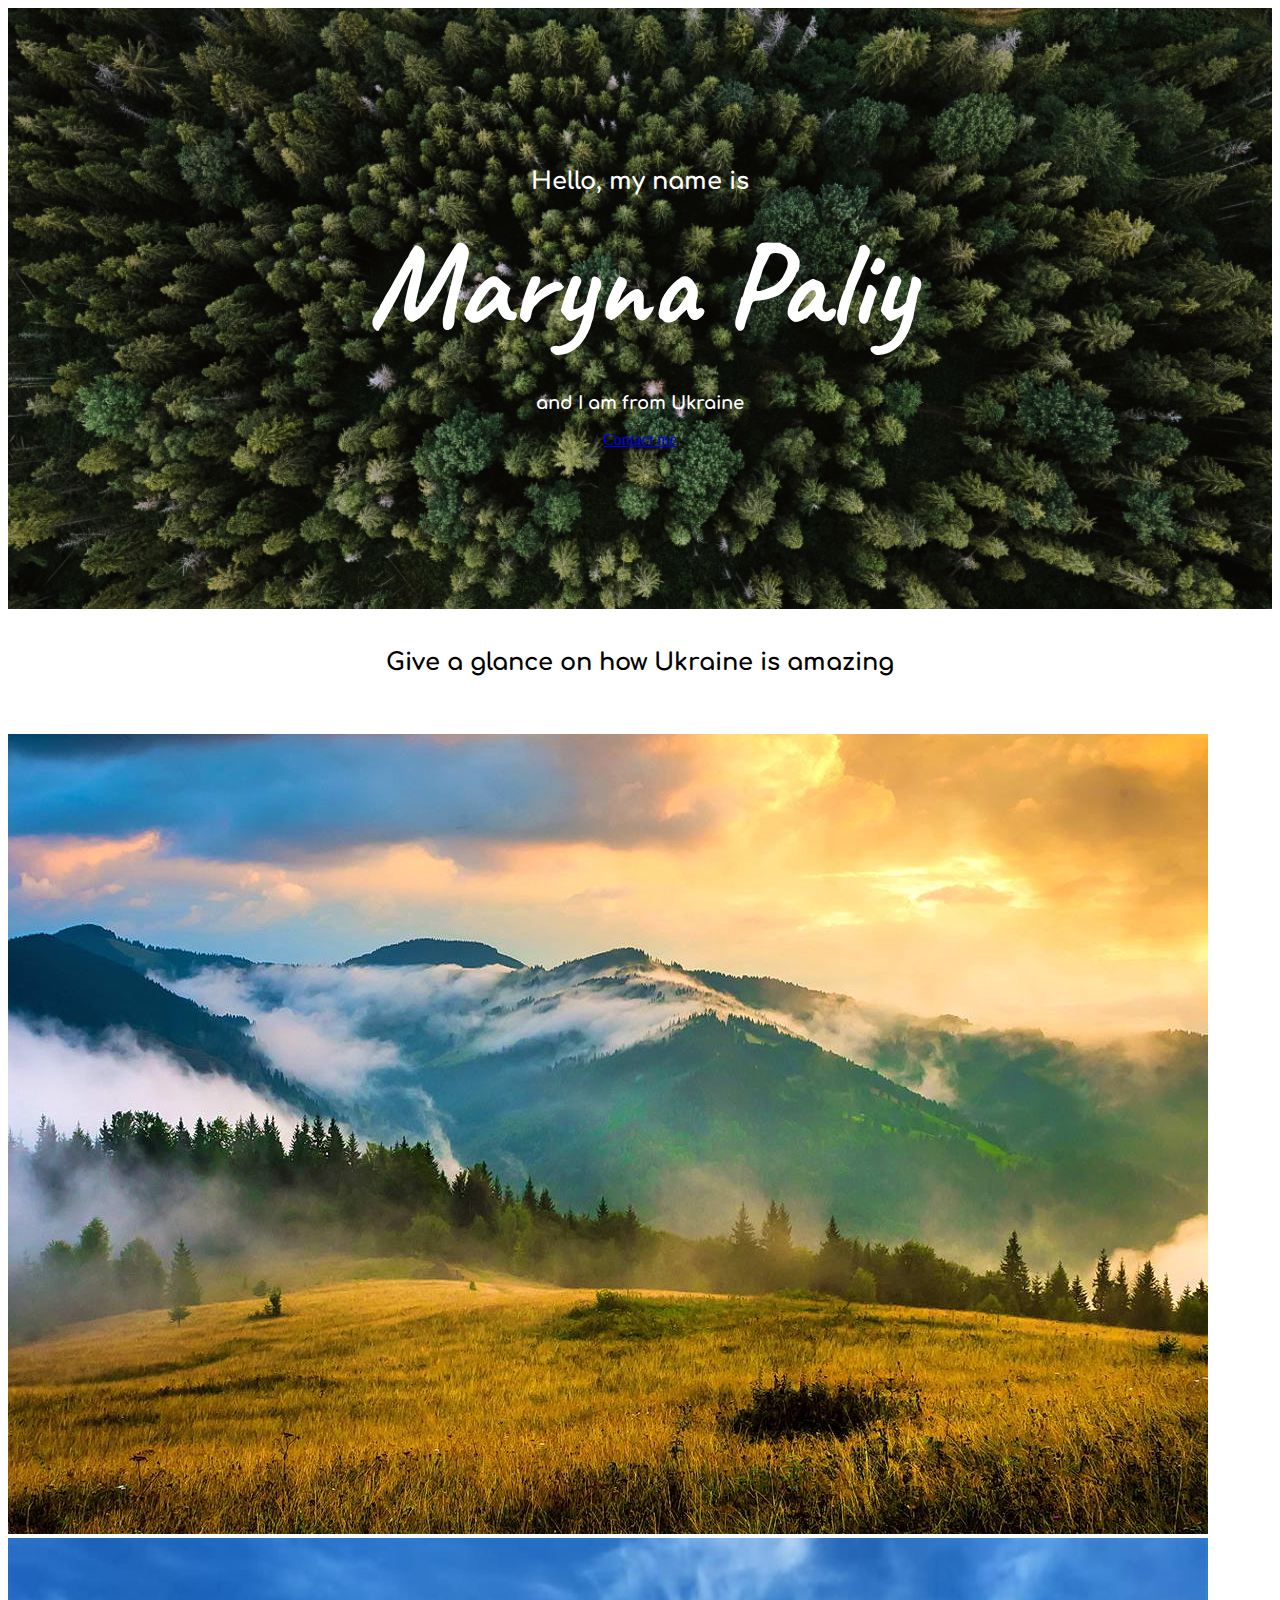
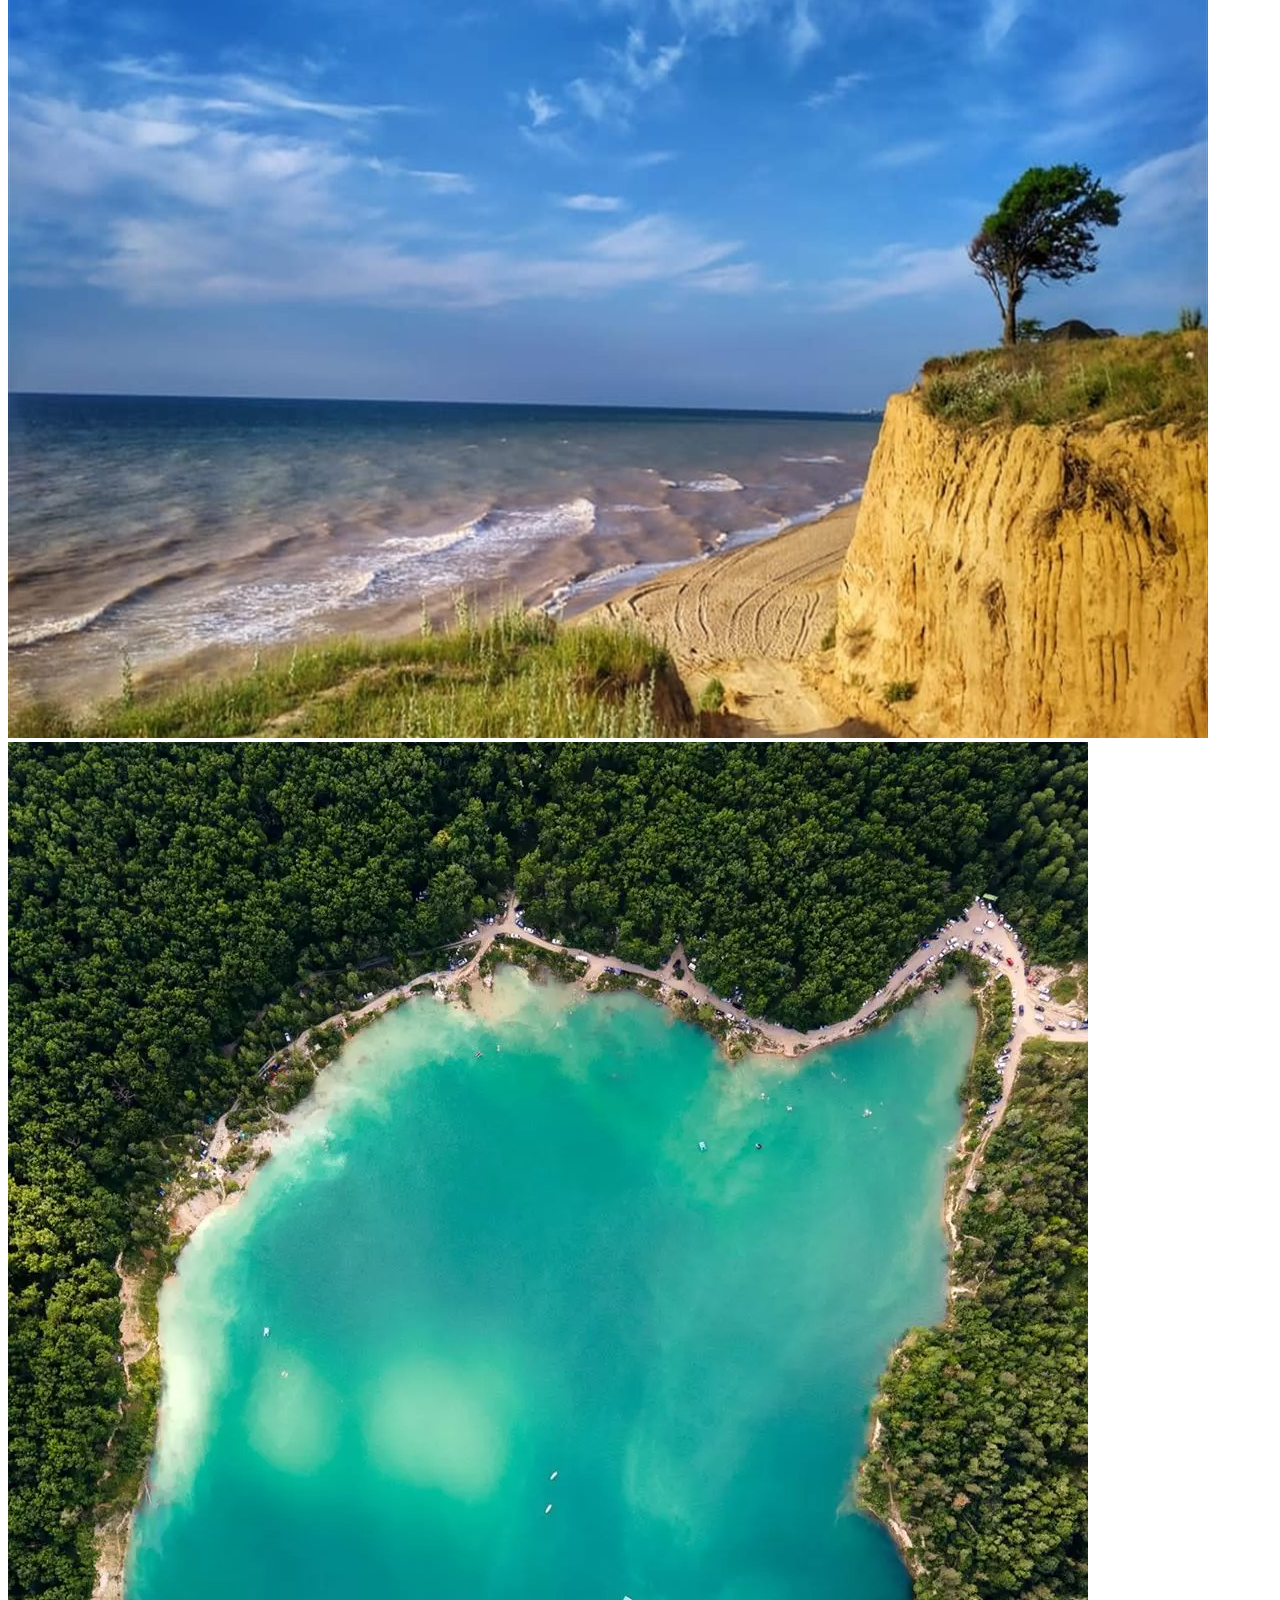
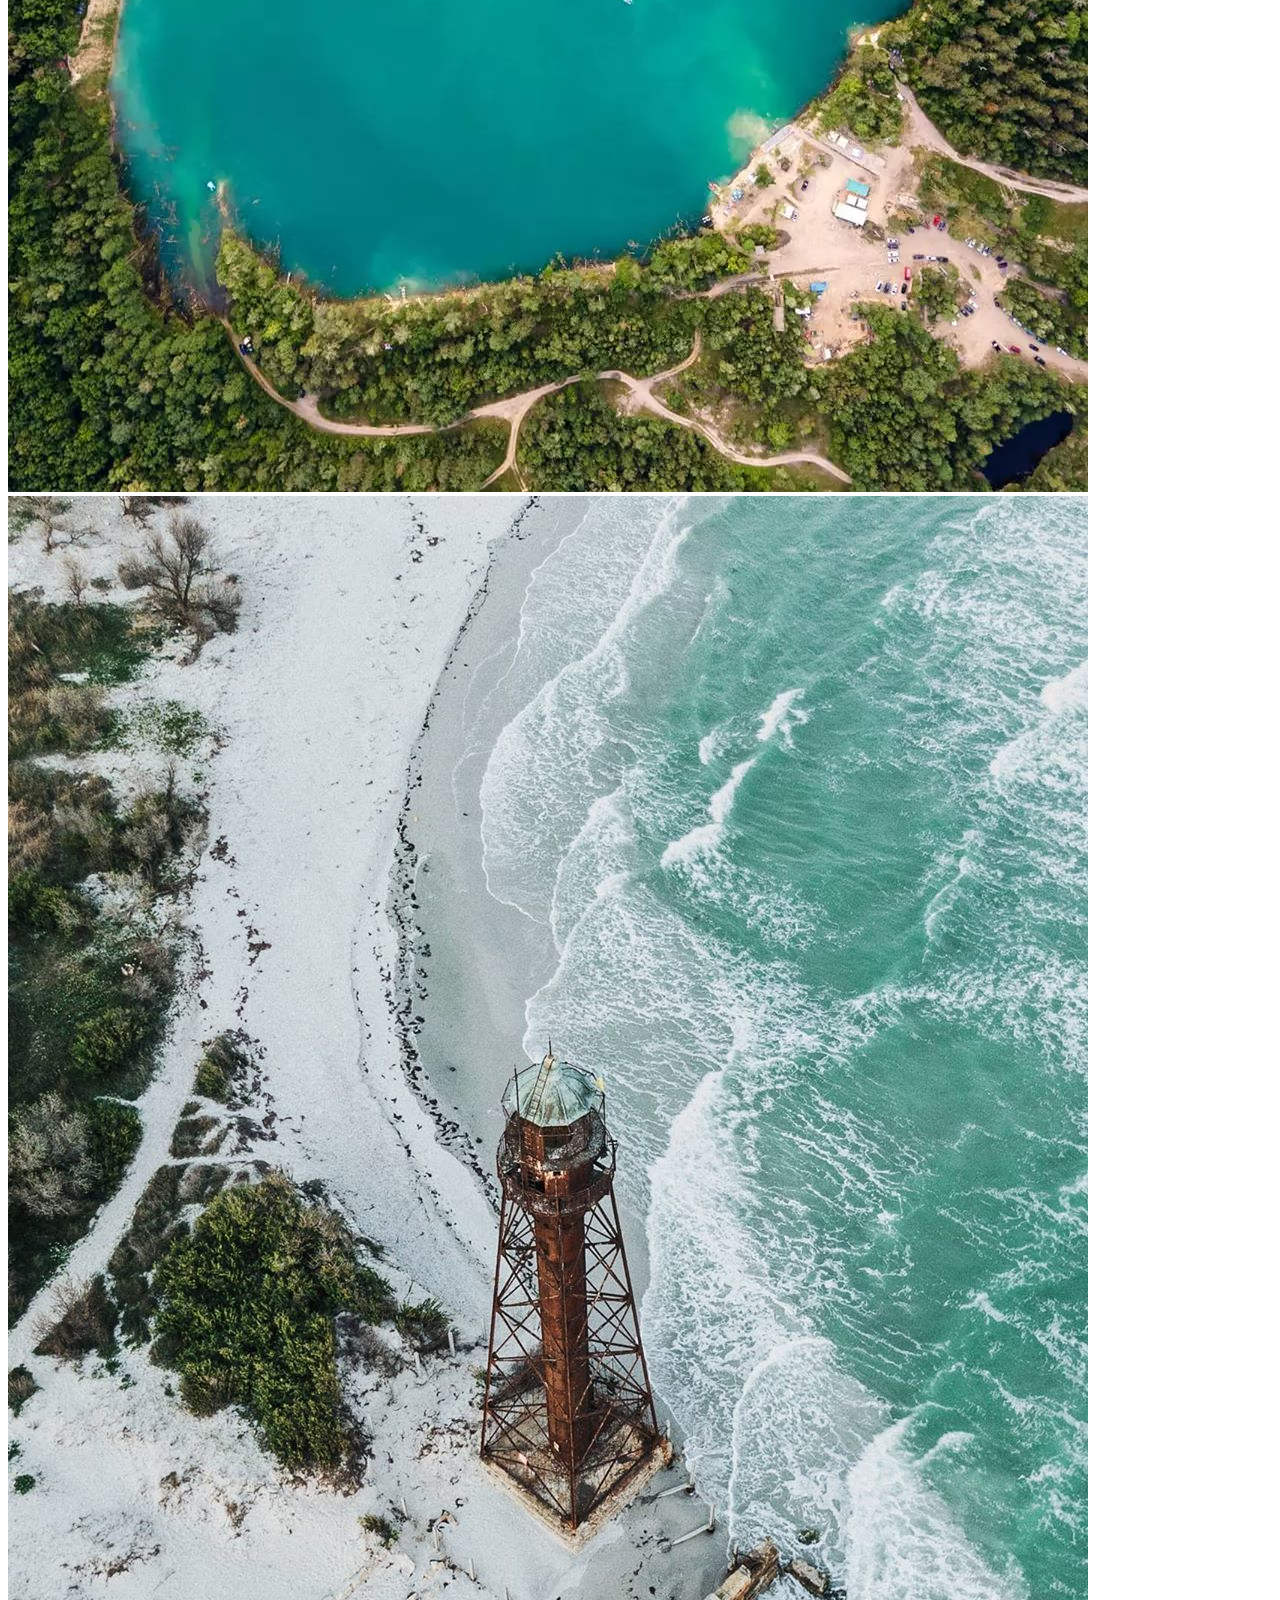
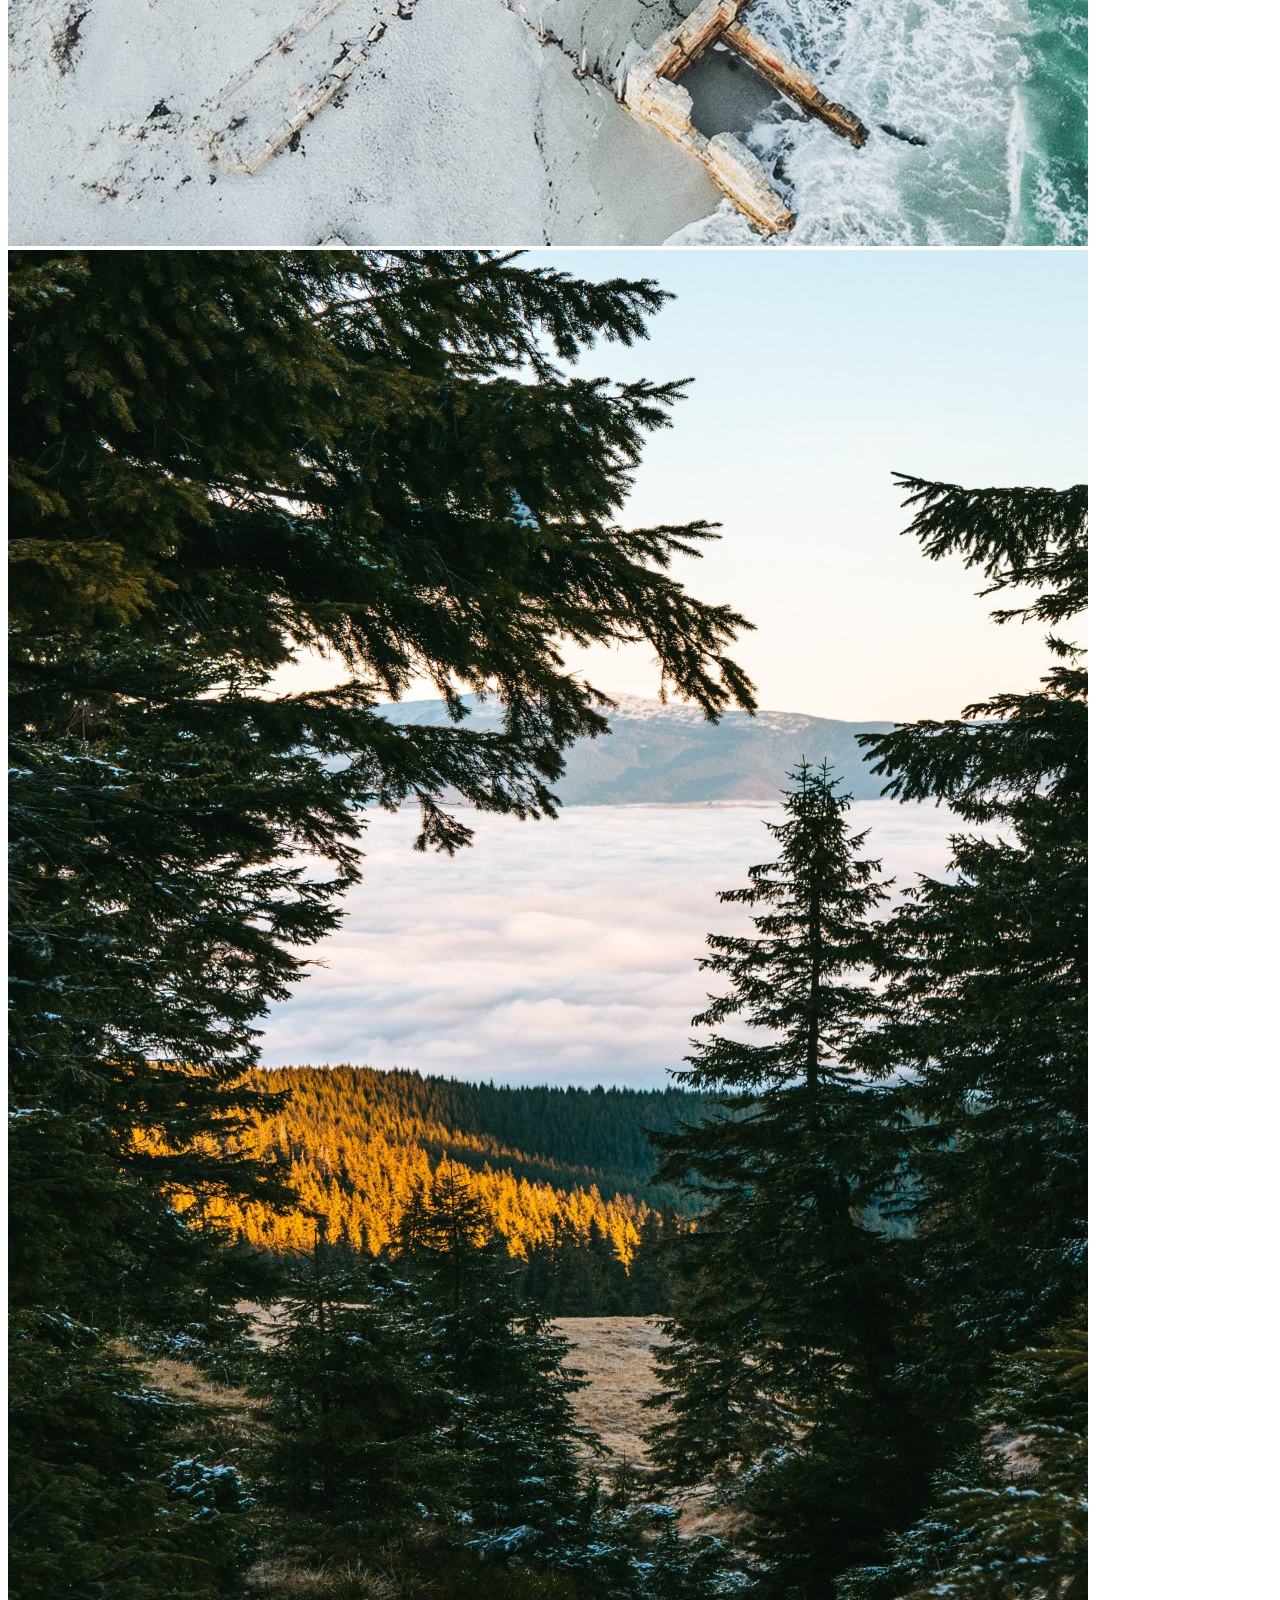
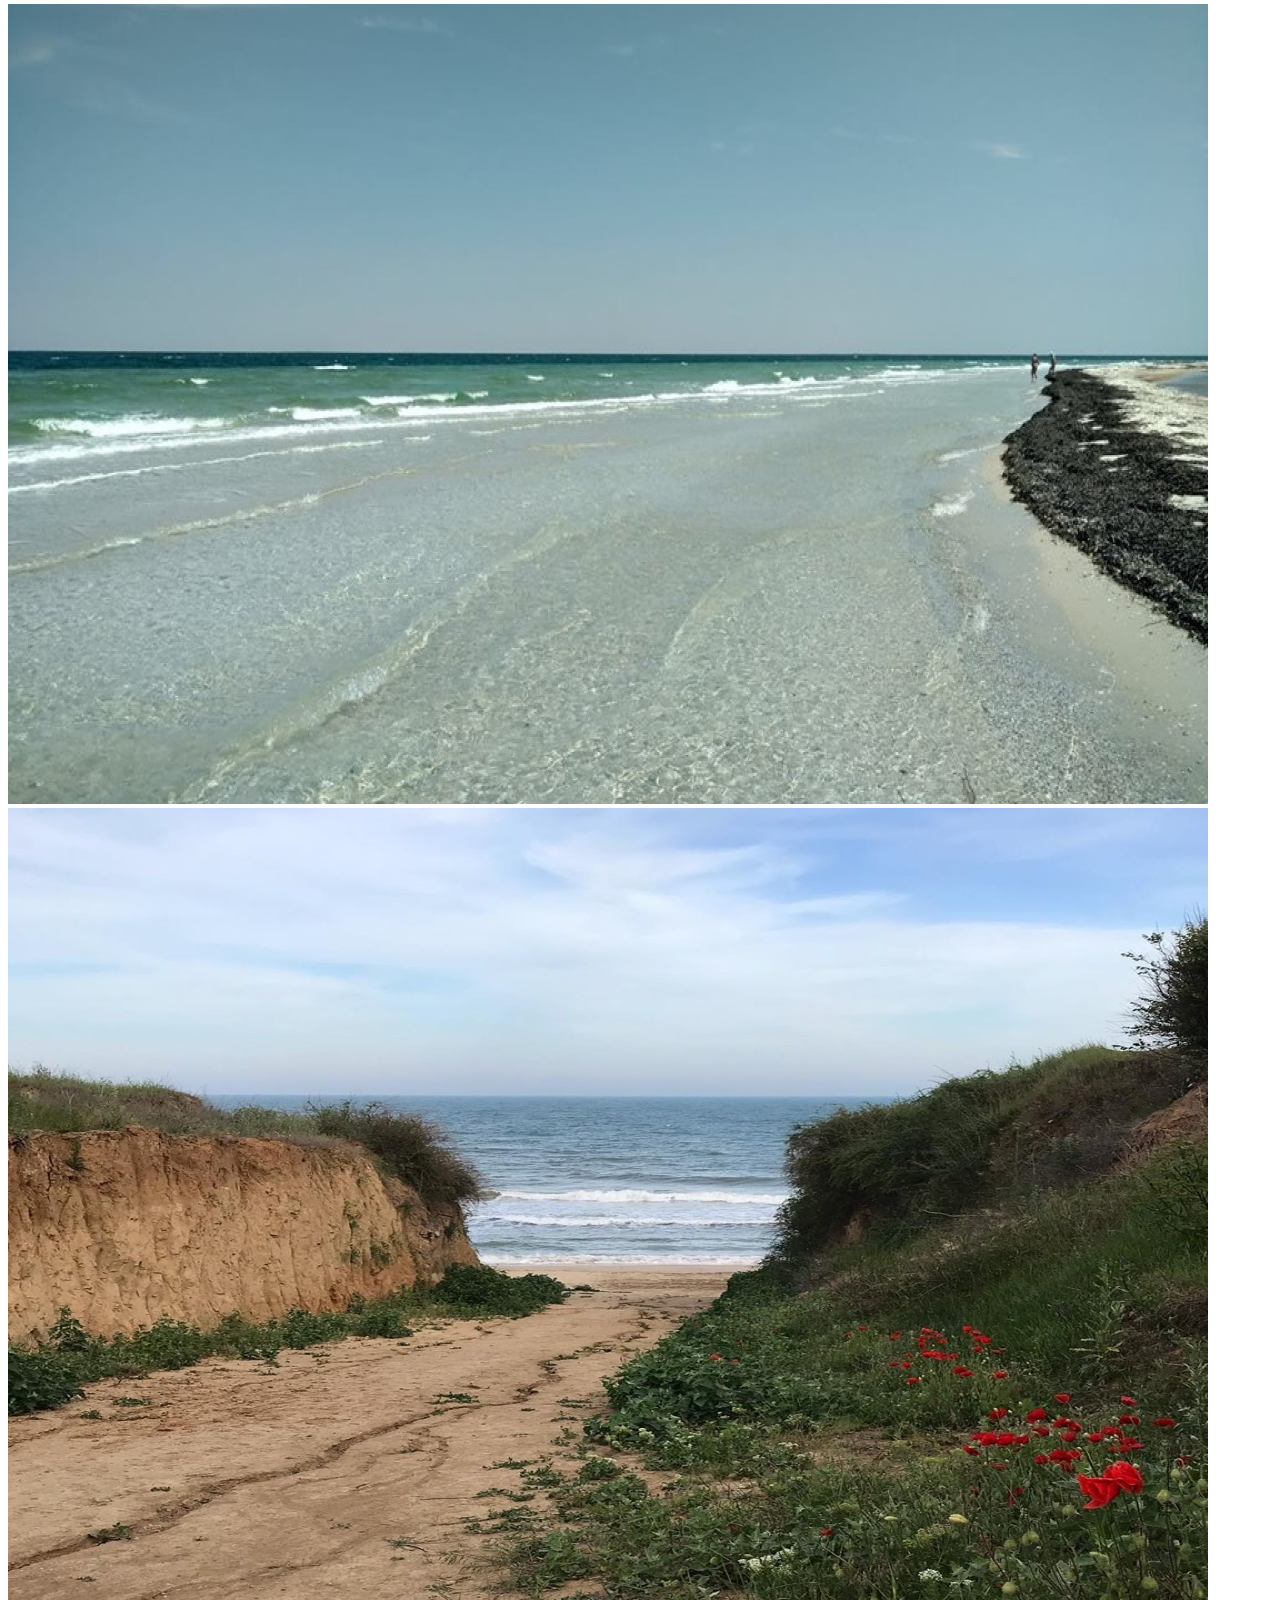
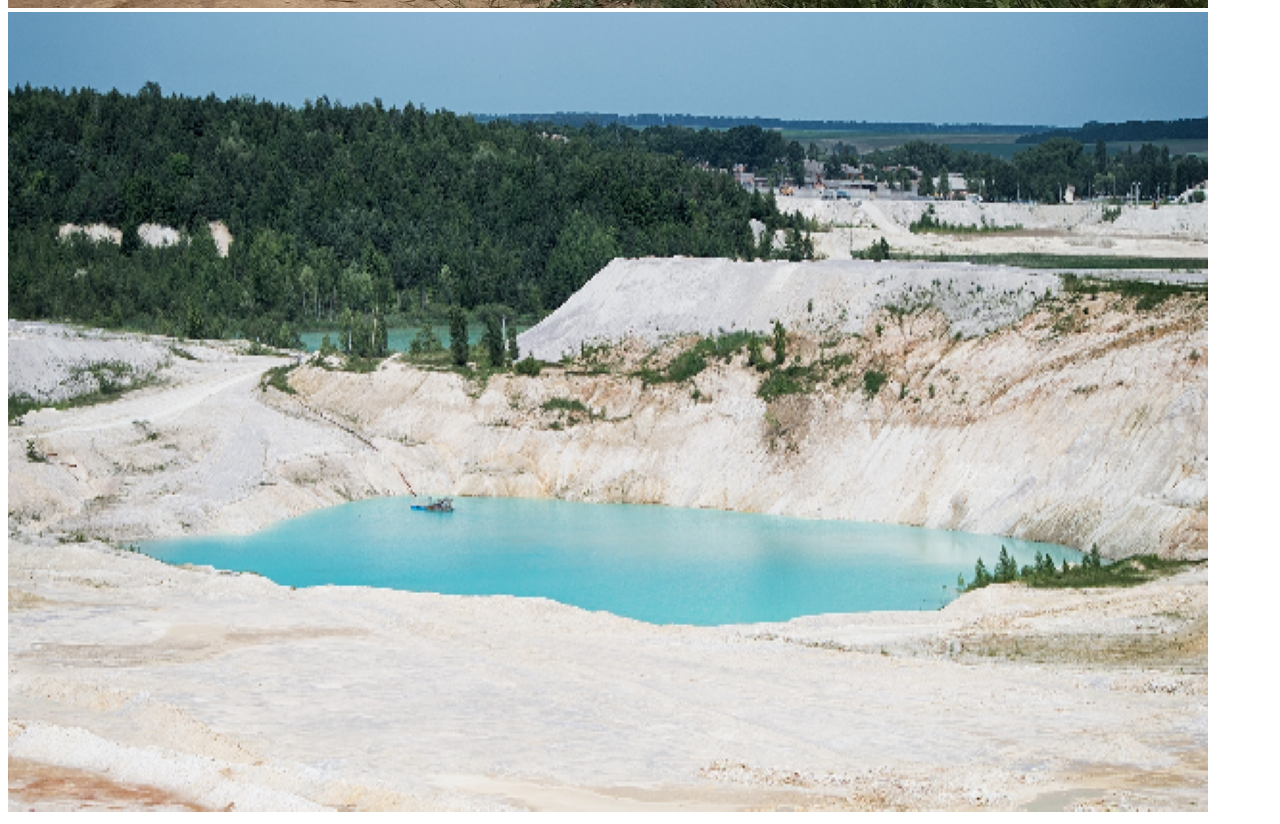
==== index.html @ ae2696ef "integrated homepage design" ====
<!DOCTYPE html>
<html lang="en">
  <head>
    <meta charset="UTF-8" />
    <meta http-equiv="X-UA-Compatible" content="IE=edge" />
    <meta name="viewport" content="width=device-width, initial-scale=1.0" />
    <link rel="preconnect" href="https://fonts.googleapis.com" />
    <link rel="preconnect" href="https://fonts.gstatic.com" crossorigin />
    <link rel="preconnect" href="https://fonts.googleapis.com" />
    <link rel="preconnect" href="https://fonts.gstatic.com" crossorigin />
    <link
      href="https://fonts.googleapis.com/css2?family=Caveat:wght@500&family=Comfortaa:wght@300;400&display=swap"
      rel="stylesheet"
    />
    <link
      href="https://cdn.jsdelivr.net/npm/bootstrap@5.2.2/dist/css/bootstrap.min.css"
      rel="stylesheet"
      integrity="sha384-Zenh87qX5JnK2Jl0vWa8Ck2rdkQ2Bzep5IDxbcnCeuOxjzrPF/et3URy9Bv1WTRi"
      crossorigin="anonymous"
    />
    <script
      src="https://kit.fontawesome.com/83e8aa8279.js"
      crossorigin="anonymous"
    ></script>
    <script
      src="https://cdn.jsdelivr.net/npm/bootstrap@5.2.2/dist/js/bootstrap.bundle.min.js"
      integrity="sha384-OERcA2EqjJCMA+/3y+gxIOqMEjwtxJY7qPCqsdltbNJuaOe923+mo//f6V8Qbsw3"
      crossorigin="anonymous"
    ></script>
    <link rel="stylesheet" href="styles/styles.css" />
    <title>Document</title>
  </head>
  <body>
    <div class="greeting-card">
      <h2>Hello, my name is</h2>
      <h1>Maryna Paliy</h1>
      <p>and I am from Ukraine</p>
      <a href="#" class="btn btn-dark">Contact me</a>
    </div>
    <p class="amazing">Give a glance on how Ukraine is amazing</p>
    <div class="container">
      <div class="row">
        <div class="col-sm mb-3">
          <img src="images/cherepashyn-2.jpg" alt="" class="img-fluid" />
        </div>
        <div class="col-sm mb-3">
          <img src="images/karpaty.jpg" alt="" class="img-fluid" />
        </div>
        <div class="col-sm mb-3">
          <img src="images/sangeyka-2.jpg" alt="" class="img-fluid" />
        </div>
      </div>
    </div>
  </body>
  <div class="container">
    <div class="row">
      <div class="col-sm mb-3">
        <img src="images/cherepashyn.jpg" alt="" class="img-fluid" />
      </div>
      <div class="col-sm mb-3">
        <img src="images/djarylgach.jpg" alt="" class="img-fluid" />
      </div>
      <div class="col-sm mb-3">
        <img src="images/karpaty-2.jpg" alt="" class="img-fluid" />
      </div>
    </div>
  </div>
  <div class="container">
    <div class="row">
      <div class="col-sm mb-3">
        <img src="images/djarylgach-3.jpg" alt="" class="img-fluid" />
      </div>
      <div class="col-sm mb-3">
        <img src="images/sangeyka-3.jpg" alt="" class="img-fluid" />
      </div>
      <div class="col-sm mb-3">
        <img src="images/cherepashyn-3.jpg" alt="" class="img-fluid" />
      </div>
    </div>
  </div>
</html>
---- styles/styles.css ----
:root {
  --branding-color: rgb(35, 81, 58);
  --heading-font: "Caveat", cursive;
  --paragraph-font: "Comfortaa", cursive;
}

h1 {
  font-family: var(--heading-font);
}
h2,
p {
  font-family: var(--paragraph-font);
}
.greeting-card {
  background: var(--branding-color);
  text-align: center;
  padding: 160px 20px;
  background-image: url("../images/forest.jpg");
  background-size: cover;
}
.greeting-card h2 {
  margin: 0;
  font-size: 24px;
  color: white;
  font-weight: bold;
}
.greeting-card h1 {
  font-size: 120px;
  line-height: 1.5;
  margin: 0;
  color: white;
}
.greeting-card p {
  font-size: 18px;
  color: white;
  font-weight: bold;
}
.amazing {
  text-align: center;
  margin: 40px;
  font-size: 24px;
  font-weight: bold;
}
@media (max-width: 576px) {
  .greeting-card h1 {
    font-size: 70px;
  }
}
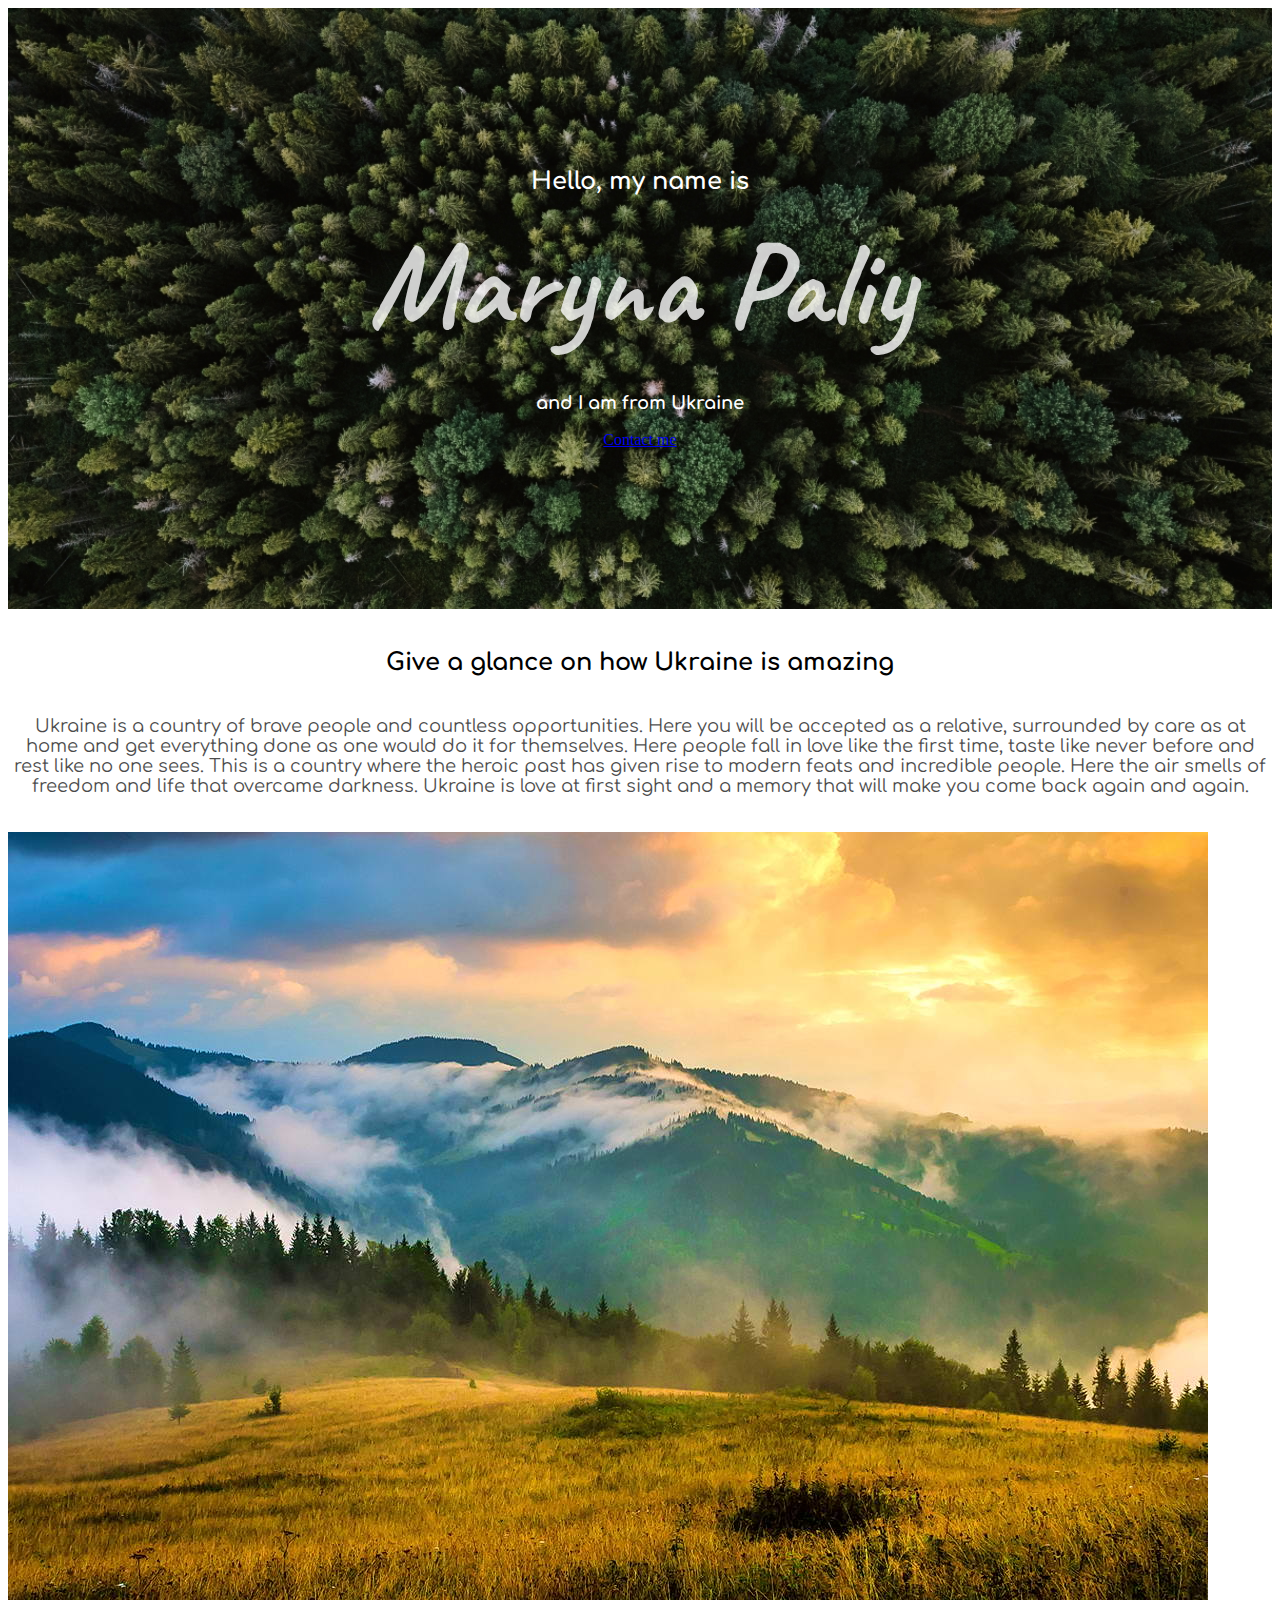
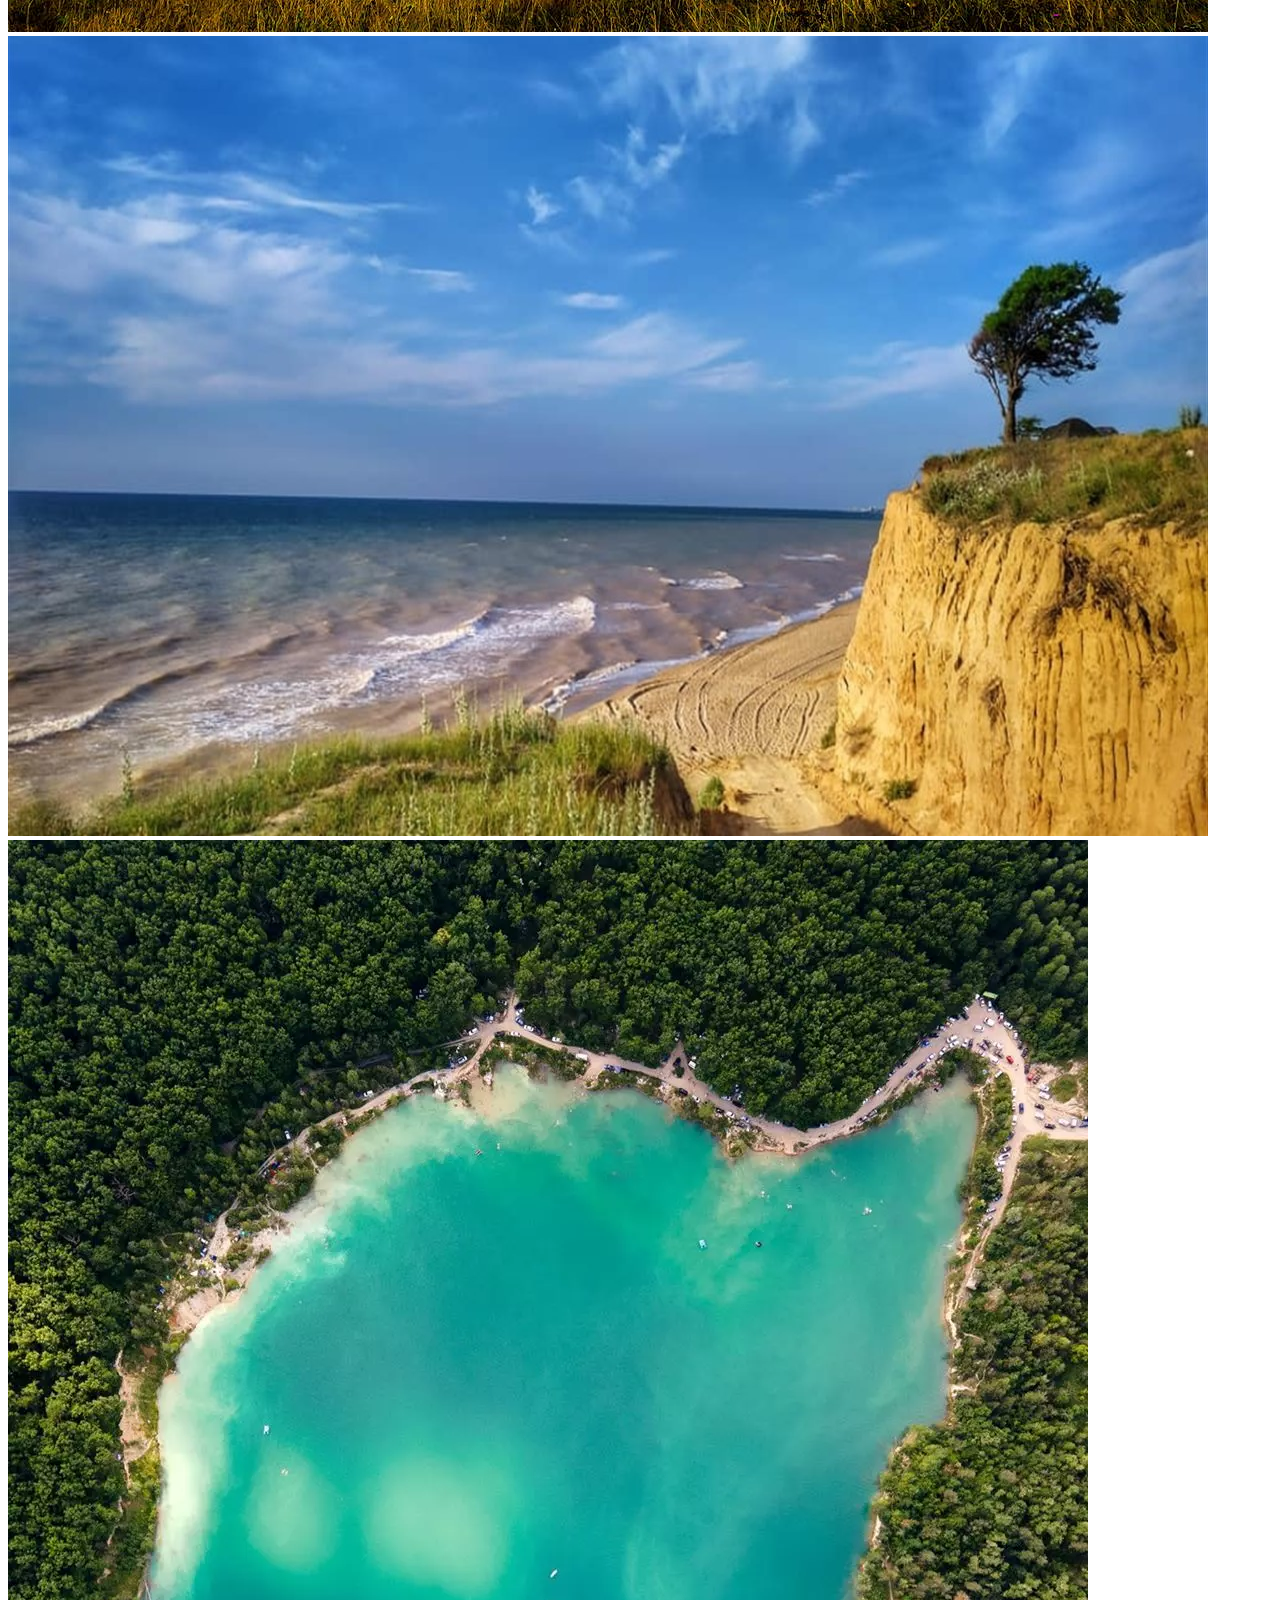
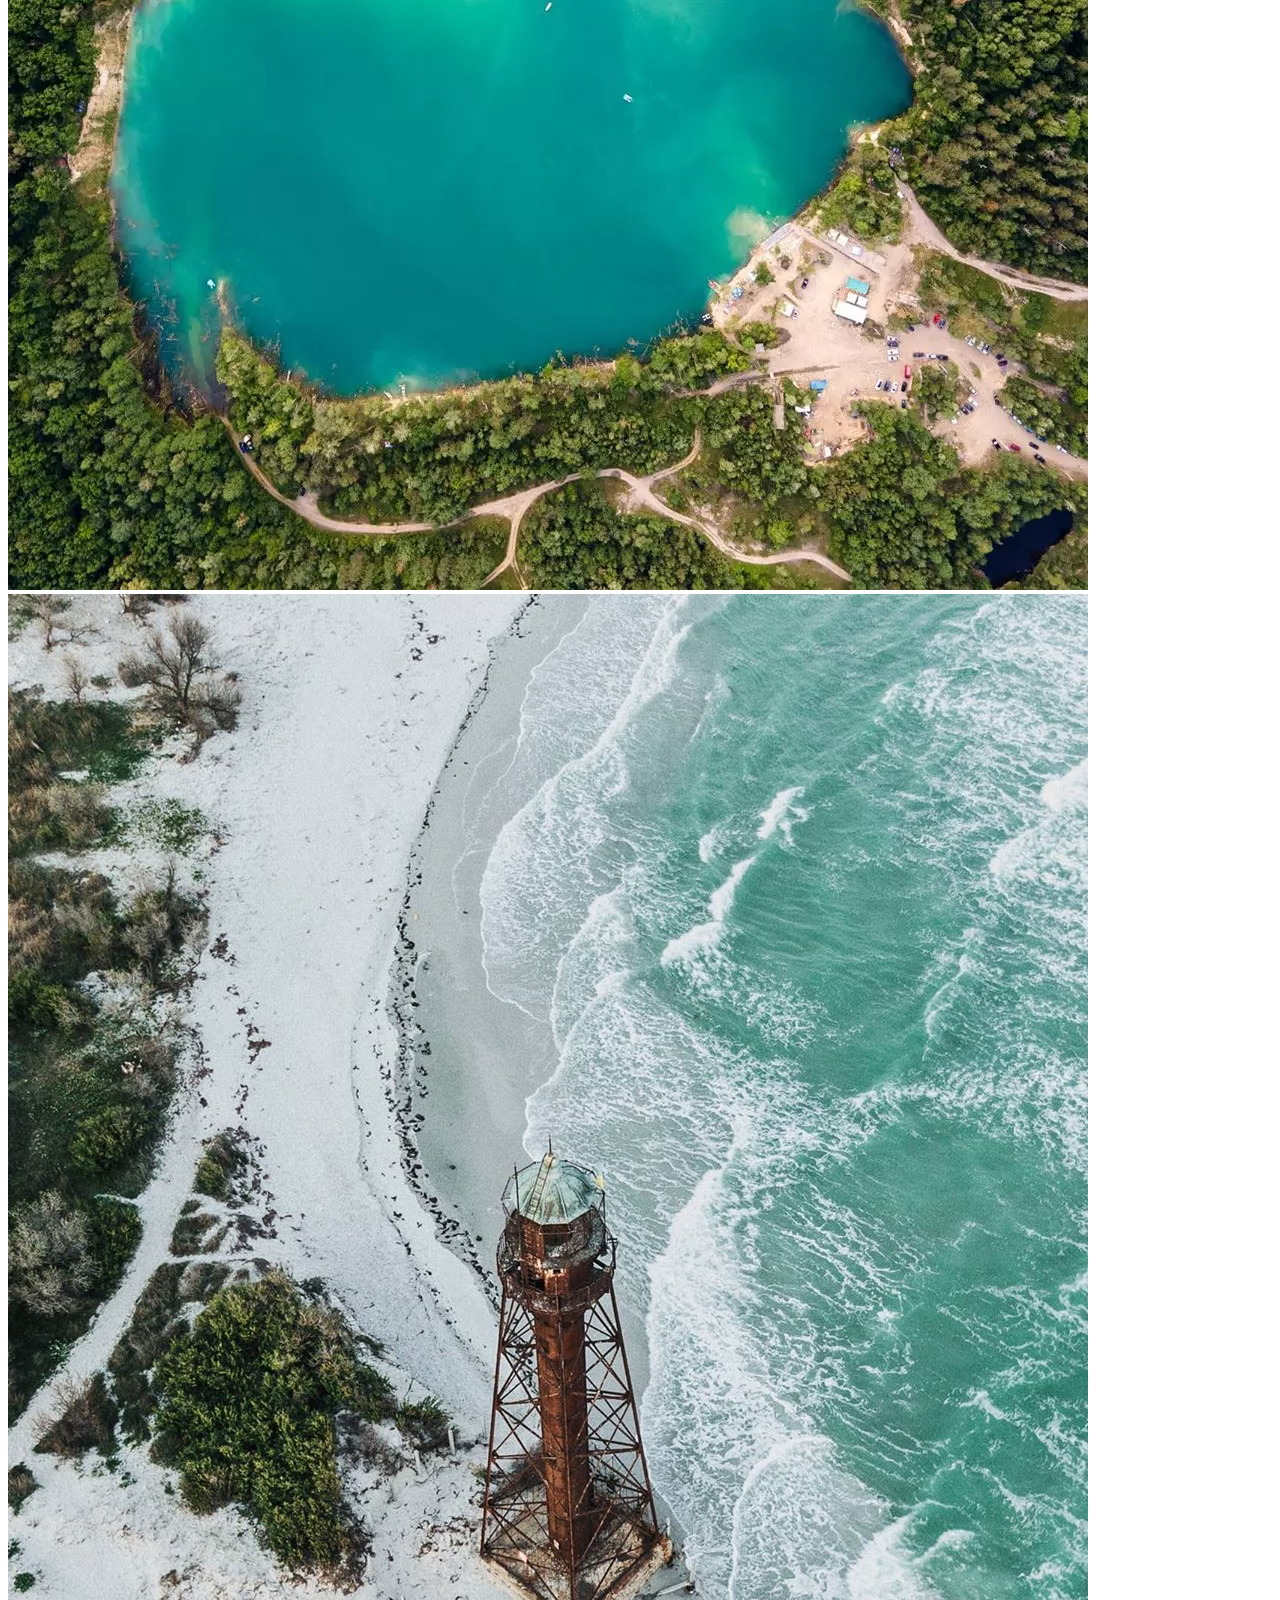
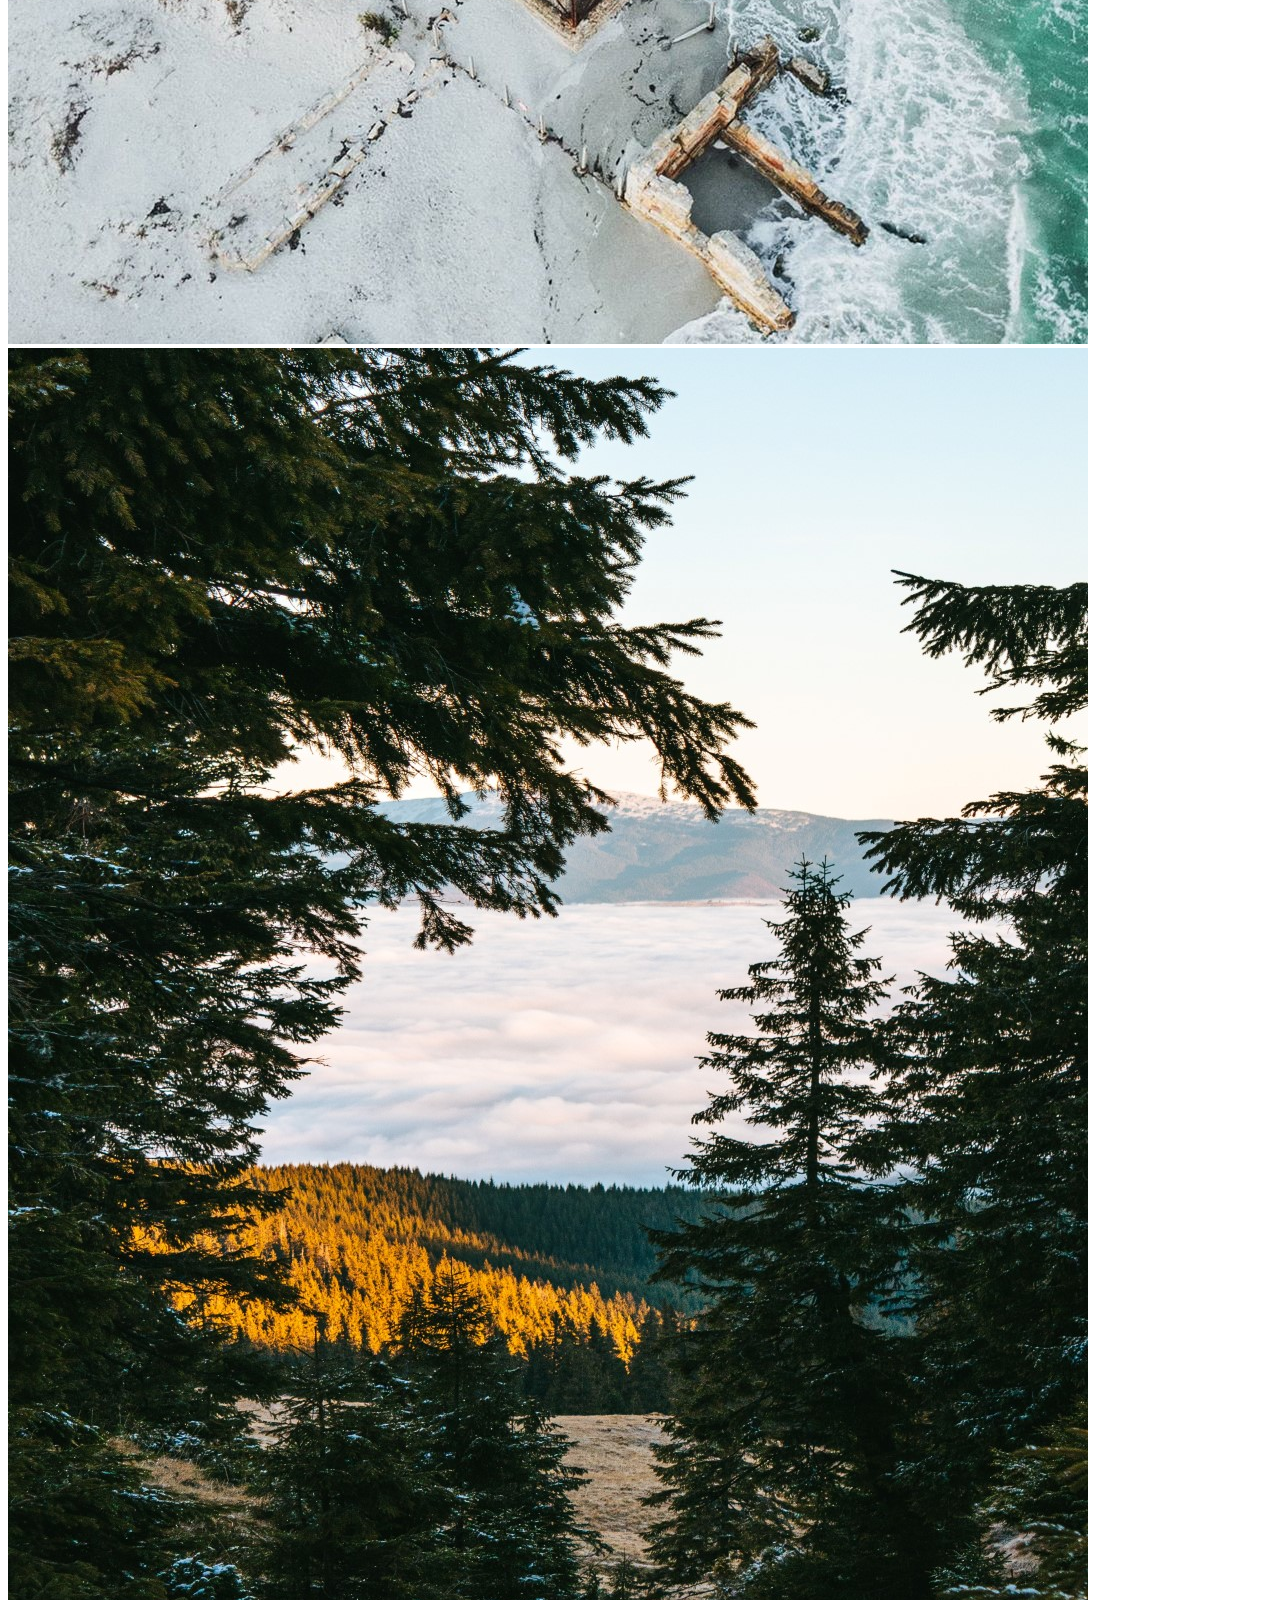
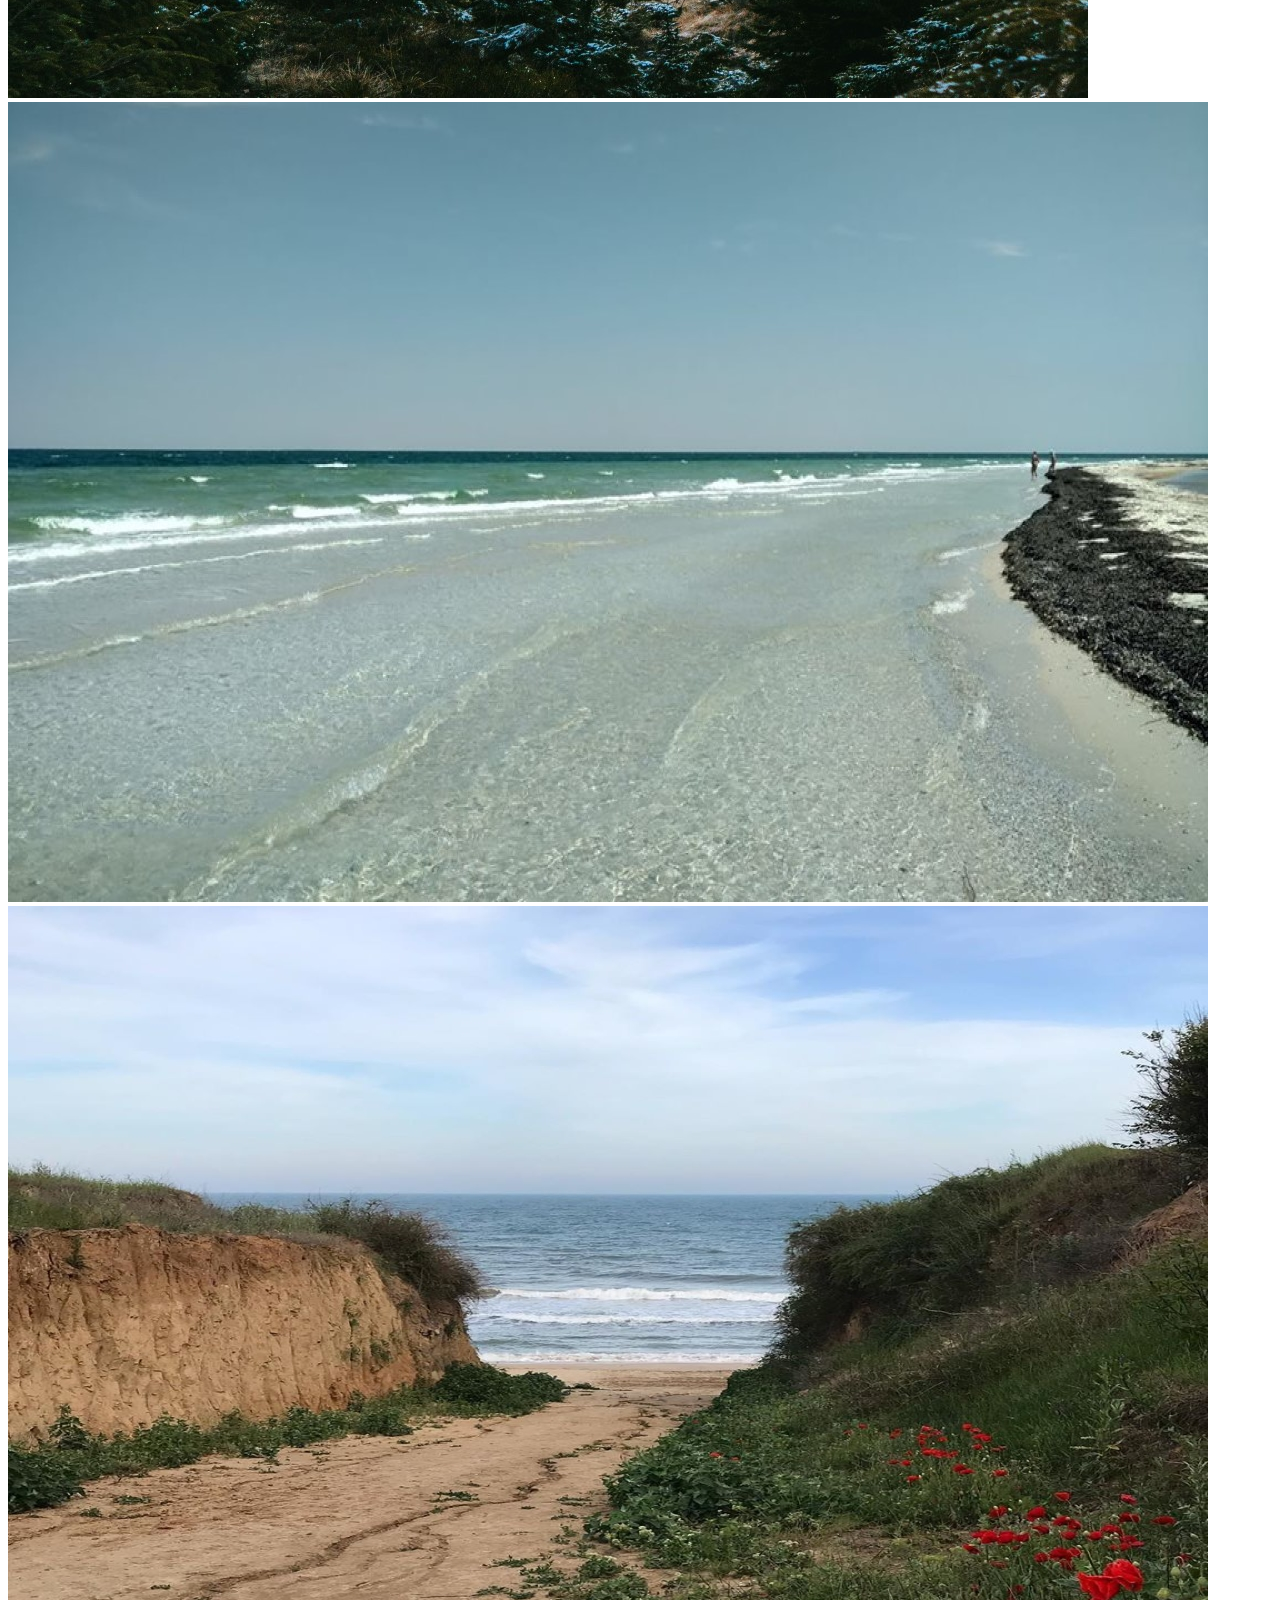
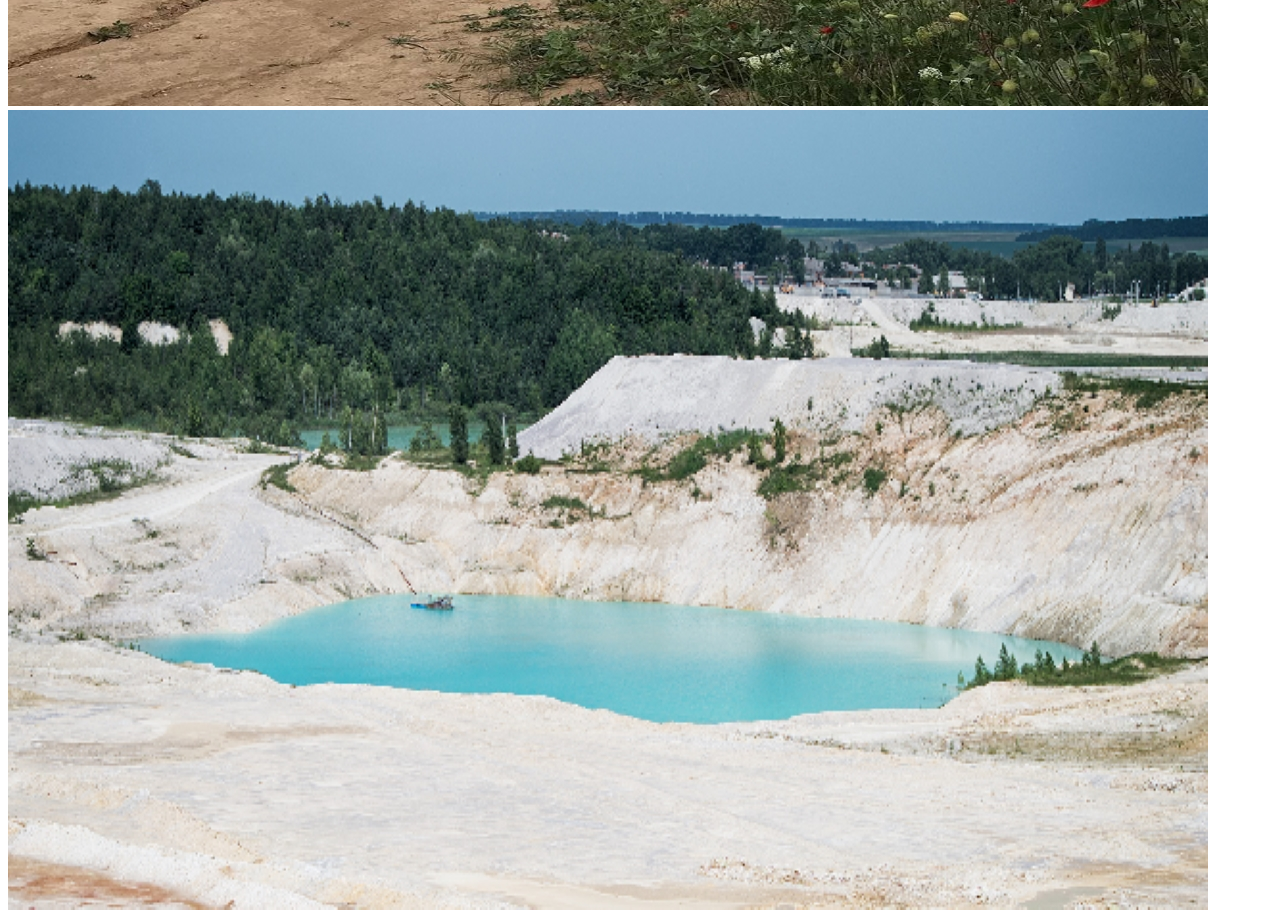
==== commit b9899949: "paragraph added" ====
--- a/index.html
+++ b/index.html
@@ -37,7 +37,19 @@
       <p>and I am from Ukraine</p>
       <a href="#" class="btn btn-dark">Contact me</a>
     </div>
-    <p class="amazing">Give a glance on how Ukraine is amazing</p>
+    <div class="container">
+      <p class="amazing">Give a glance on how Ukraine is amazing</p>
+      <p class="about-ukraine mb-5">
+        Ukraine is a country of brave people and countless opportunities. Here
+        you will be accepted as a relative, surrounded by care as at home and
+        get everything done as one would do it for themselves. Here people fall
+        in love like the first time, taste like never before and rest like no
+        one sees. This is a country where the heroic past has given rise to
+        modern feats and incredible people. Here the air smells of freedom and
+        life that overcame darkness. Ukraine is love at first sight and a memory
+        that will make you come back again and again.
+      </p>
+    </div>
     <div class="container">
       <div class="row">
         <div class="col-sm mb-3">
--- a/styles/styles.css
+++ b/styles/styles.css
@@ -29,6 +29,7 @@
   line-height: 1.5;
   margin: 0;
   color: white;
+  opacity: 0.8;
 }
 .greeting-card p {
   font-size: 18px;
@@ -41,6 +42,11 @@
   font-size: 24px;
   font-weight: bold;
 }
+.about-ukraine {
+  text-align: center;
+  opacity: 0.7;
+  font-size: 18px;
+}
 @media (max-width: 576px) {
   .greeting-card h1 {
     font-size: 70px;
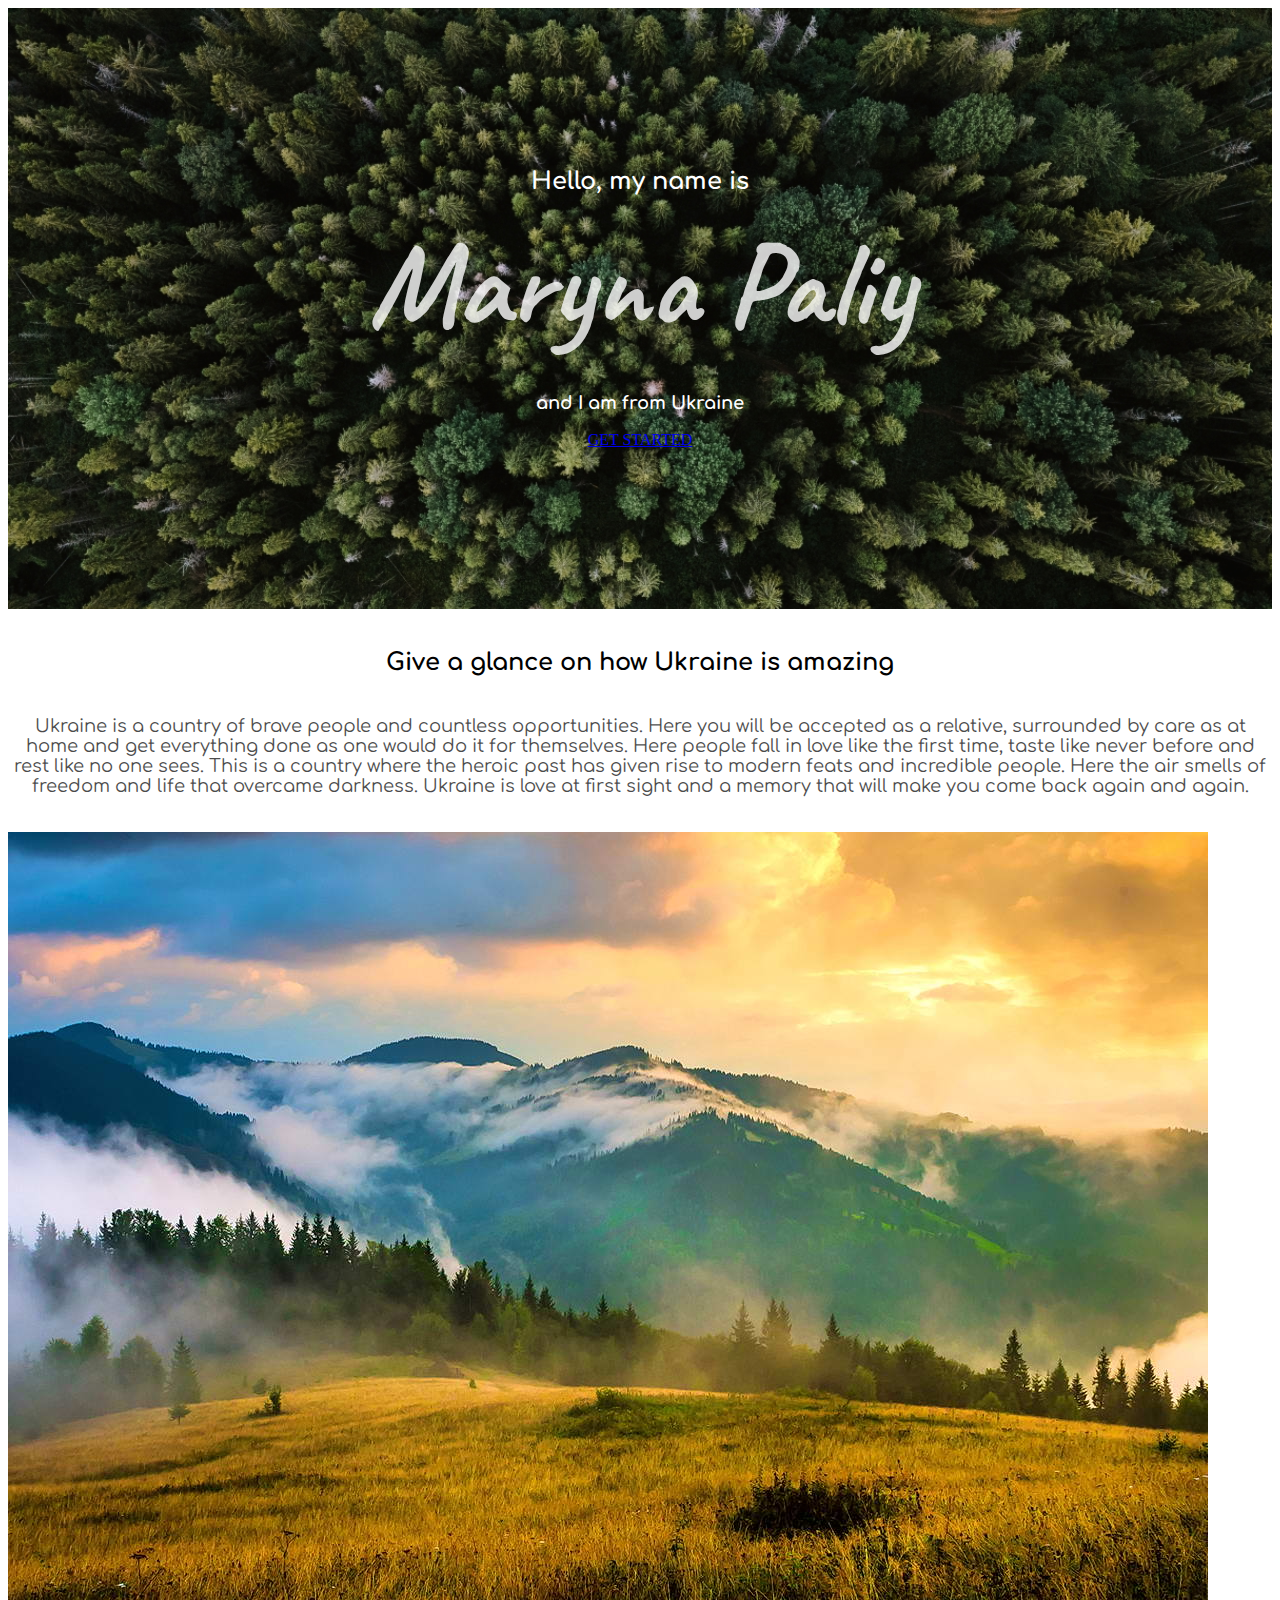
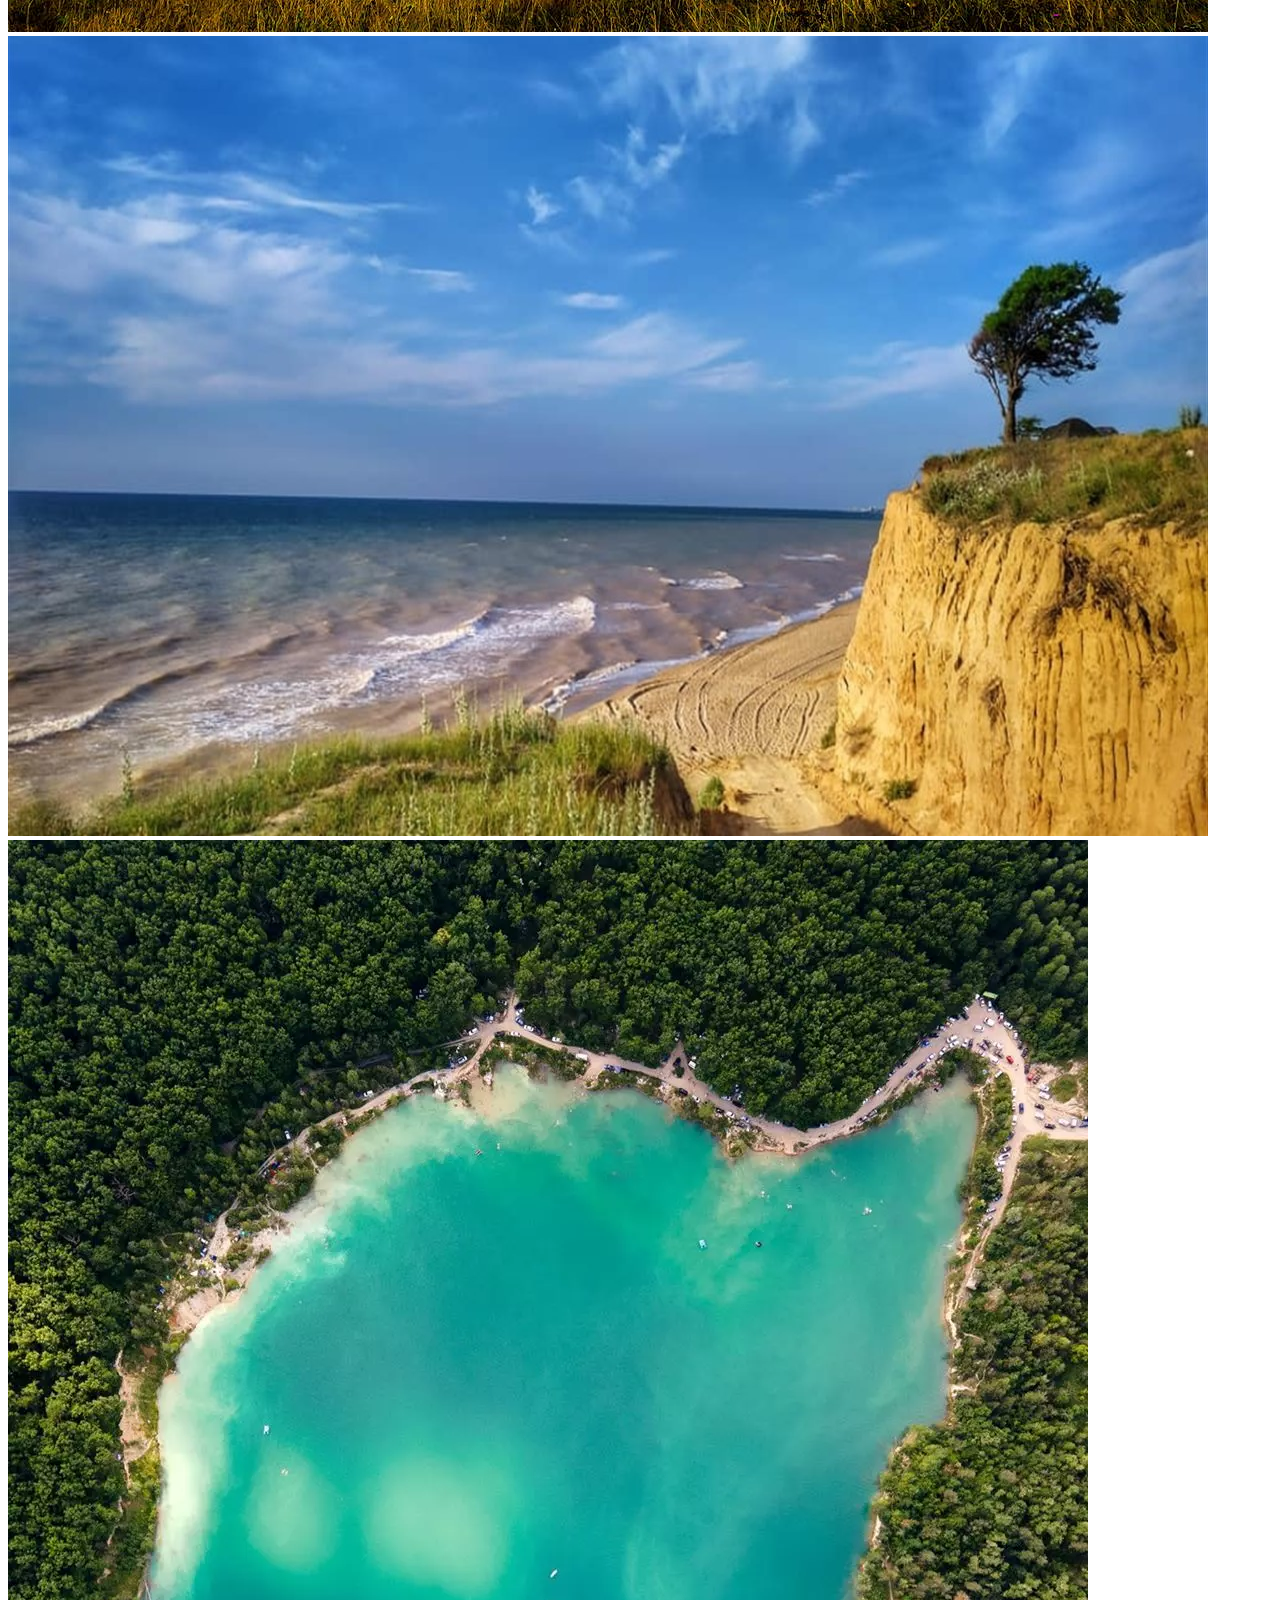
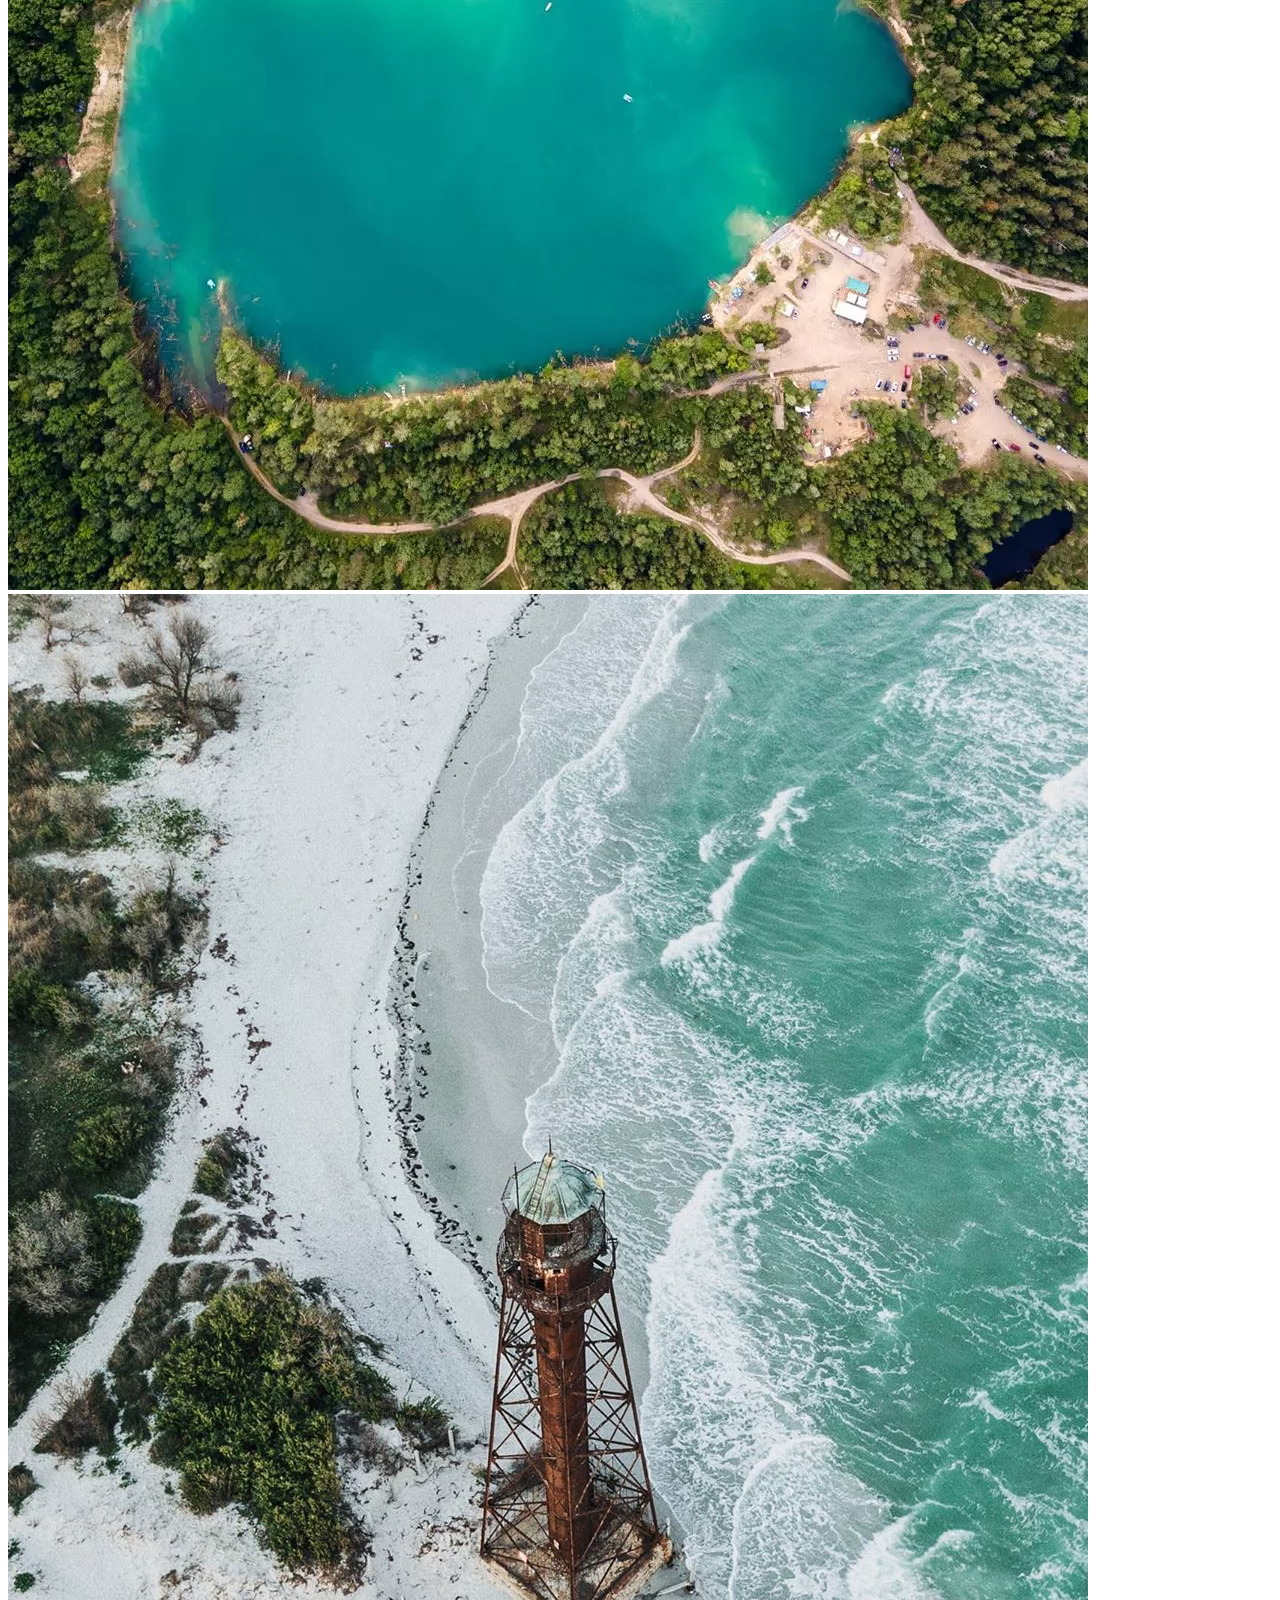
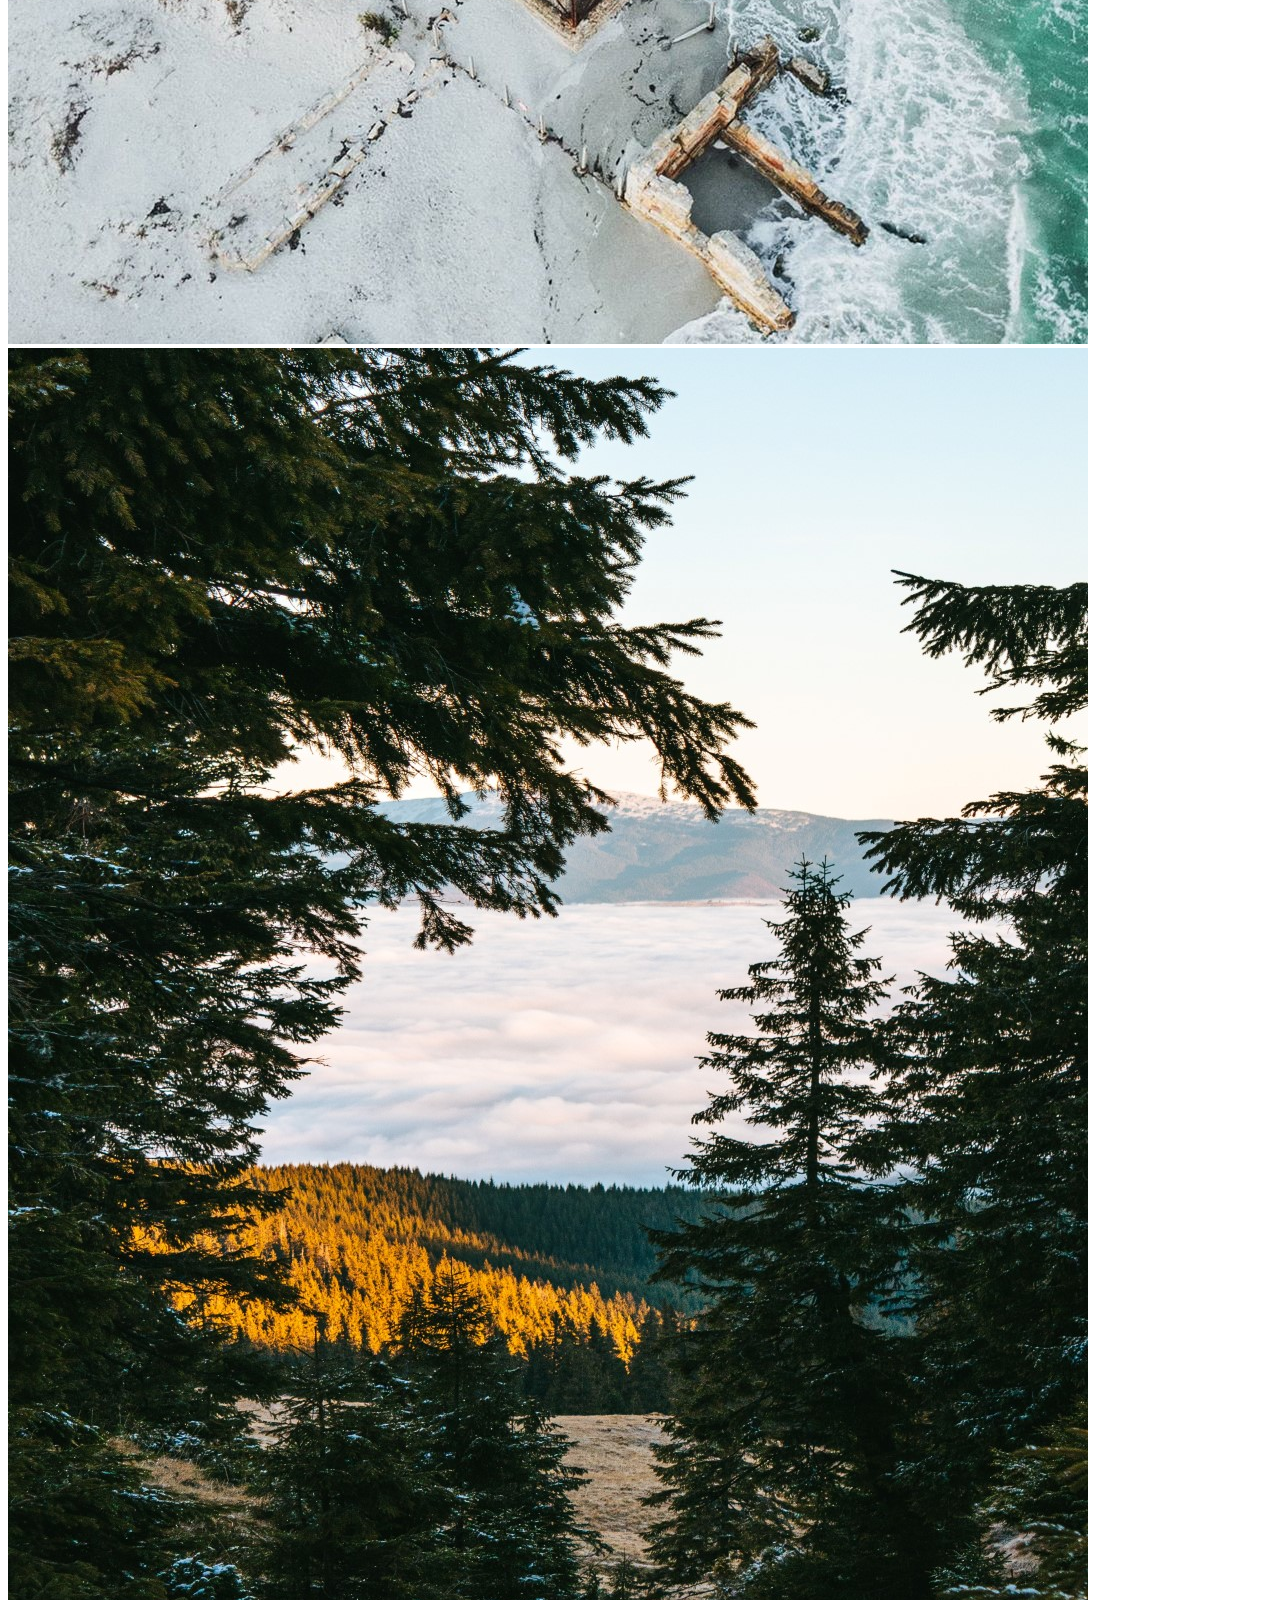
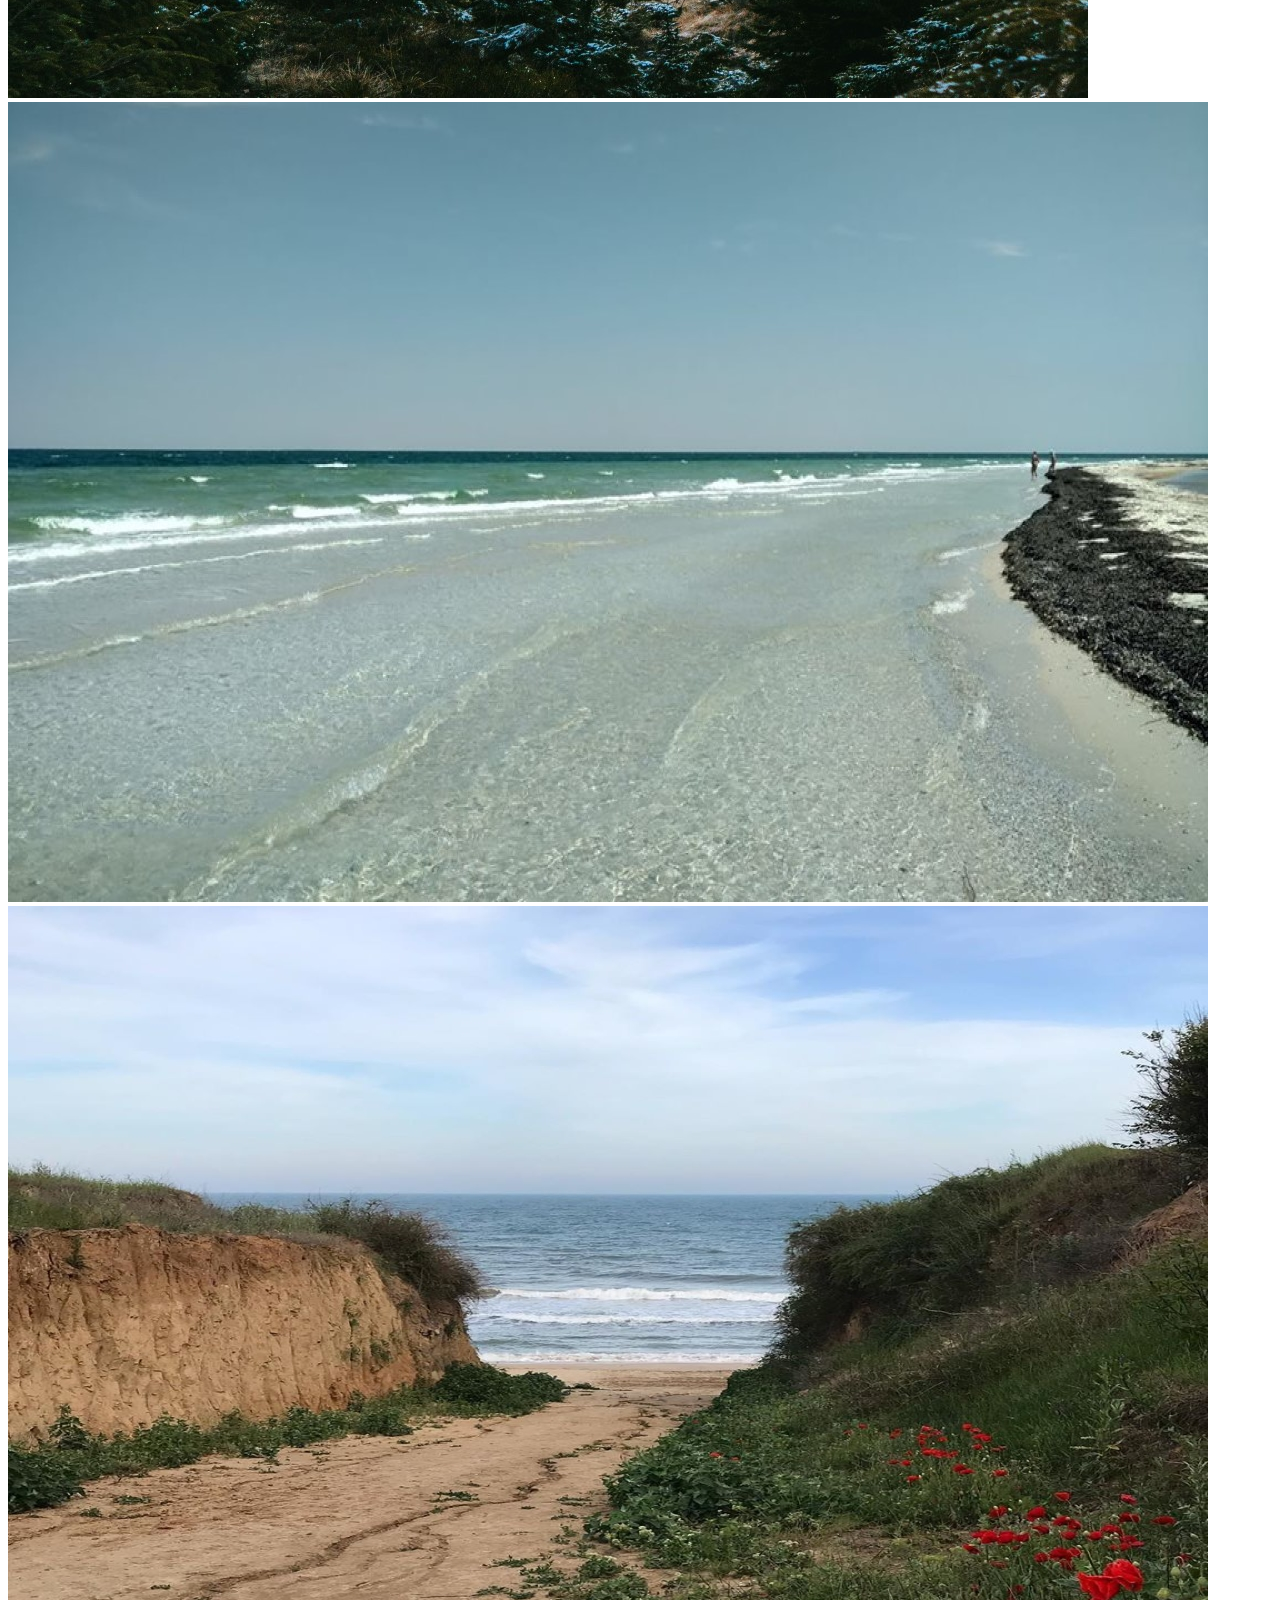
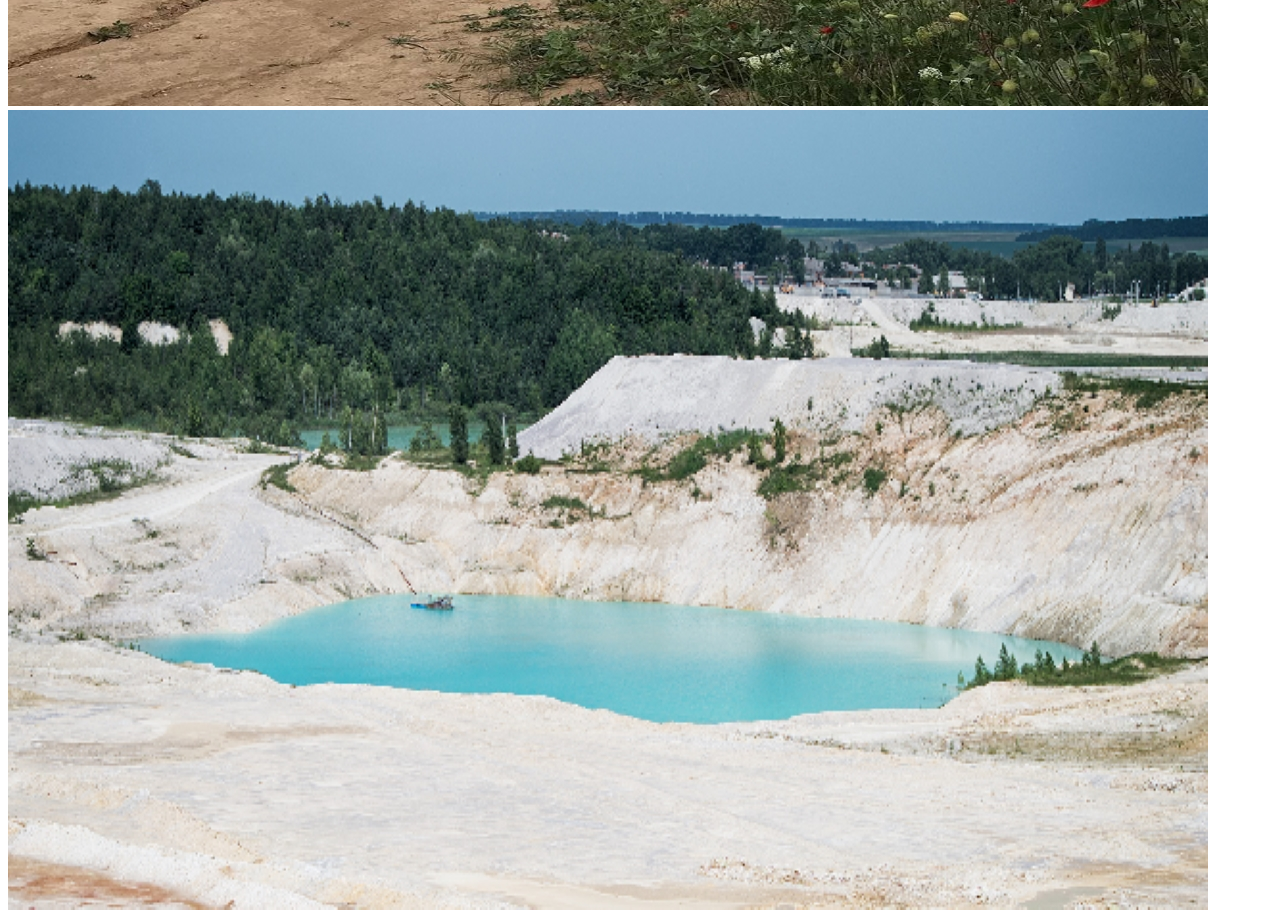
==== commit c38ce42c: "about page creation" ====
--- a/index.html
+++ b/index.html
@@ -28,14 +28,14 @@
       crossorigin="anonymous"
     ></script>
     <link rel="stylesheet" href="styles/styles.css" />
-    <title>Document</title>
+    <title>Maryna Paliy</title>
   </head>
   <body>
     <div class="greeting-card">
       <h2>Hello, my name is</h2>
       <h1>Maryna Paliy</h1>
       <p>and I am from Ukraine</p>
-      <a href="#" class="btn btn-dark">Contact me</a>
+      <a href="#" class="btn btn-dark">GET STARTED</a>
     </div>
     <div class="container">
       <p class="amazing">Give a glance on how Ukraine is amazing</p>
--- a/styles/styles.css
+++ b/styles/styles.css
@@ -3,7 +3,6 @@
   --heading-font: "Caveat", cursive;
   --paragraph-font: "Comfortaa", cursive;
 }
-
 h1 {
   font-family: var(--heading-font);
 }
@@ -18,18 +17,18 @@
   background-image: url("../images/forest.jpg");
   background-size: cover;
 }
-.greeting-card h2 {
-  margin: 0;
-  font-size: 24px;
-  color: white;
-  font-weight: bold;
-}
 .greeting-card h1 {
   font-size: 120px;
   line-height: 1.5;
   margin: 0;
   color: white;
   opacity: 0.8;
+}
+.greeting-card h2 {
+  margin: 0;
+  font-size: 24px;
+  color: white;
+  font-weight: bold;
 }
 .greeting-card p {
   font-size: 18px;
@@ -47,8 +46,29 @@
   opacity: 0.7;
   font-size: 18px;
 }
+.about-me h1 {
+  font-size: 70px;
+  line-height: 1.5;
+}
+.about-me h2 {
+  font-size: 18px;
+  line-height: 1.5;
+  font-weight: bold;
+}
+.about-me p {
+  font-size: 16px;
+  line-height: 1.5;
+  opacity: 0.7;
+  text-align: justify;
+}
 @media (max-width: 576px) {
   .greeting-card h1 {
     font-size: 70px;
   }
+  .about-me h1 {
+    text-align: center;
+  }
+  .about-me h2 {
+    text-align: center;
+  }
 }
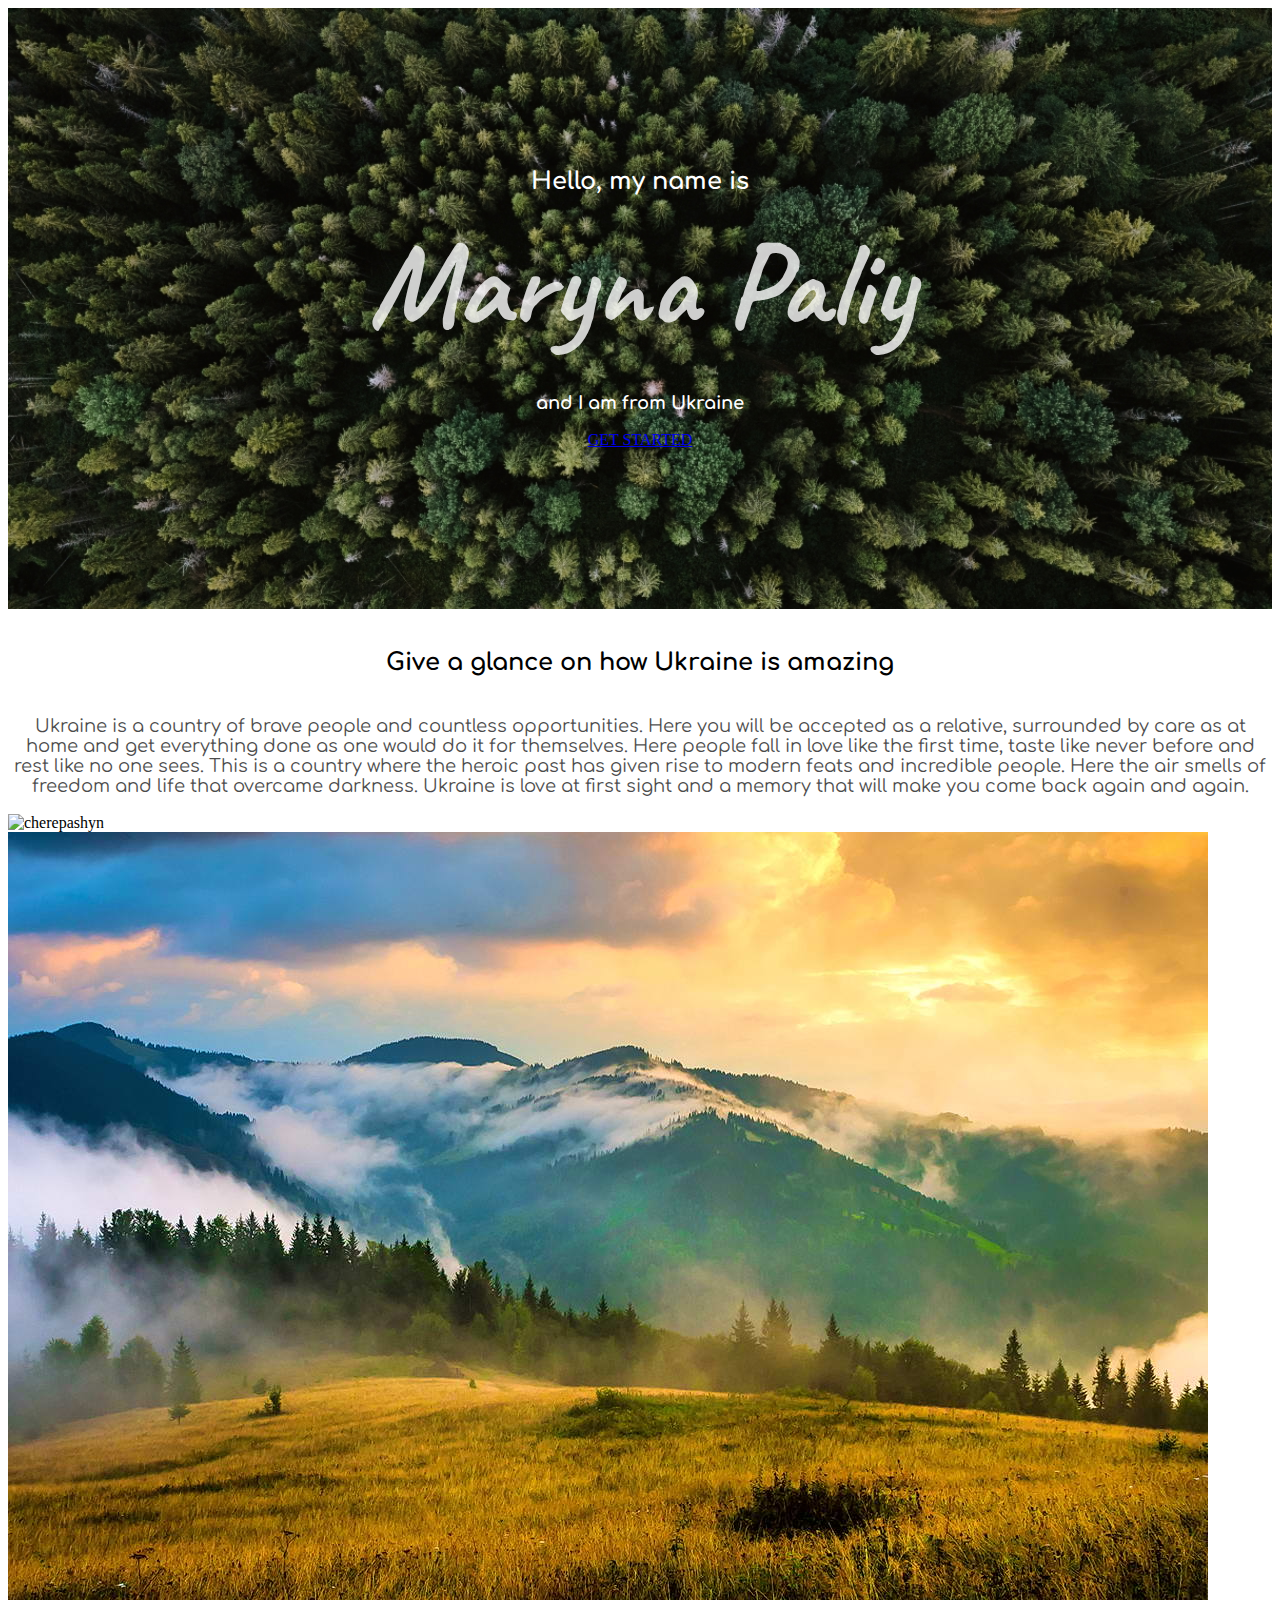
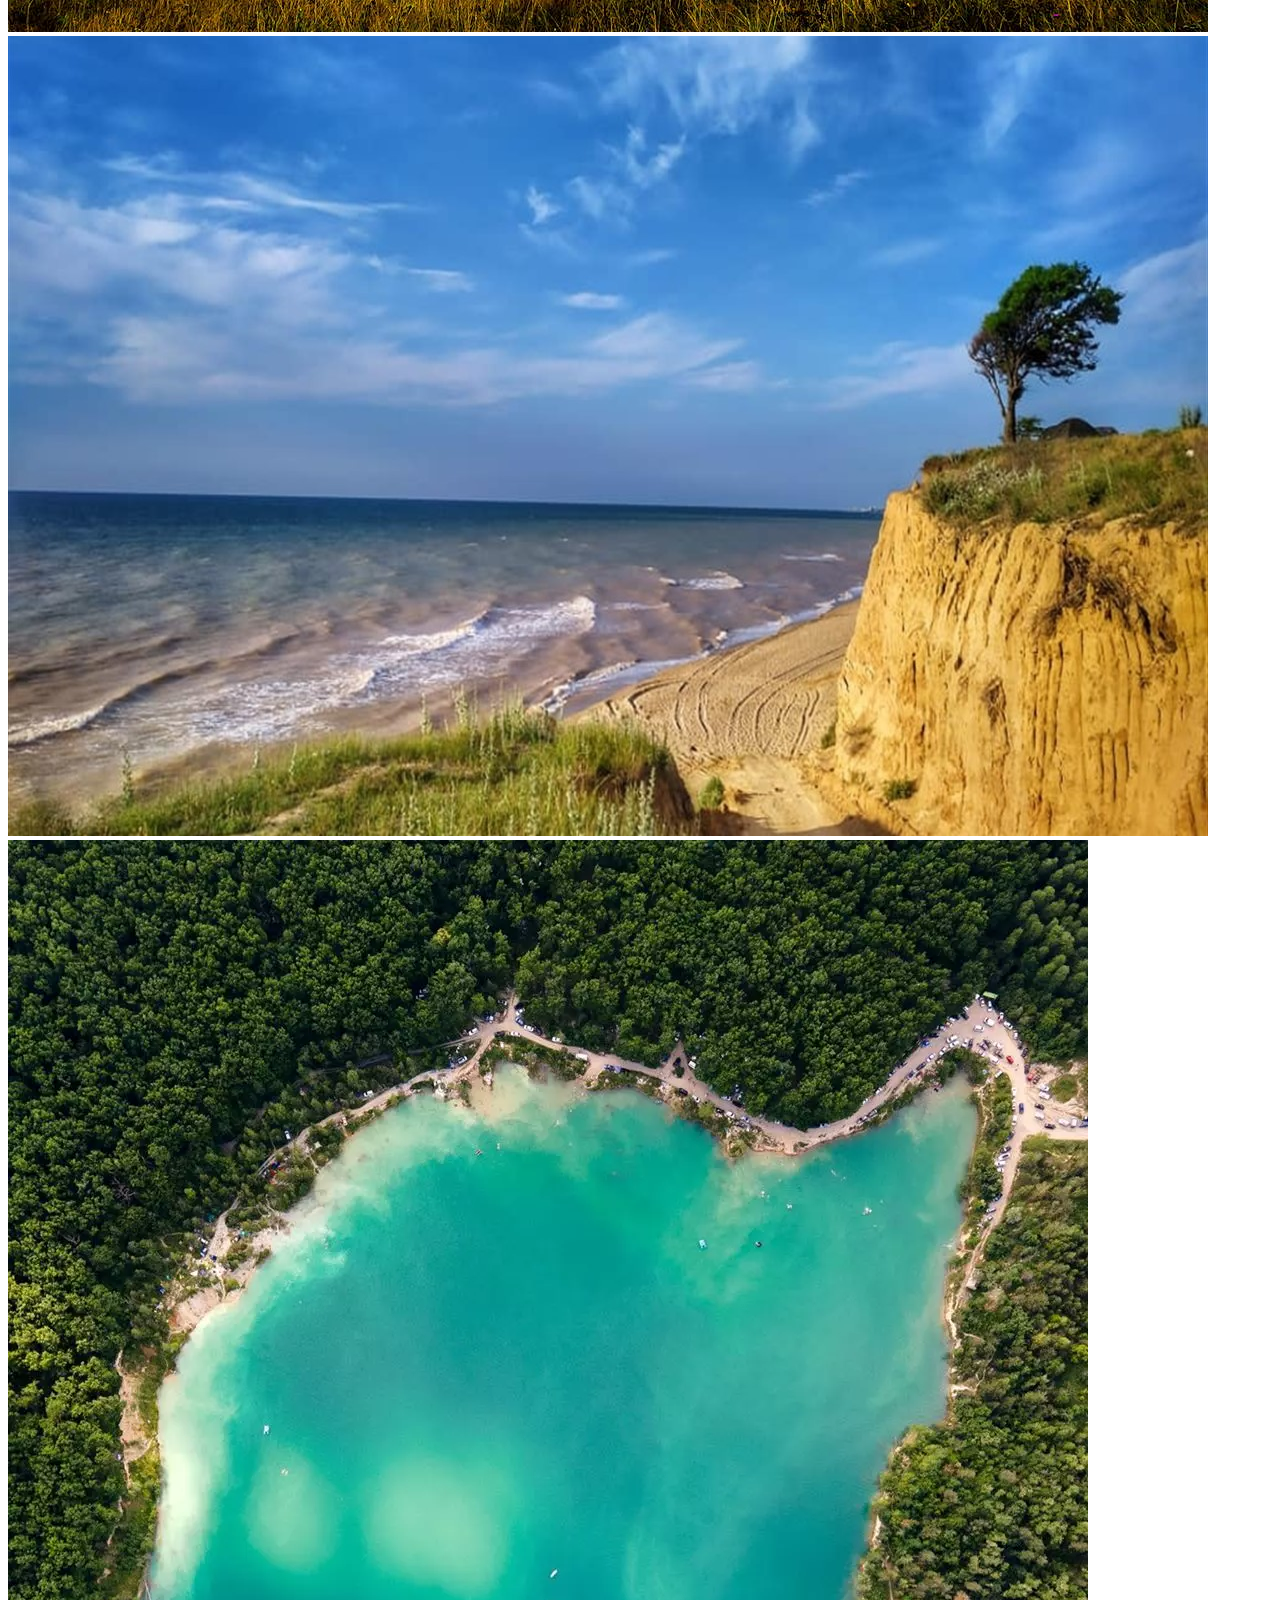
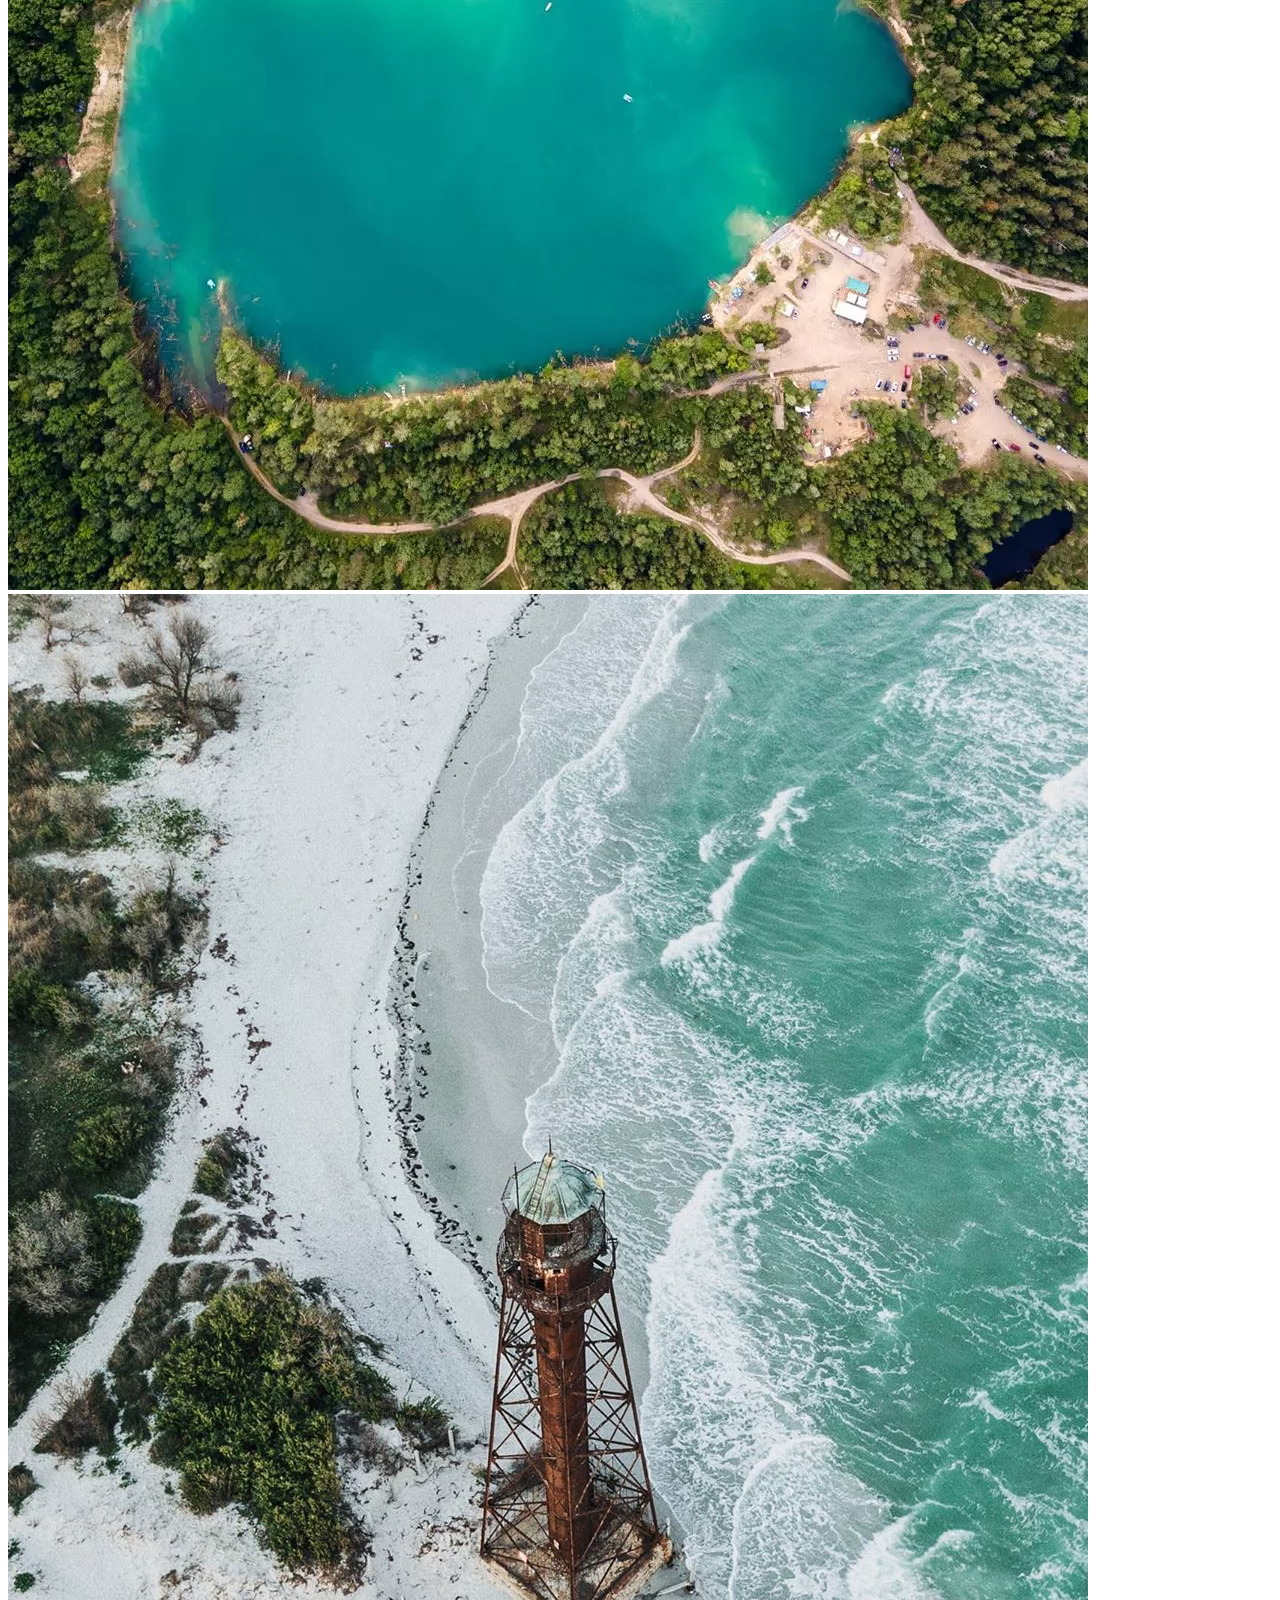
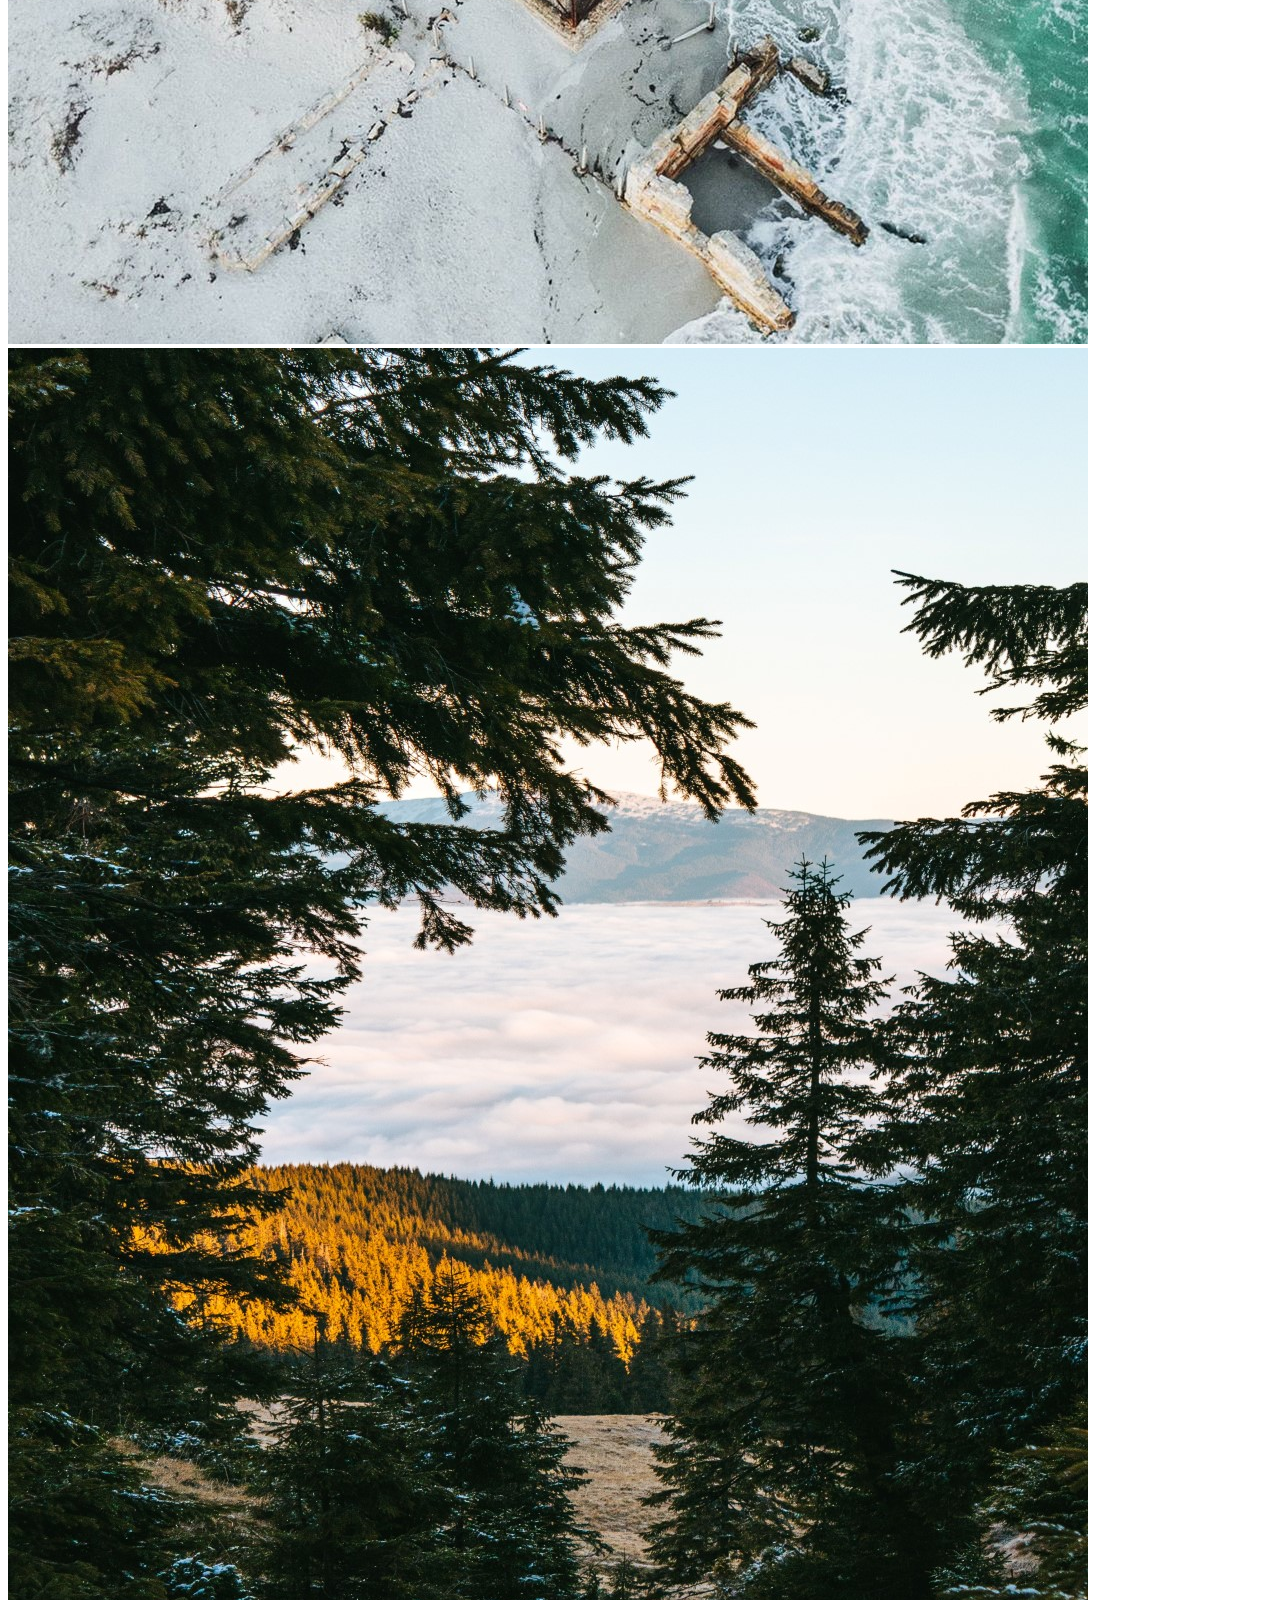
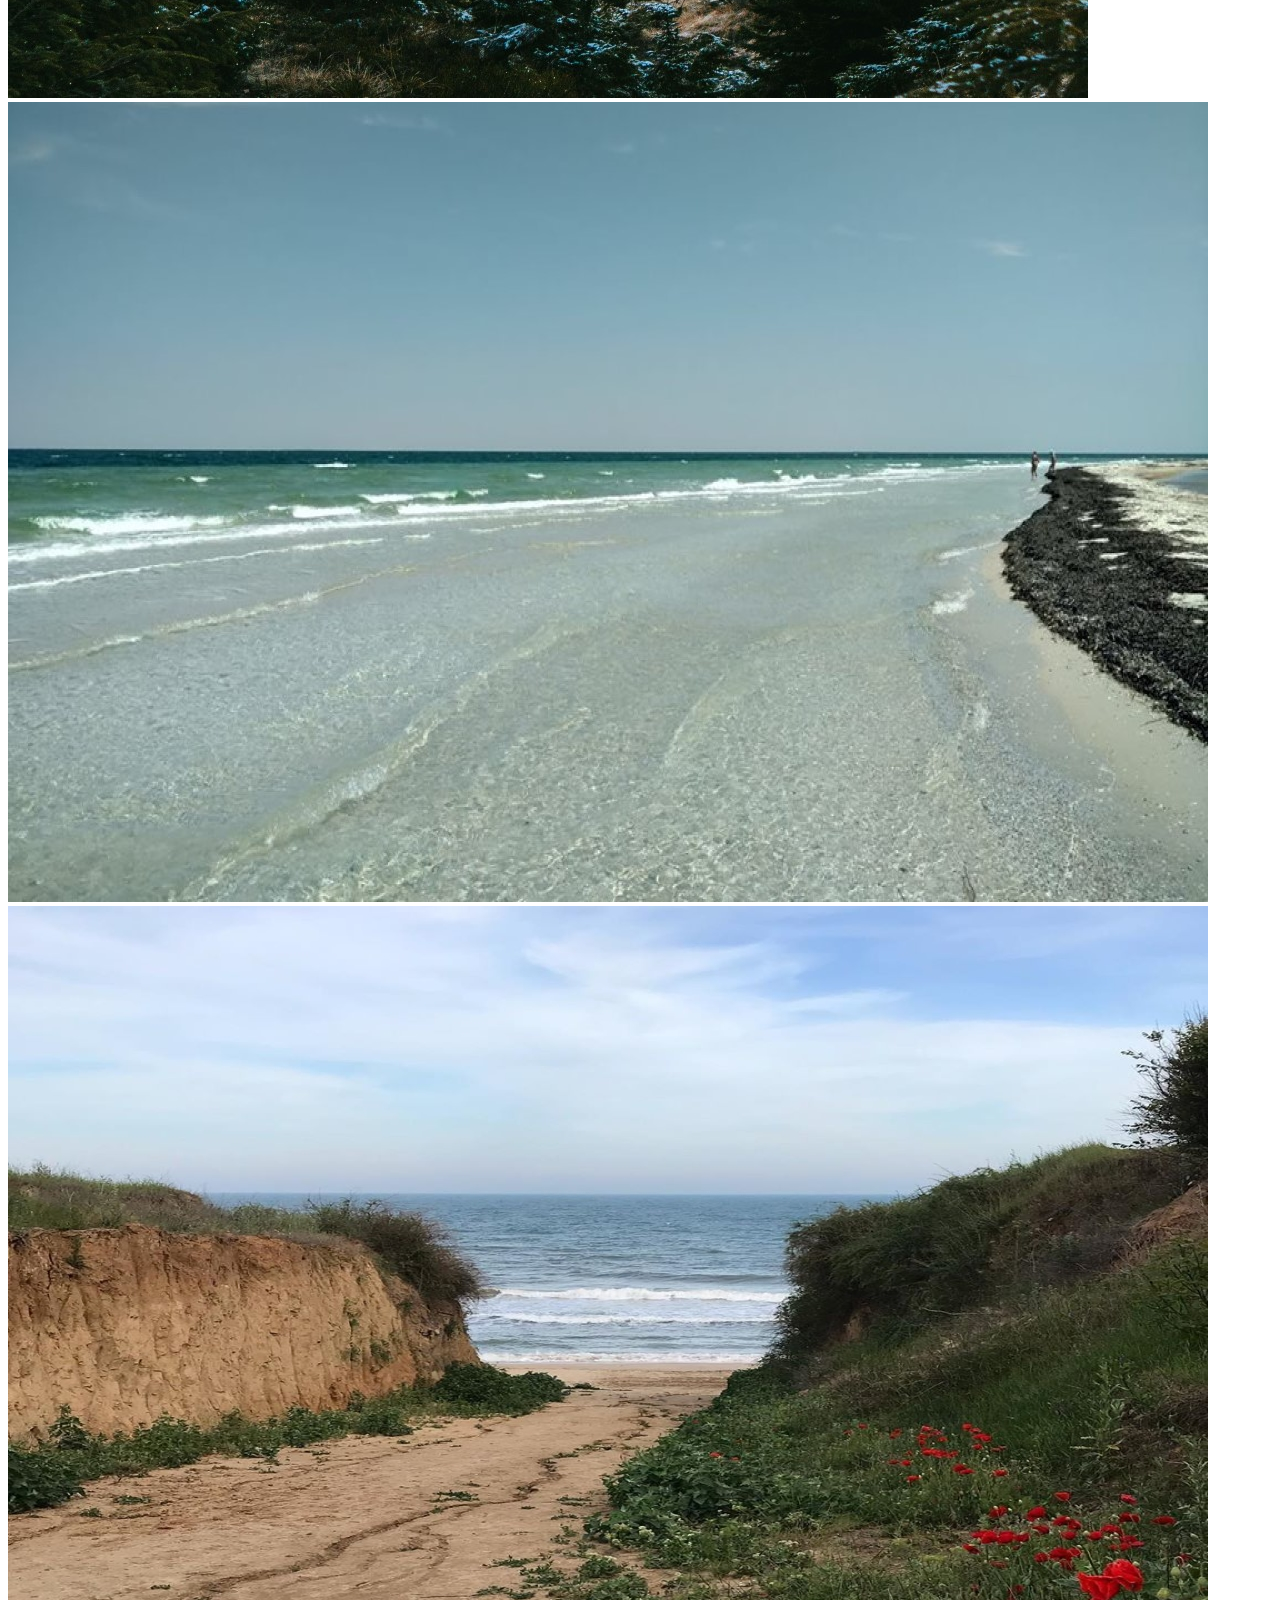
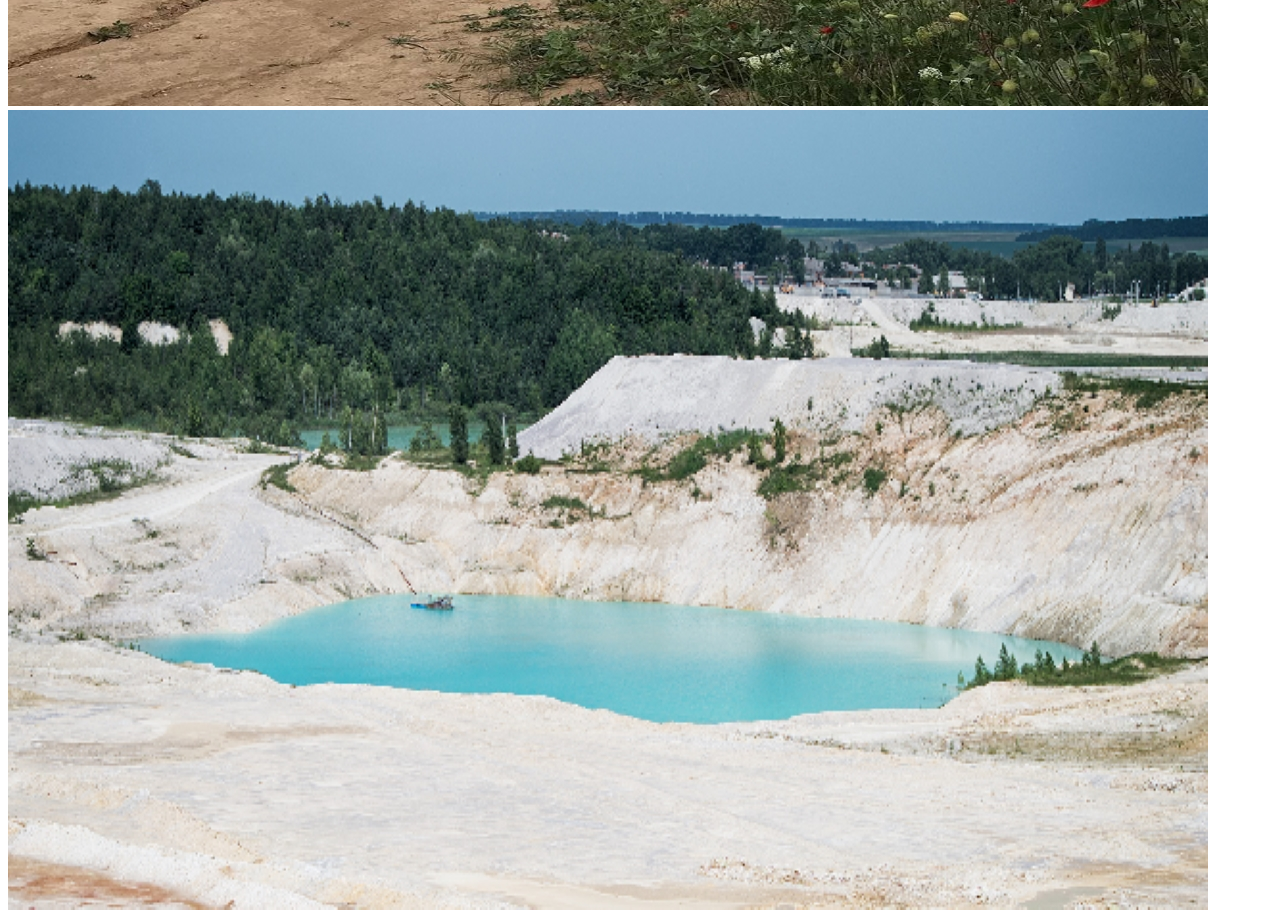
==== commit abf26c65: "rename image" ====
--- a/index.html
+++ b/index.html
@@ -53,13 +53,17 @@
     <div class="container">
       <div class="row">
         <div class="col-sm mb-3">
-          <img src="images/cherepashyn-2.jpg" alt="" class="img-fluid" />
+          <img
+            src="images/cherepashyn-2.jpg"
+            alt="cherepashyn"
+            class="img-fluid"
+          />
         </div>
         <div class="col-sm mb-3">
-          <img src="images/karpaty.jpg" alt="" class="img-fluid" />
+          <img src="images/karpaty.jpg" alt="karpaty" class="img-fluid" />
         </div>
         <div class="col-sm mb-3">
-          <img src="images/sangeyka-2.jpg" alt="" class="img-fluid" />
+          <img src="images/sanzhiyka-2.jpg" alt="sanzhiyka" class="img-fluid" />
         </div>
       </div>
     </div>
@@ -67,26 +71,34 @@
   <div class="container">
     <div class="row">
       <div class="col-sm mb-3">
-        <img src="images/cherepashyn.jpg" alt="" class="img-fluid" />
+        <img src="images/cherepashyn.jpg" alt="cherepashyn" class="img-fluid" />
       </div>
       <div class="col-sm mb-3">
-        <img src="images/djarylgach.jpg" alt="" class="img-fluid" />
+        <img src="images/dzharylhach.jpg" alt="dzharylhach" class="img-fluid" />
       </div>
       <div class="col-sm mb-3">
-        <img src="images/karpaty-2.jpg" alt="" class="img-fluid" />
+        <img src="images/karpaty-2.jpg" alt="karpaty" class="img-fluid" />
       </div>
     </div>
   </div>
   <div class="container">
     <div class="row">
       <div class="col-sm mb-3">
-        <img src="images/djarylgach-3.jpg" alt="" class="img-fluid" />
+        <img
+          src="images/dzharylhach-3.jpg"
+          alt="dzharylhach"
+          class="img-fluid"
+        />
       </div>
       <div class="col-sm mb-3">
-        <img src="images/sangeyka-3.jpg" alt="" class="img-fluid" />
+        <img src="images/sanzhiyka-3.jpg" alt="sanzhiyka" class="img-fluid" />
       </div>
       <div class="col-sm mb-3">
-        <img src="images/cherepashyn-3.jpg" alt="" class="img-fluid" />
+        <img
+          src="images/cherepashyn-3.jpg"
+          alt="cherepashyn"
+          class="img-fluid"
+        />
       </div>
     </div>
   </div>
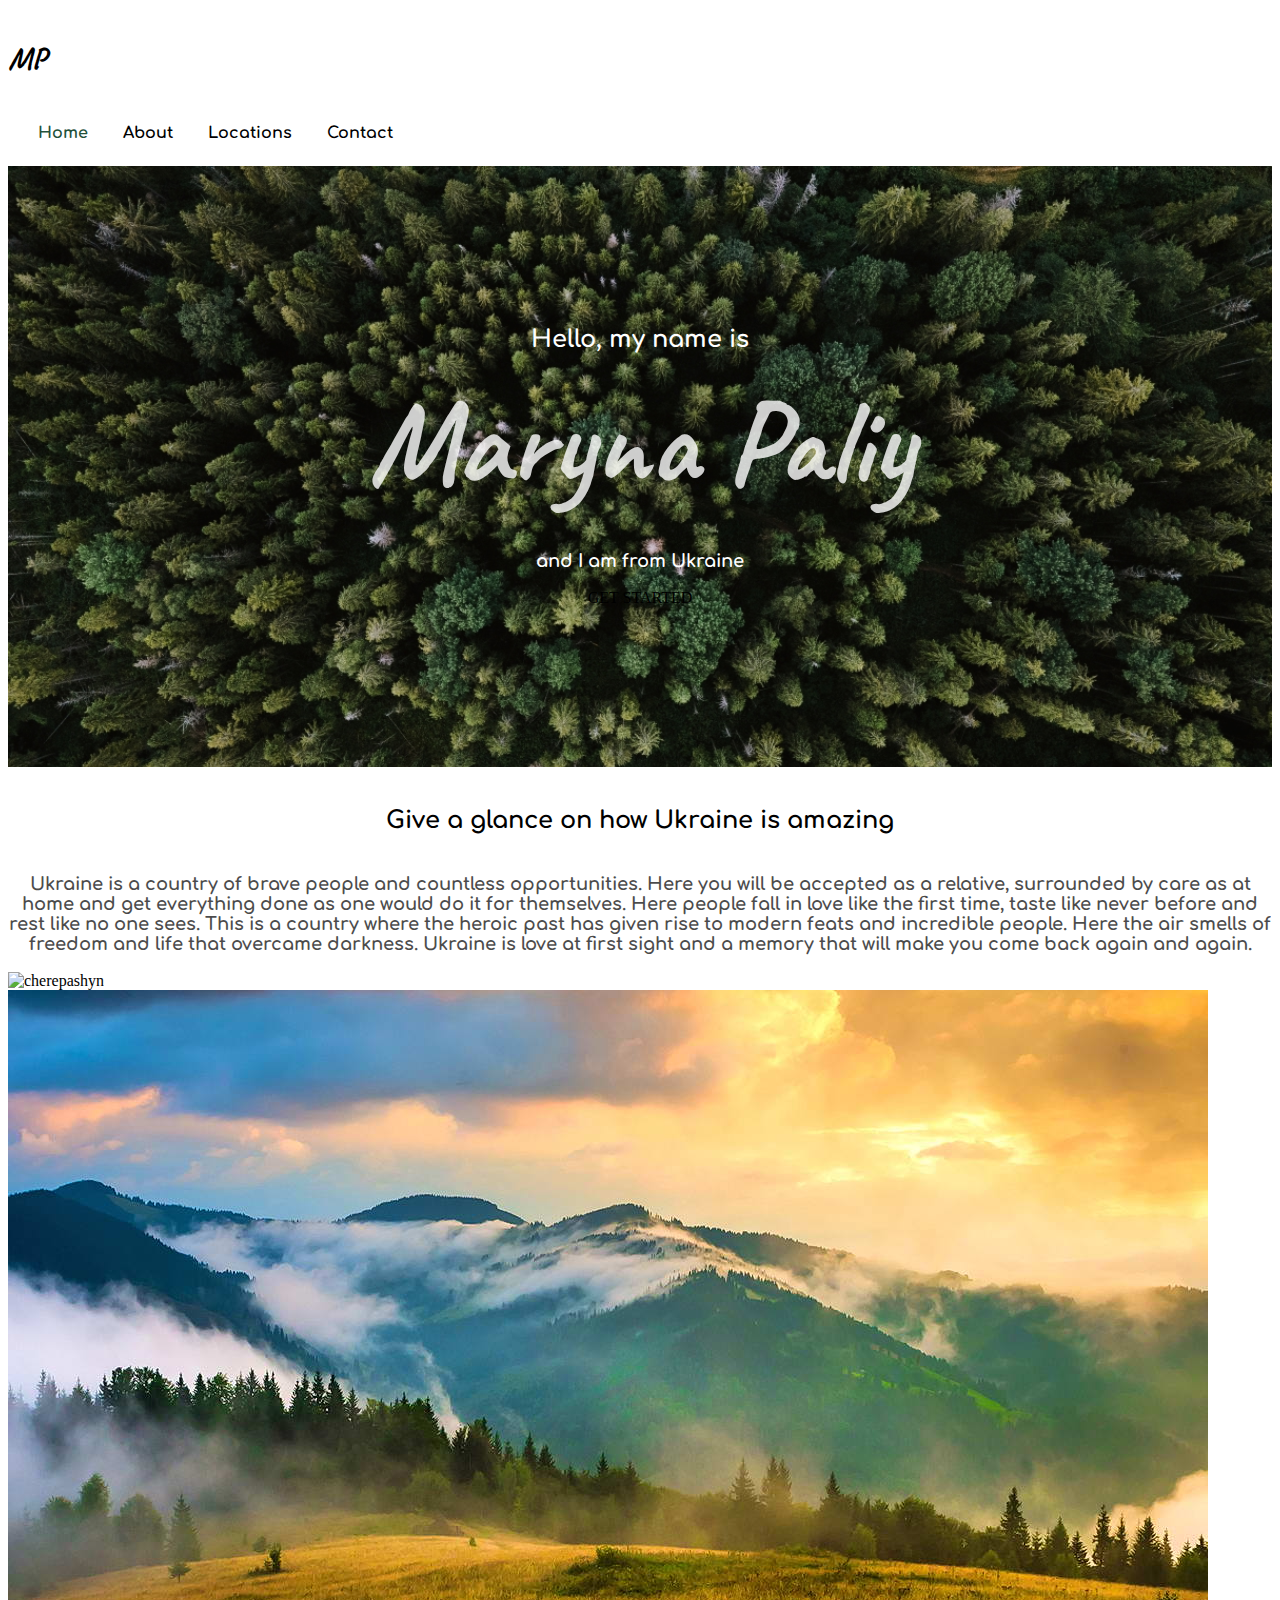
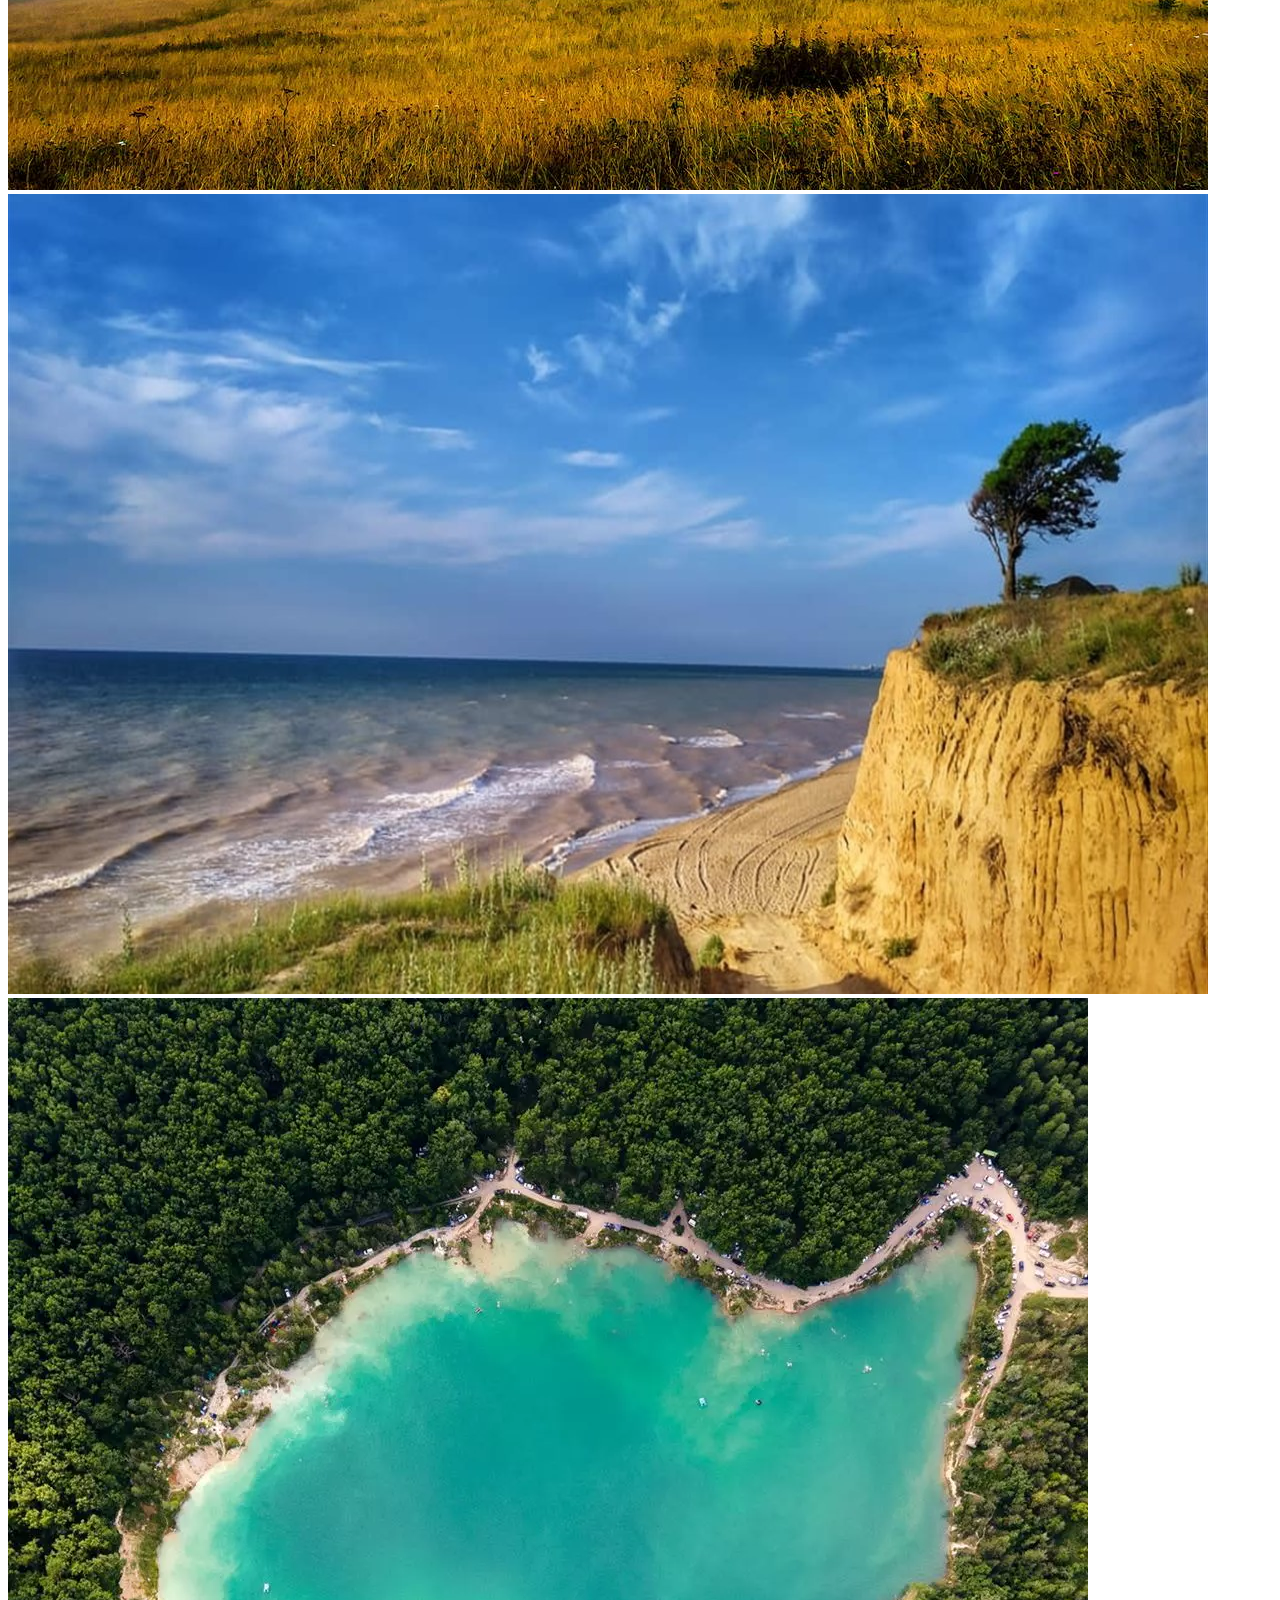
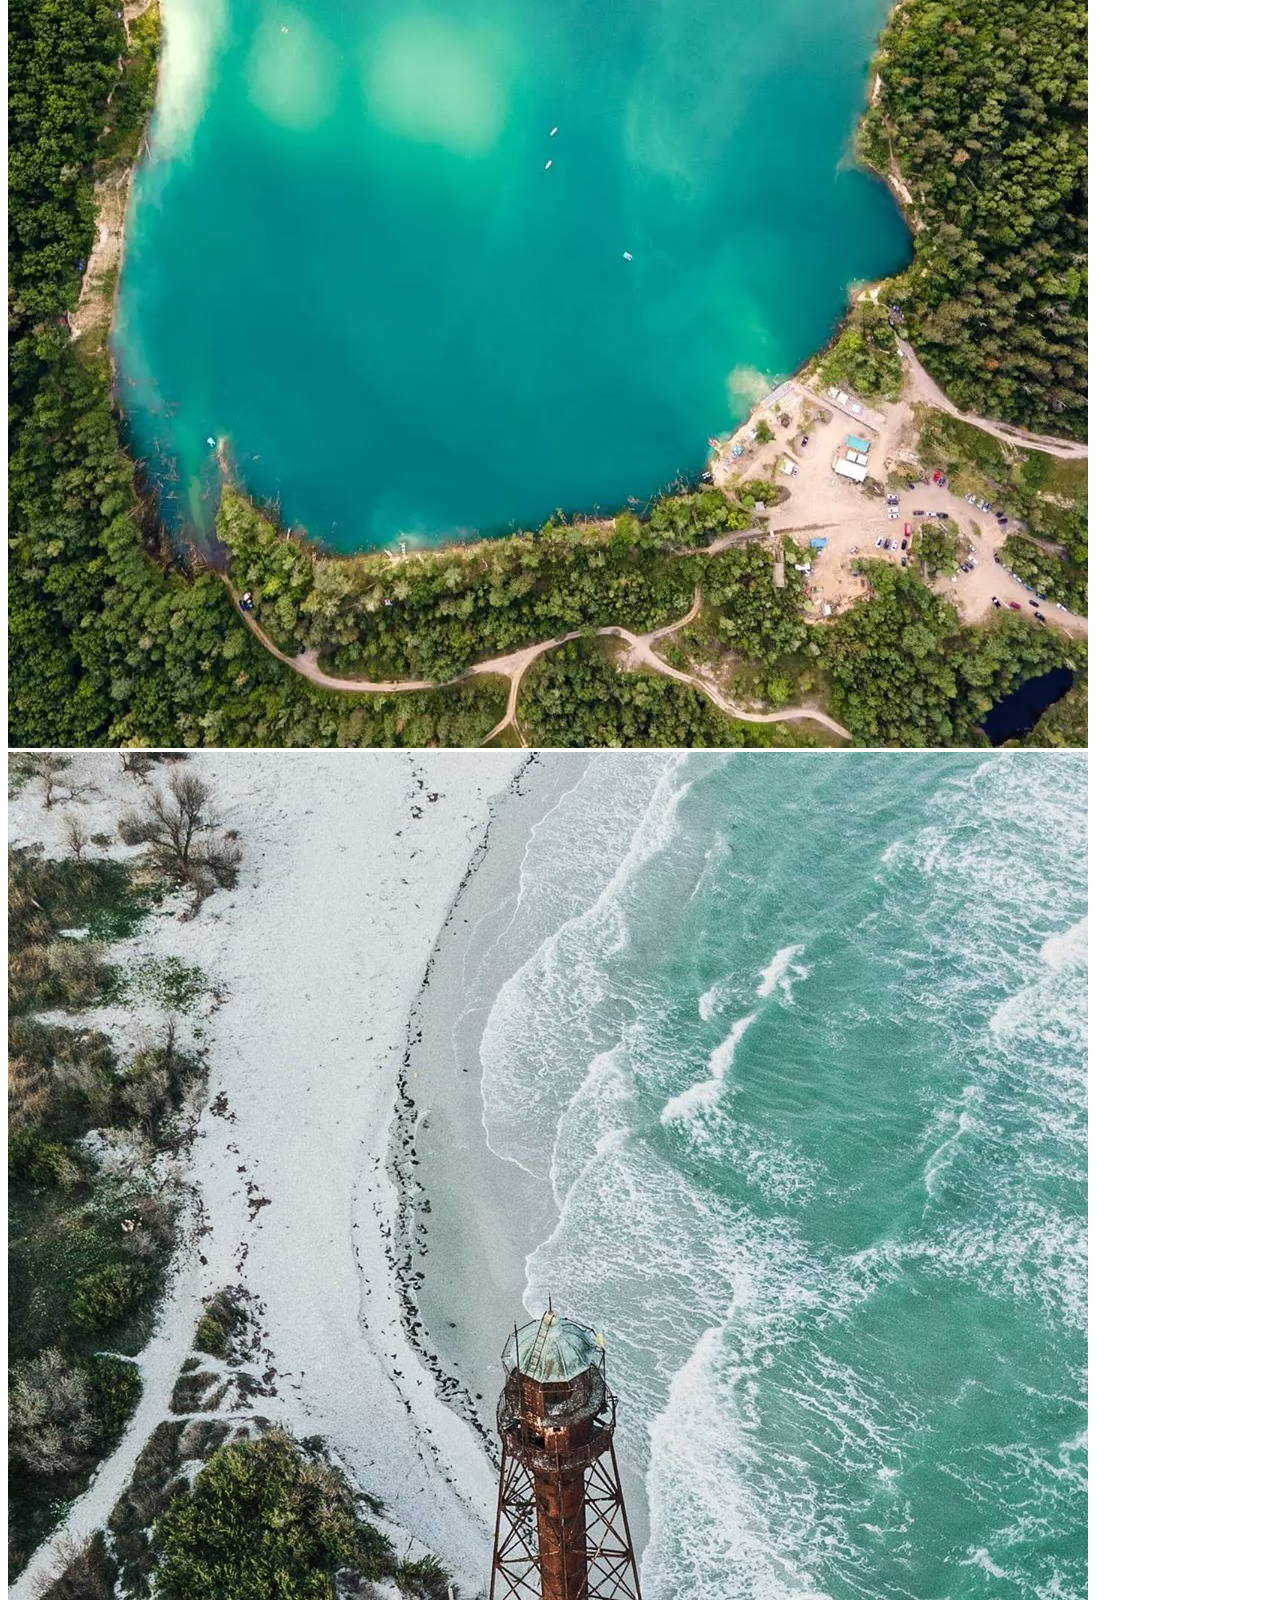
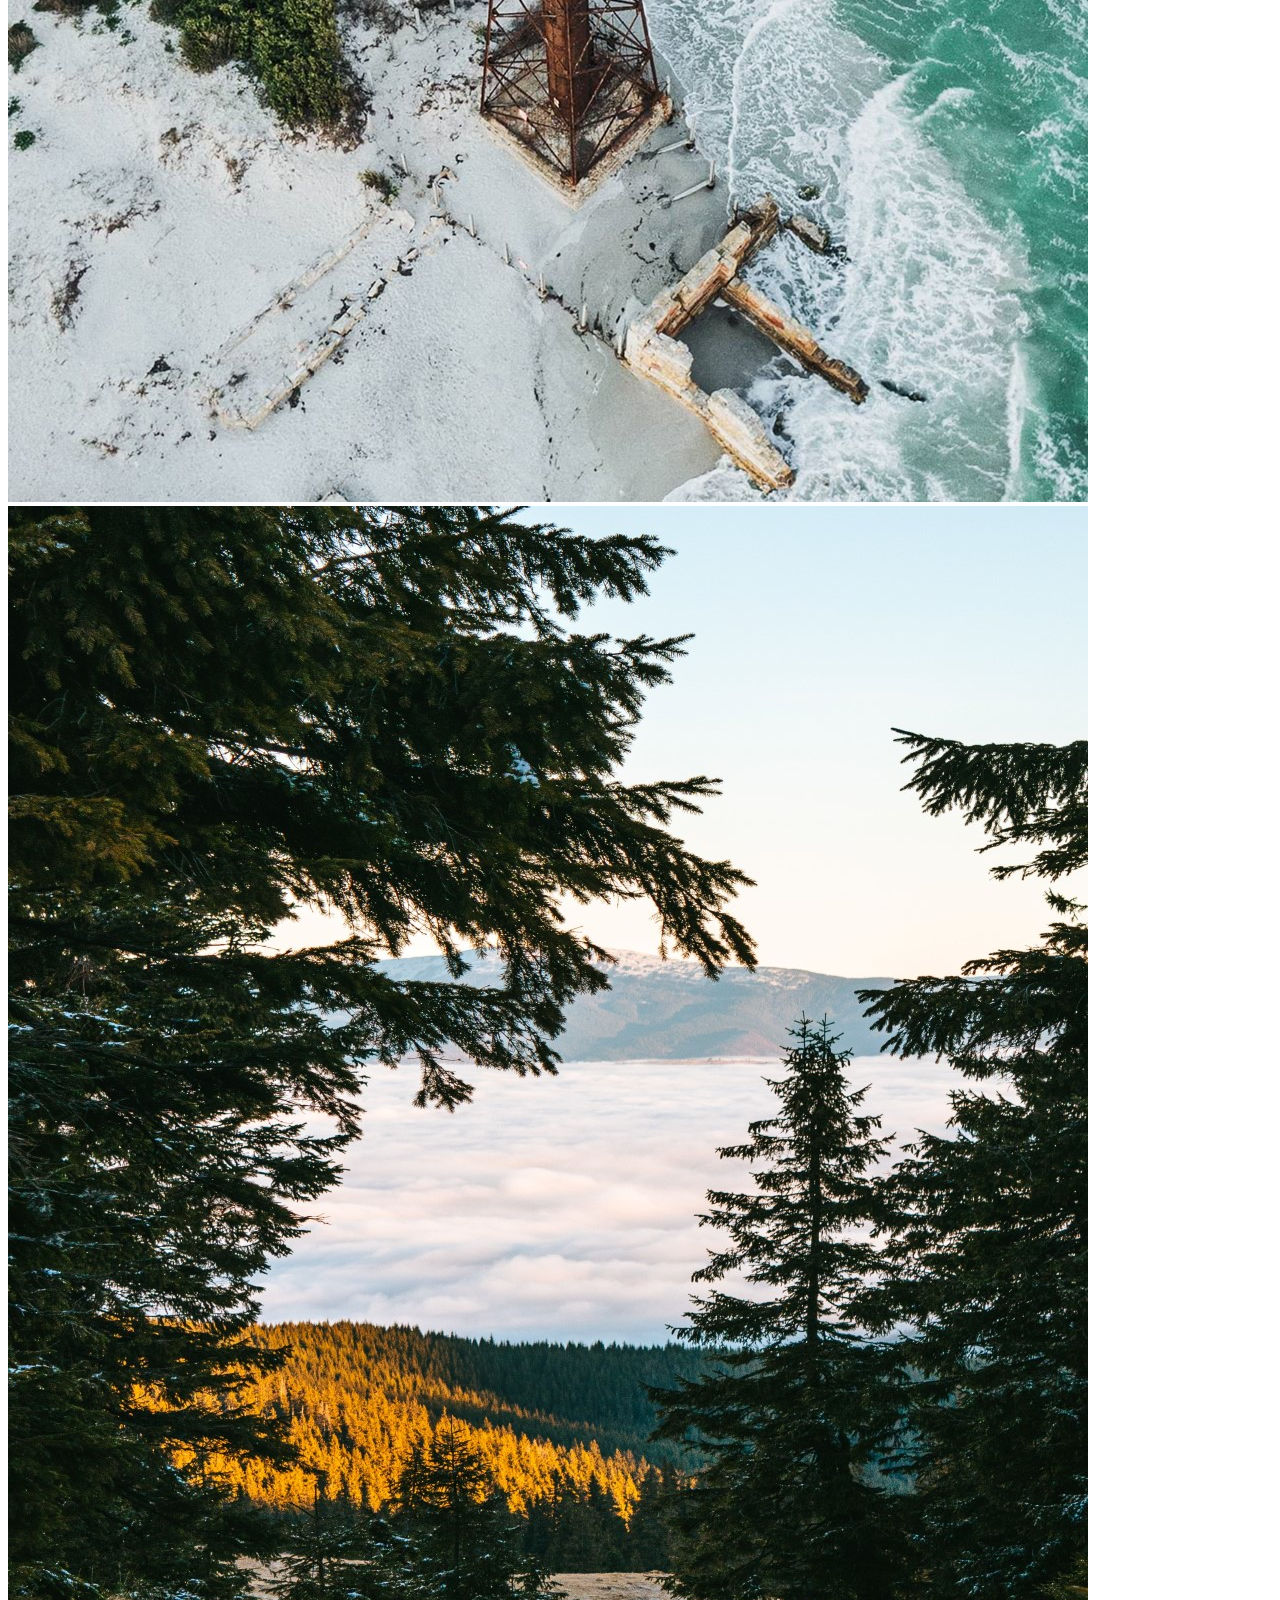
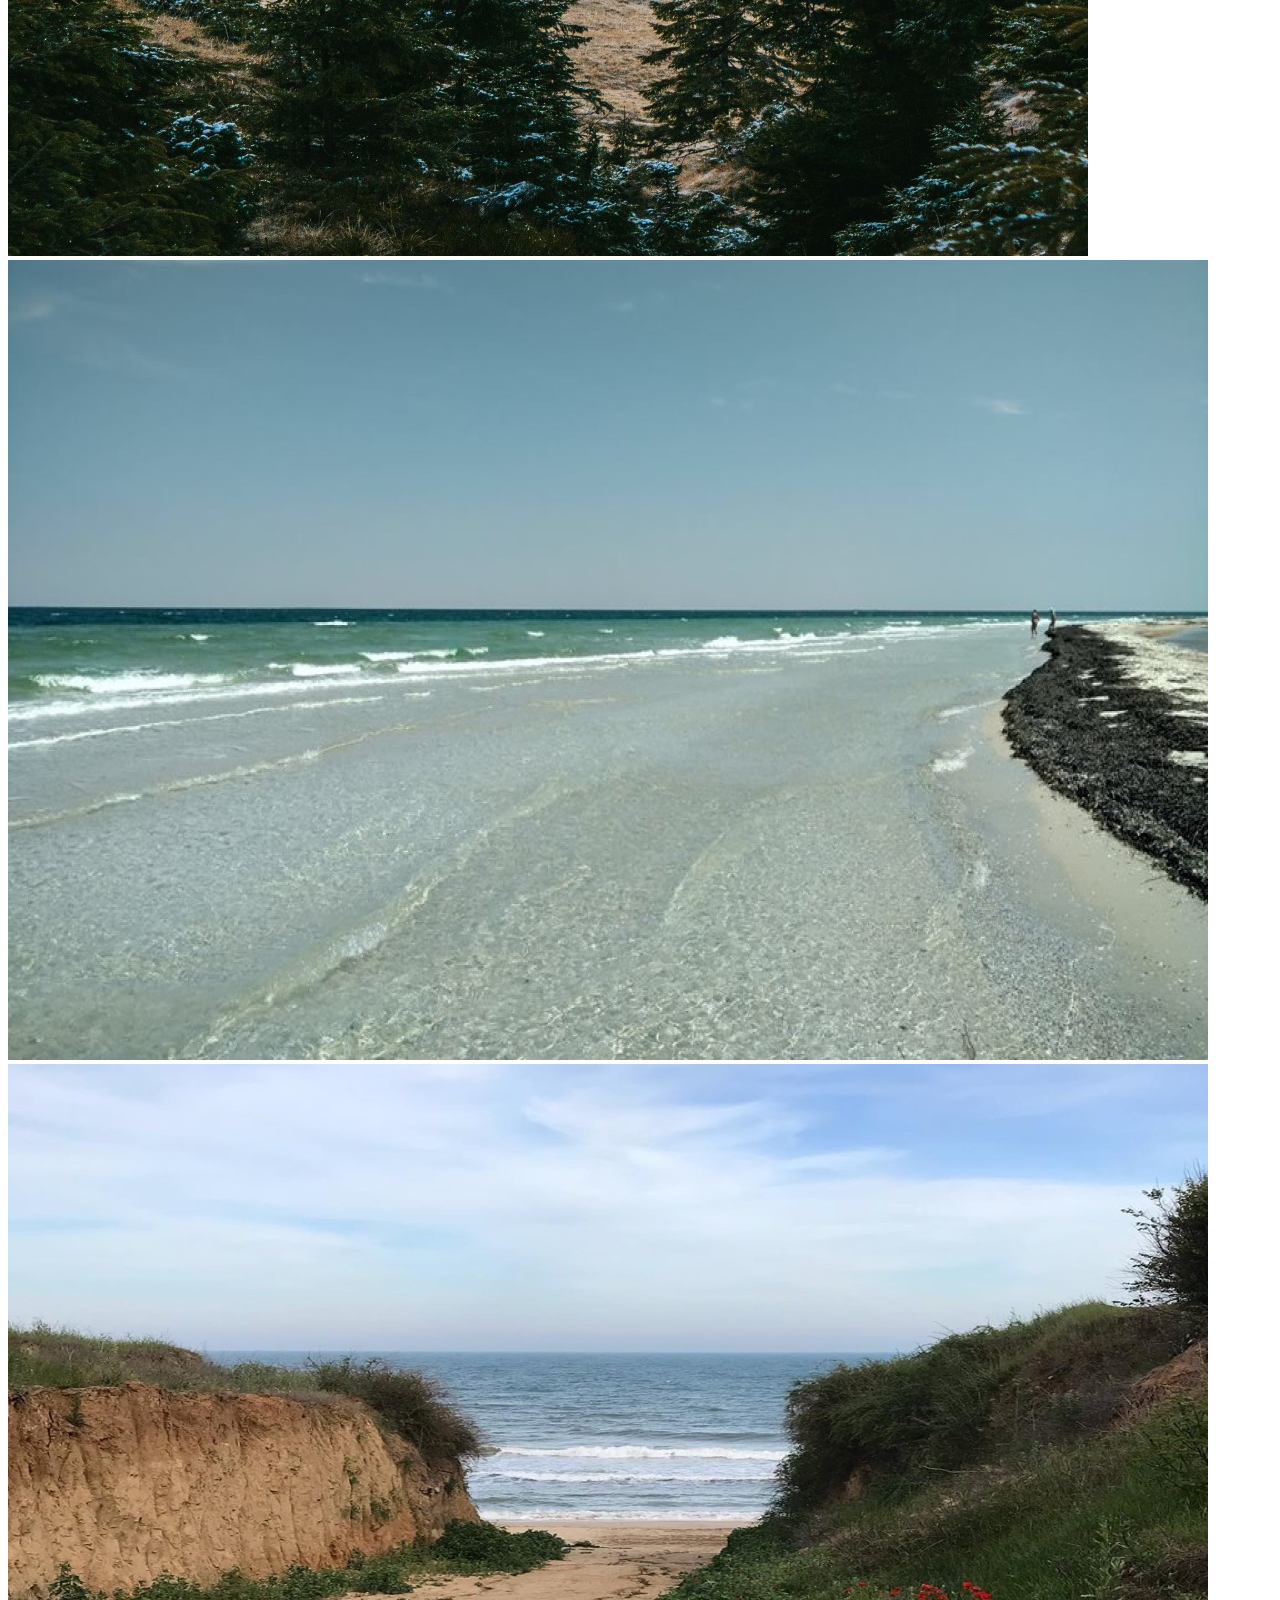
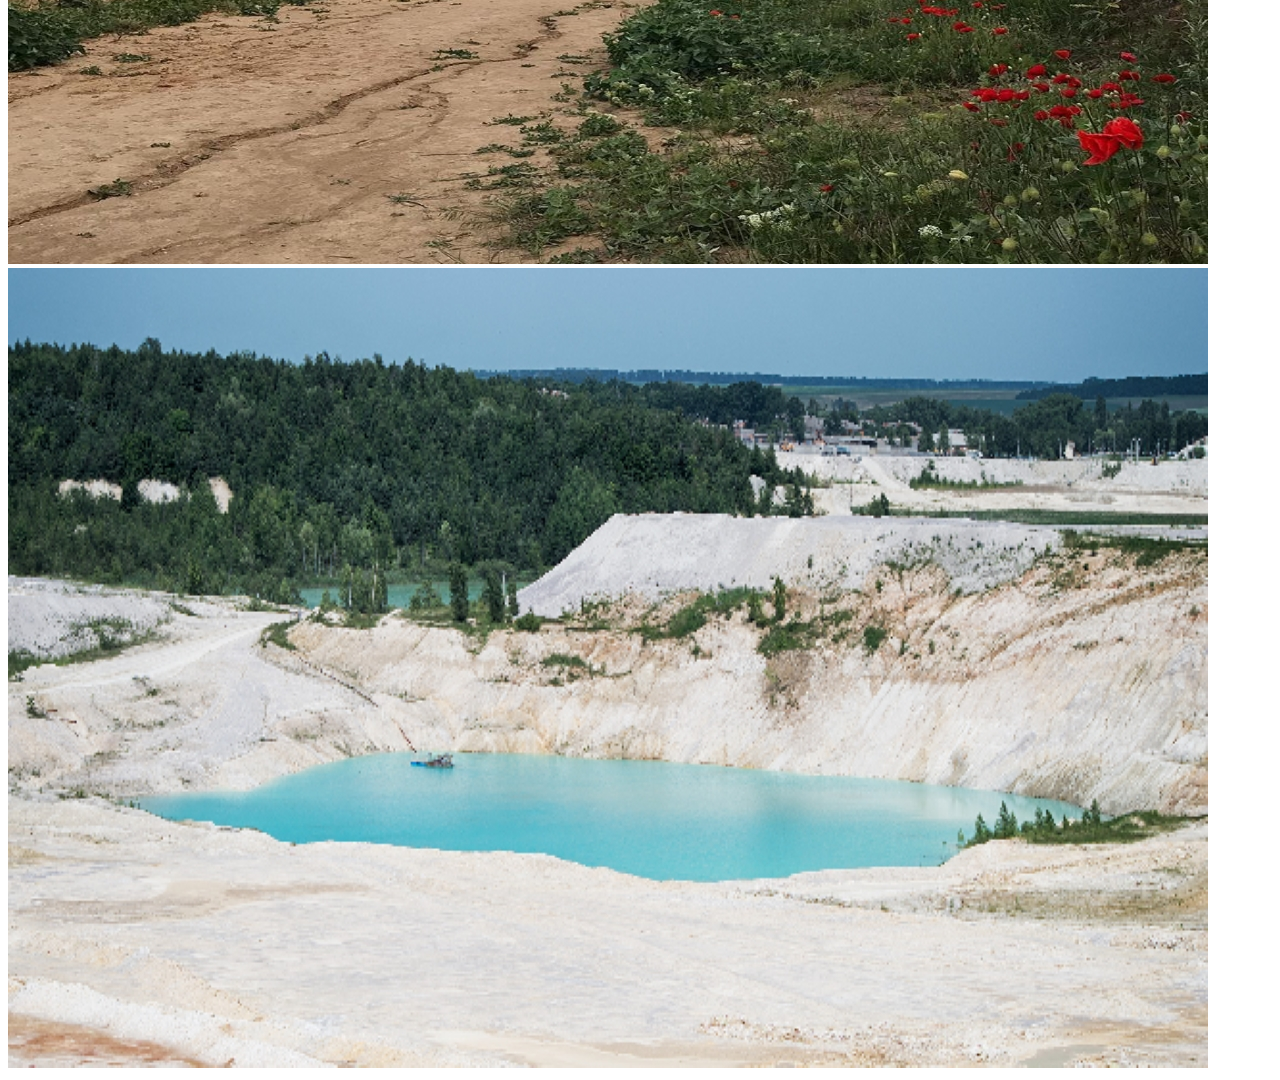
==== commit ec139f87: "nav bar" ====
--- a/index.html
+++ b/index.html
@@ -31,6 +31,17 @@
     <title>Maryna Paliy</title>
   </head>
   <body>
+    <div class="container">
+      <nav class="d-flex justify-content-between">
+        <h1><a href="/">MP</a></h1>
+        <ul>
+          <li class="active"><a href="/">Home</a></li>
+          <li><a href="/about.html">About</a></li>
+          <li><a href="/locations.html">Locations</a></li>
+          <li><a href="/contact.html">Contact</a></li>
+        </ul>
+      </nav>
+    </div>
     <div class="greeting-card">
       <h2>Hello, my name is</h2>
       <h1>Maryna Paliy</h1>
--- a/styles/styles.css
+++ b/styles/styles.css
@@ -7,8 +7,34 @@
   font-family: var(--heading-font);
 }
 h2,
-p {
+p,
+ul {
   font-family: var(--paragraph-font);
+  font-weight: 800;
+}
+nav {
+  padding: 5px 0;
+  margin: 0;
+}
+nav h1 {
+  line-height: 50px;
+}
+nav ul {
+  padding: 0;
+  margin: 0;
+}
+nav li {
+  display: inline;
+  list-style: none;
+  margin-left: 30px;
+  line-height: 55px;
+}
+nav a:hover,
+nav li.active a {
+  color: var(--branding-color);
+}
+hr {
+  margin: 0;
 }
 .greeting-card {
   background: var(--branding-color);
@@ -61,7 +87,30 @@
   opacity: 0.7;
   text-align: justify;
 }
+.contact-page {
+  background-image: url("../images/forest.jpg");
+  background-size: cover;
+  padding: 70px 20px;
+}
+.contact-card {
+  background-color: white;
+  opacity: 0.7;
+  max-width: 60%;
+}
+.contact-card h1 {
+  font-size: 96px;
+}
+.contact-card h2 {
+  font-size: 24px;
+}
+a {
+  text-decoration: none;
+  color: black;
+}
 @media (max-width: 576px) {
+  nav li {
+    margin-left: 10px;
+  }
   .greeting-card h1 {
     font-size: 70px;
   }
@@ -71,4 +120,16 @@
   .about-me h2 {
     text-align: center;
   }
+
+  .contact-card h1 {
+    font-size: 60px;
+  }
+  .contact-card h2 {
+    font-size: 20px;
+  }
 }
+@media (max-width: 800px) {
+  .contact-card {
+    max-width: 100%;
+  }
+}
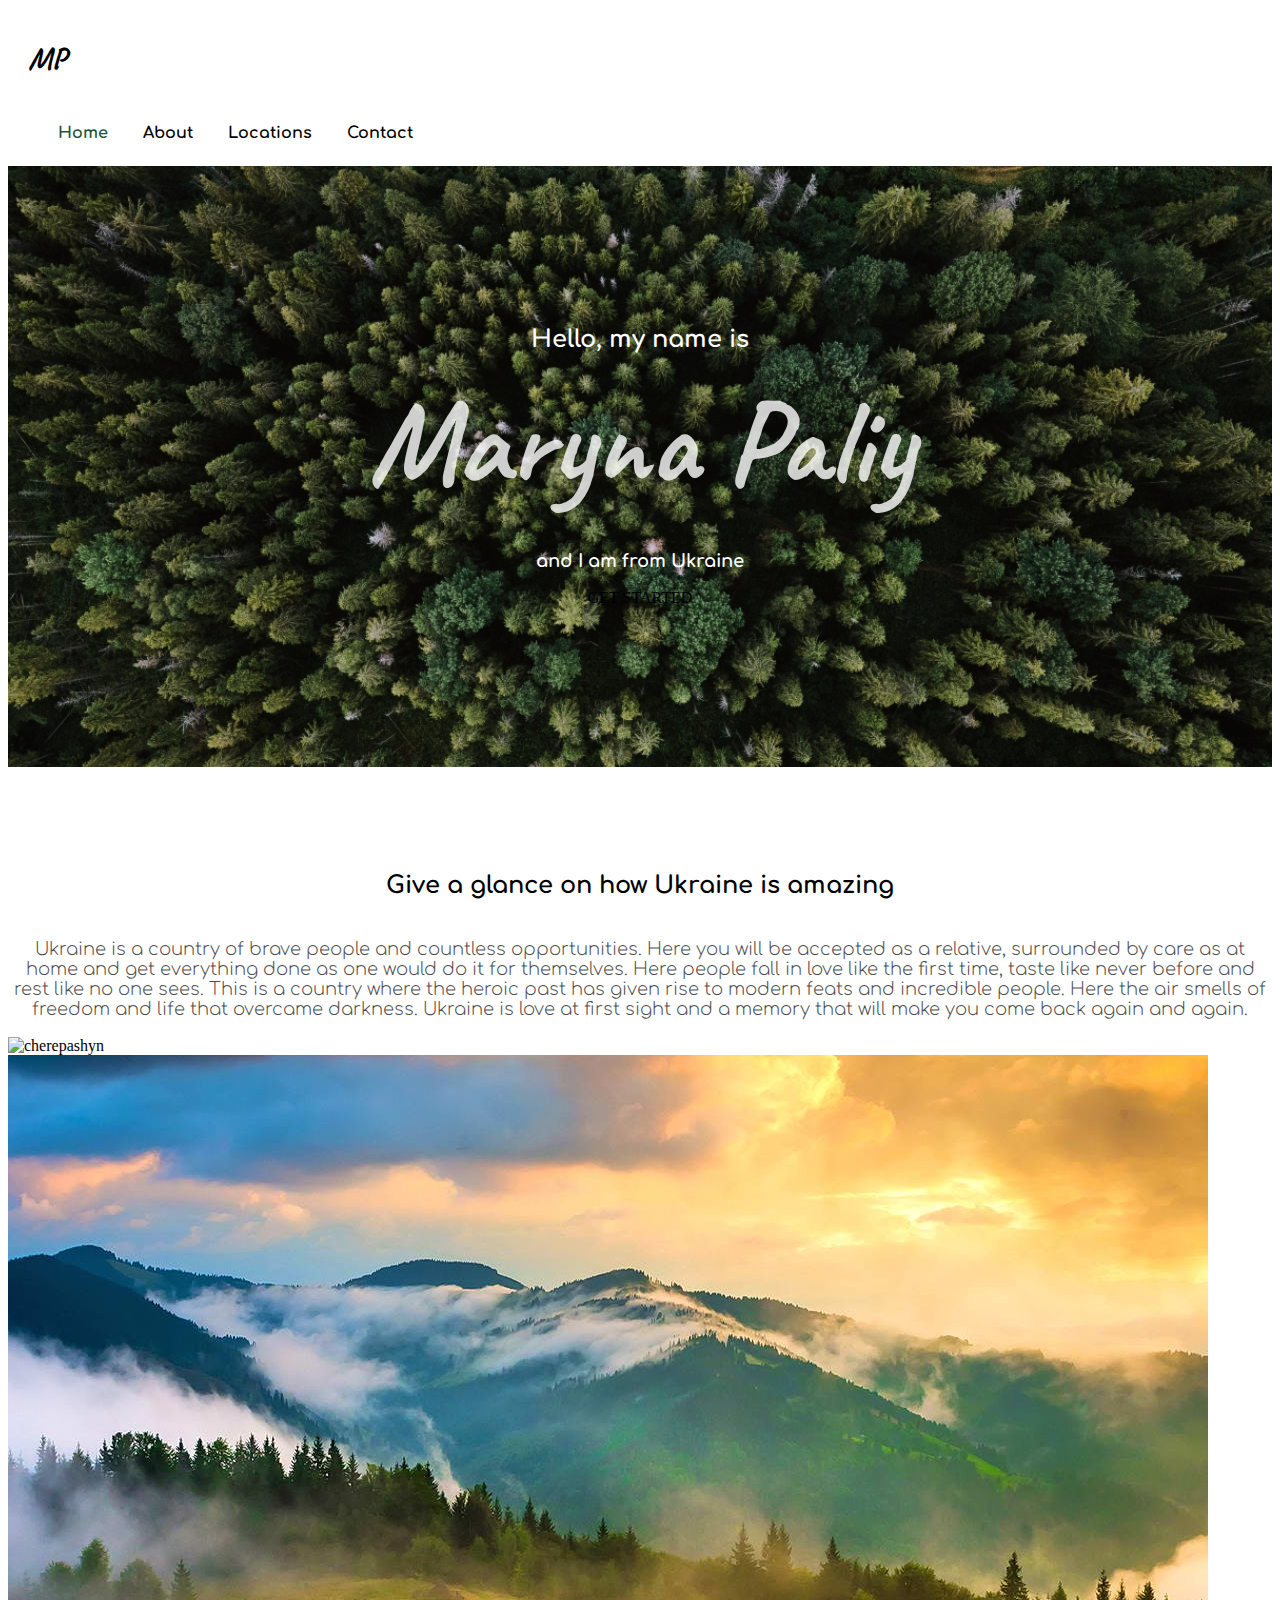
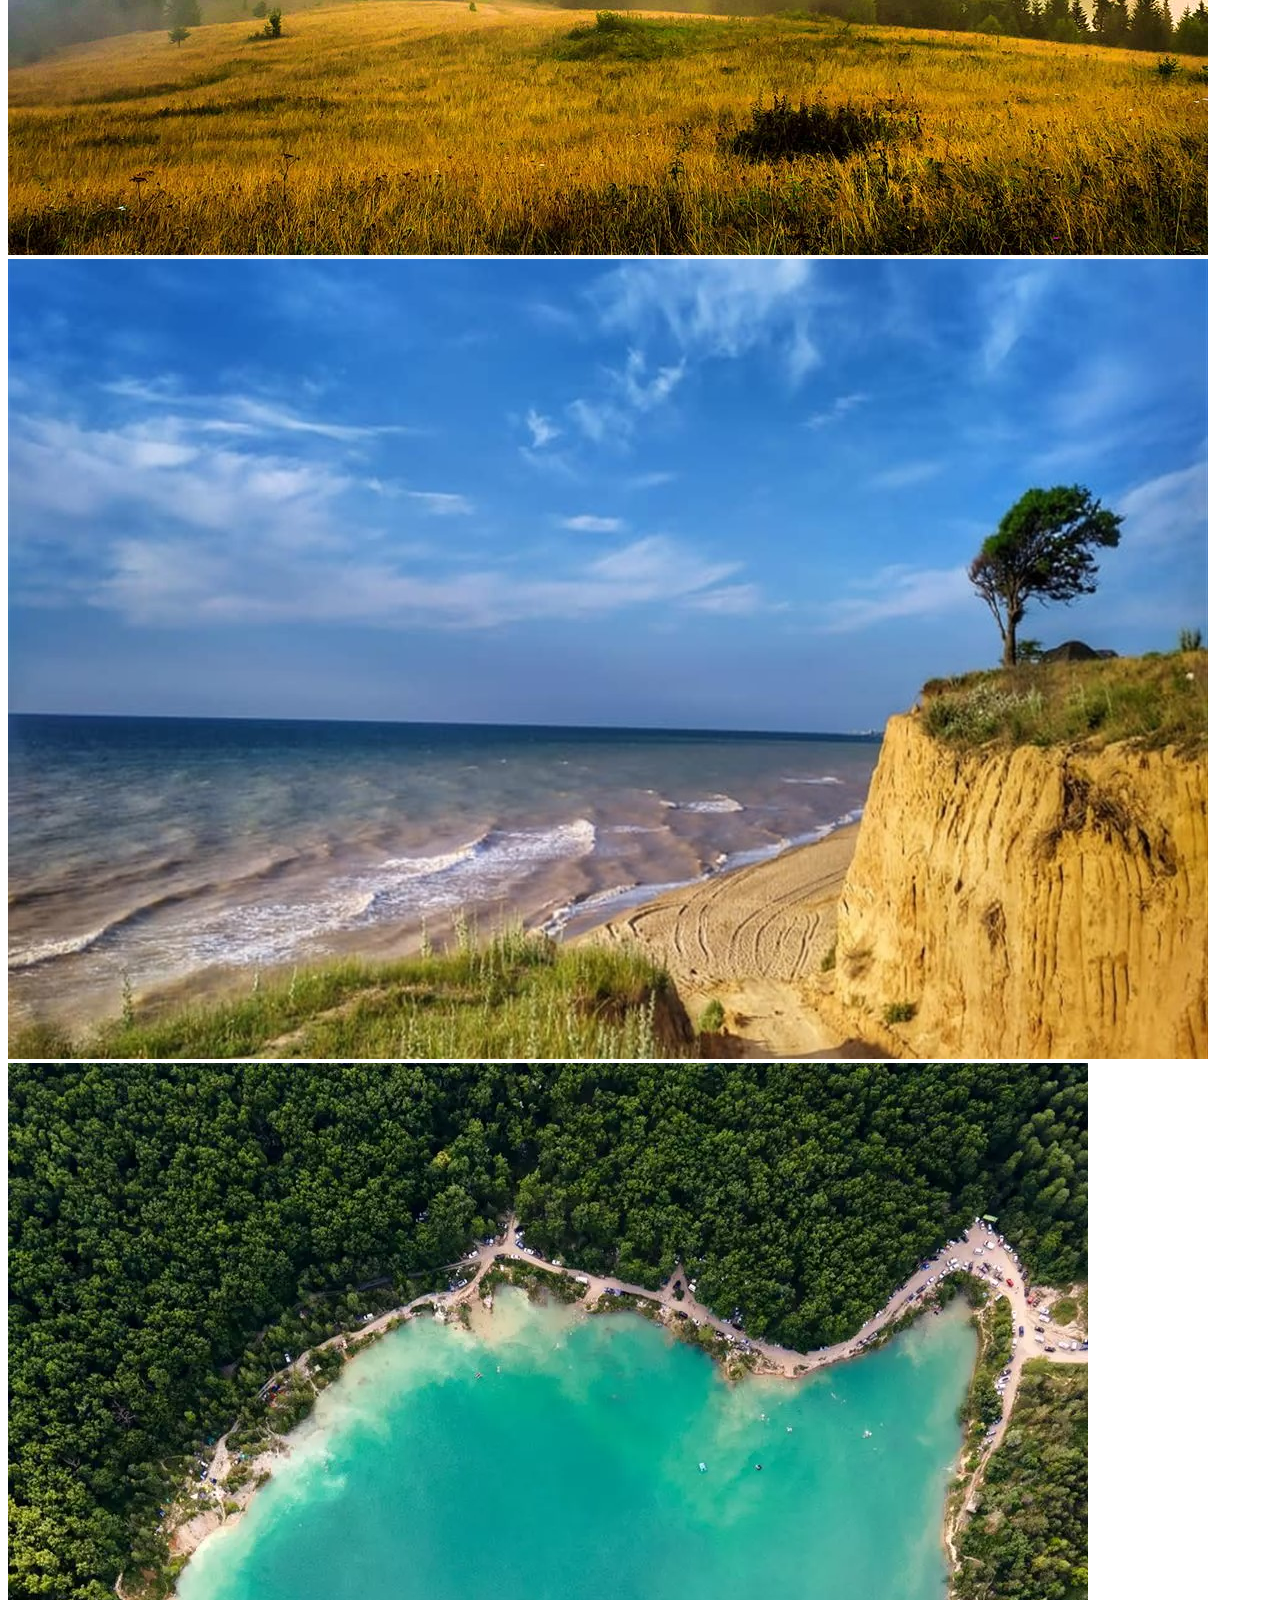
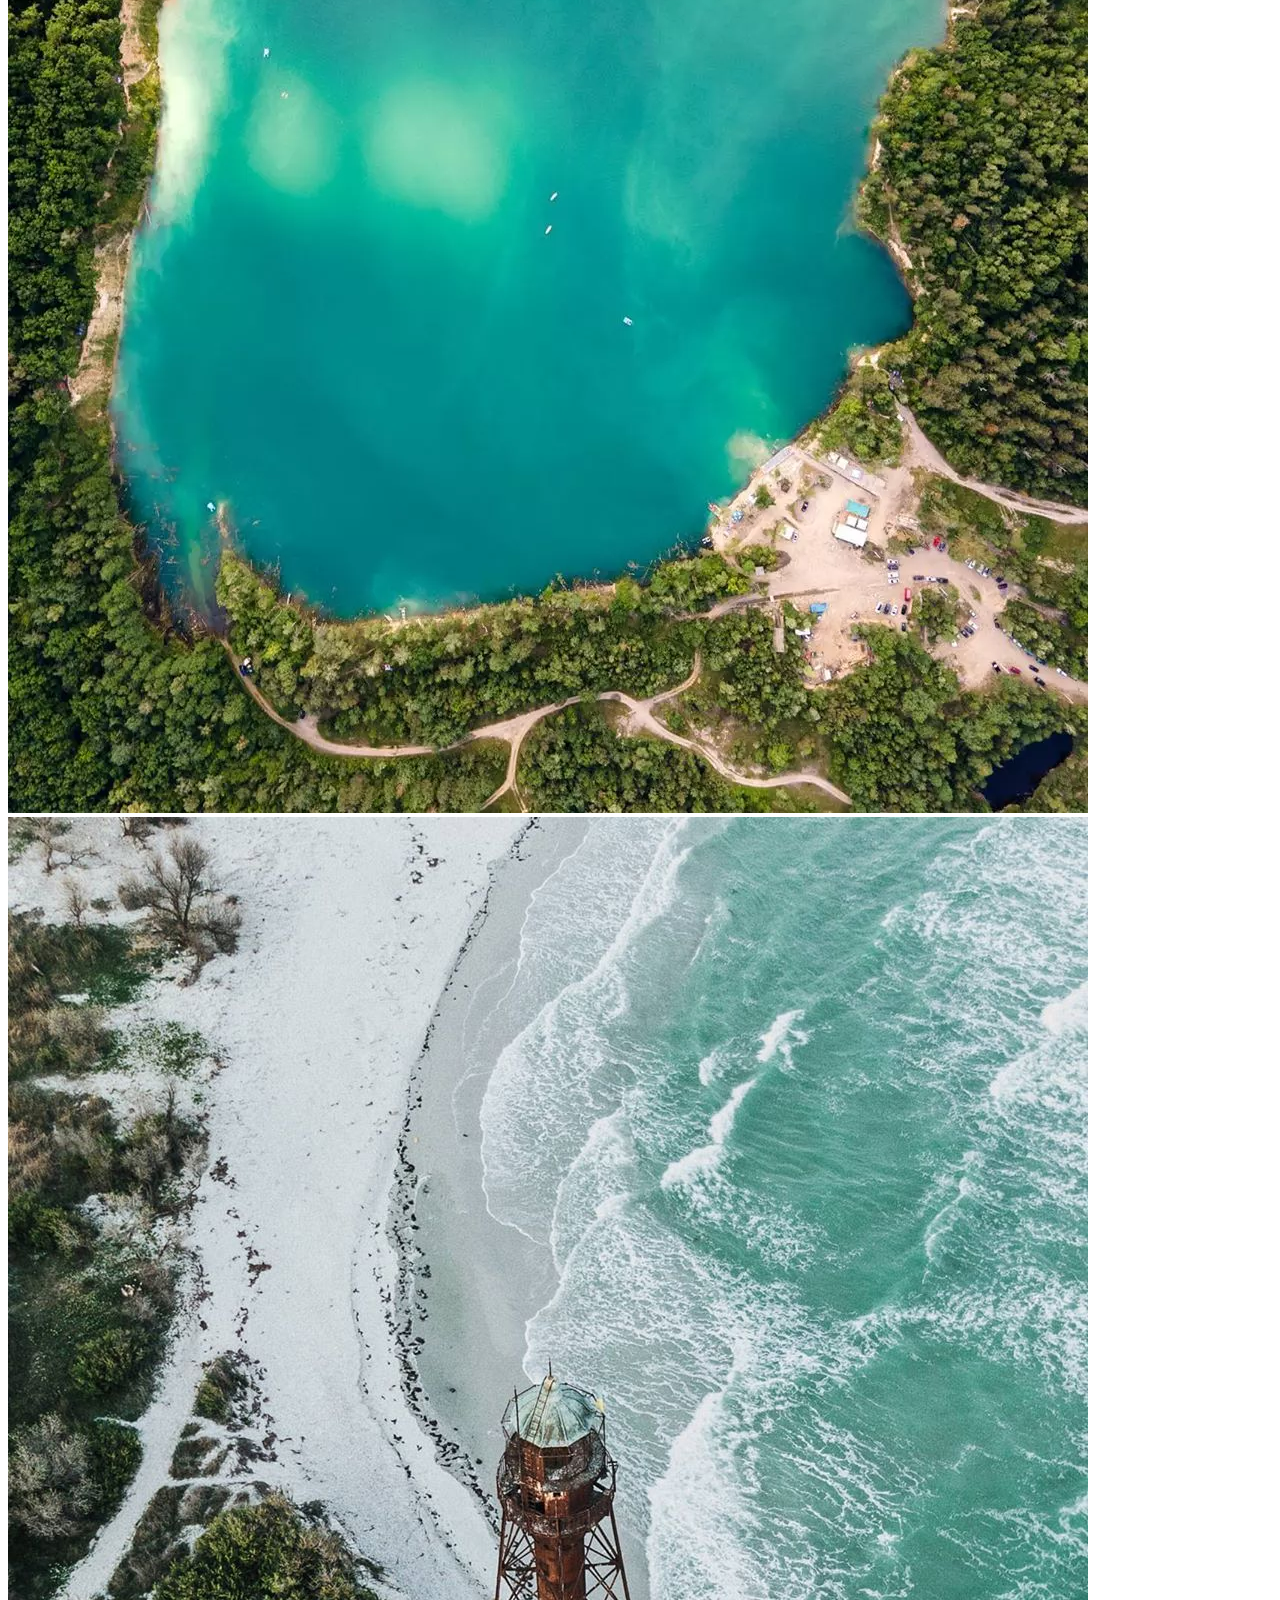
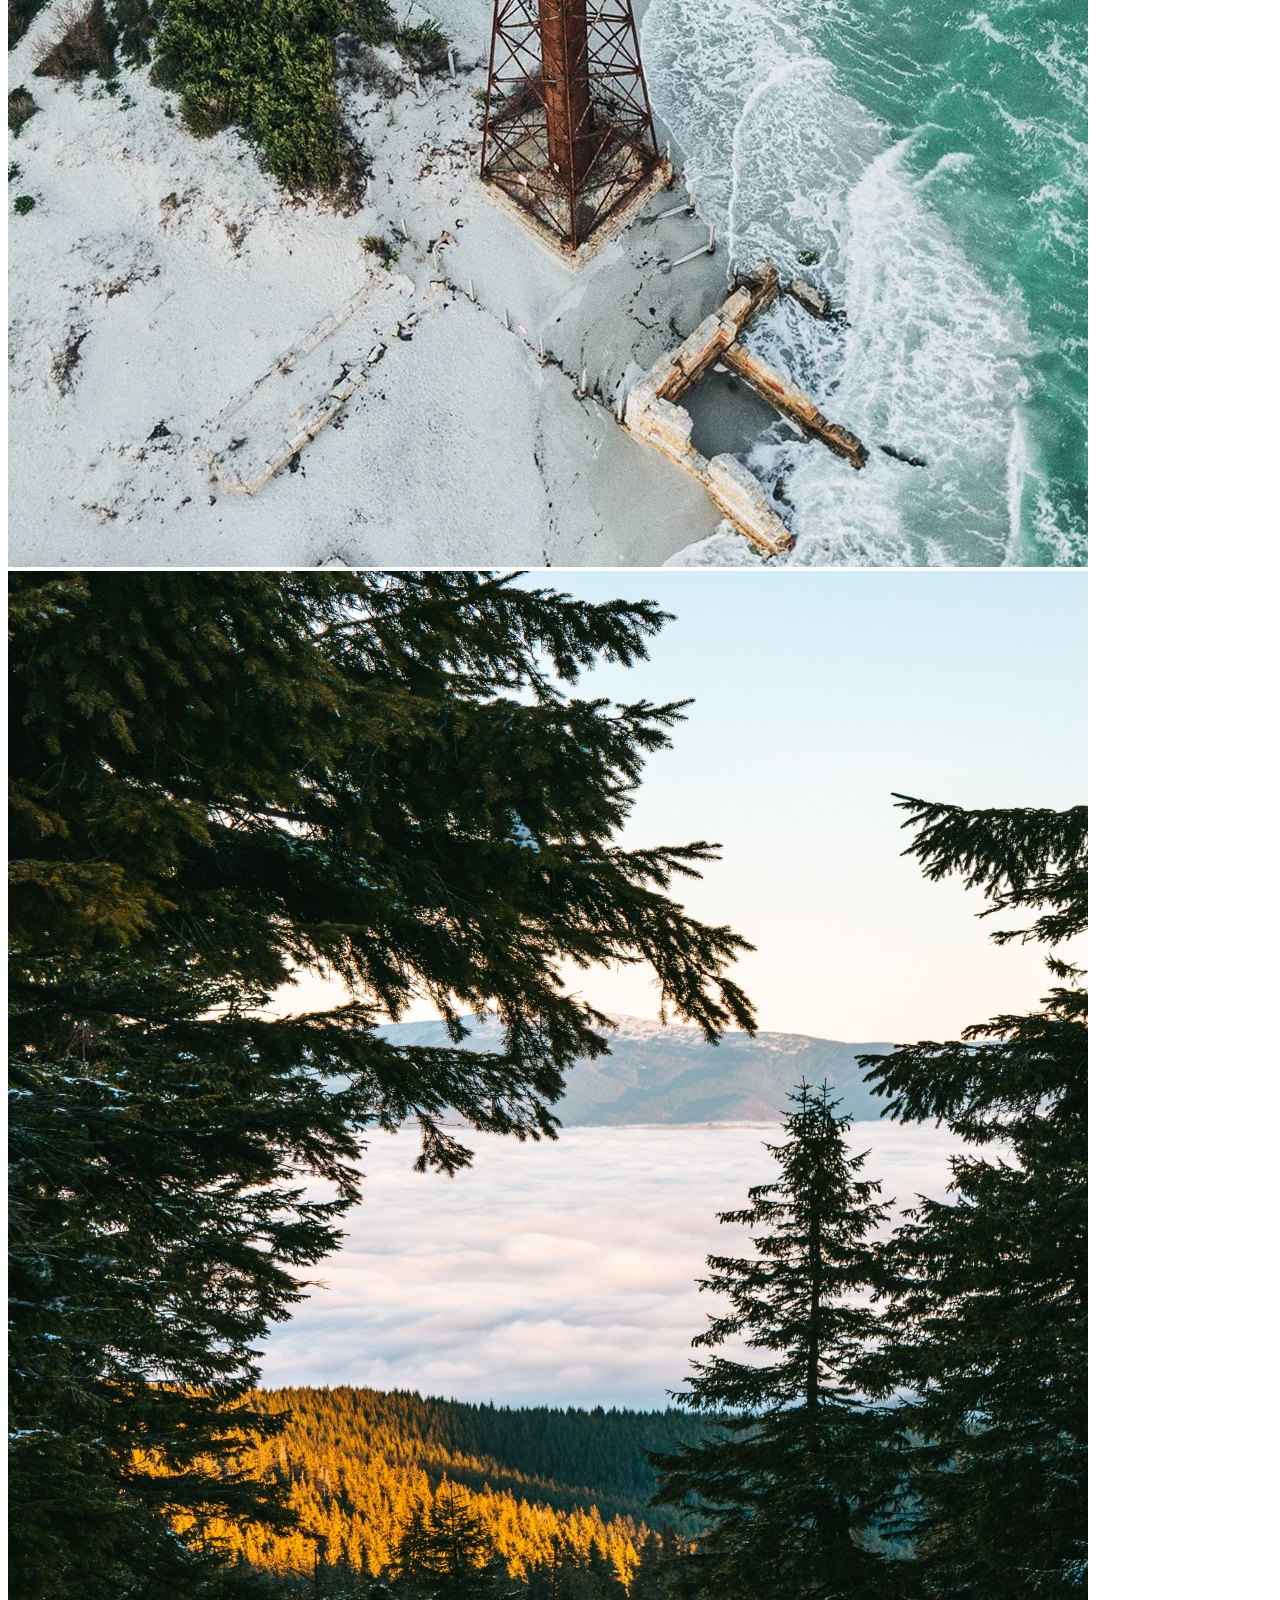
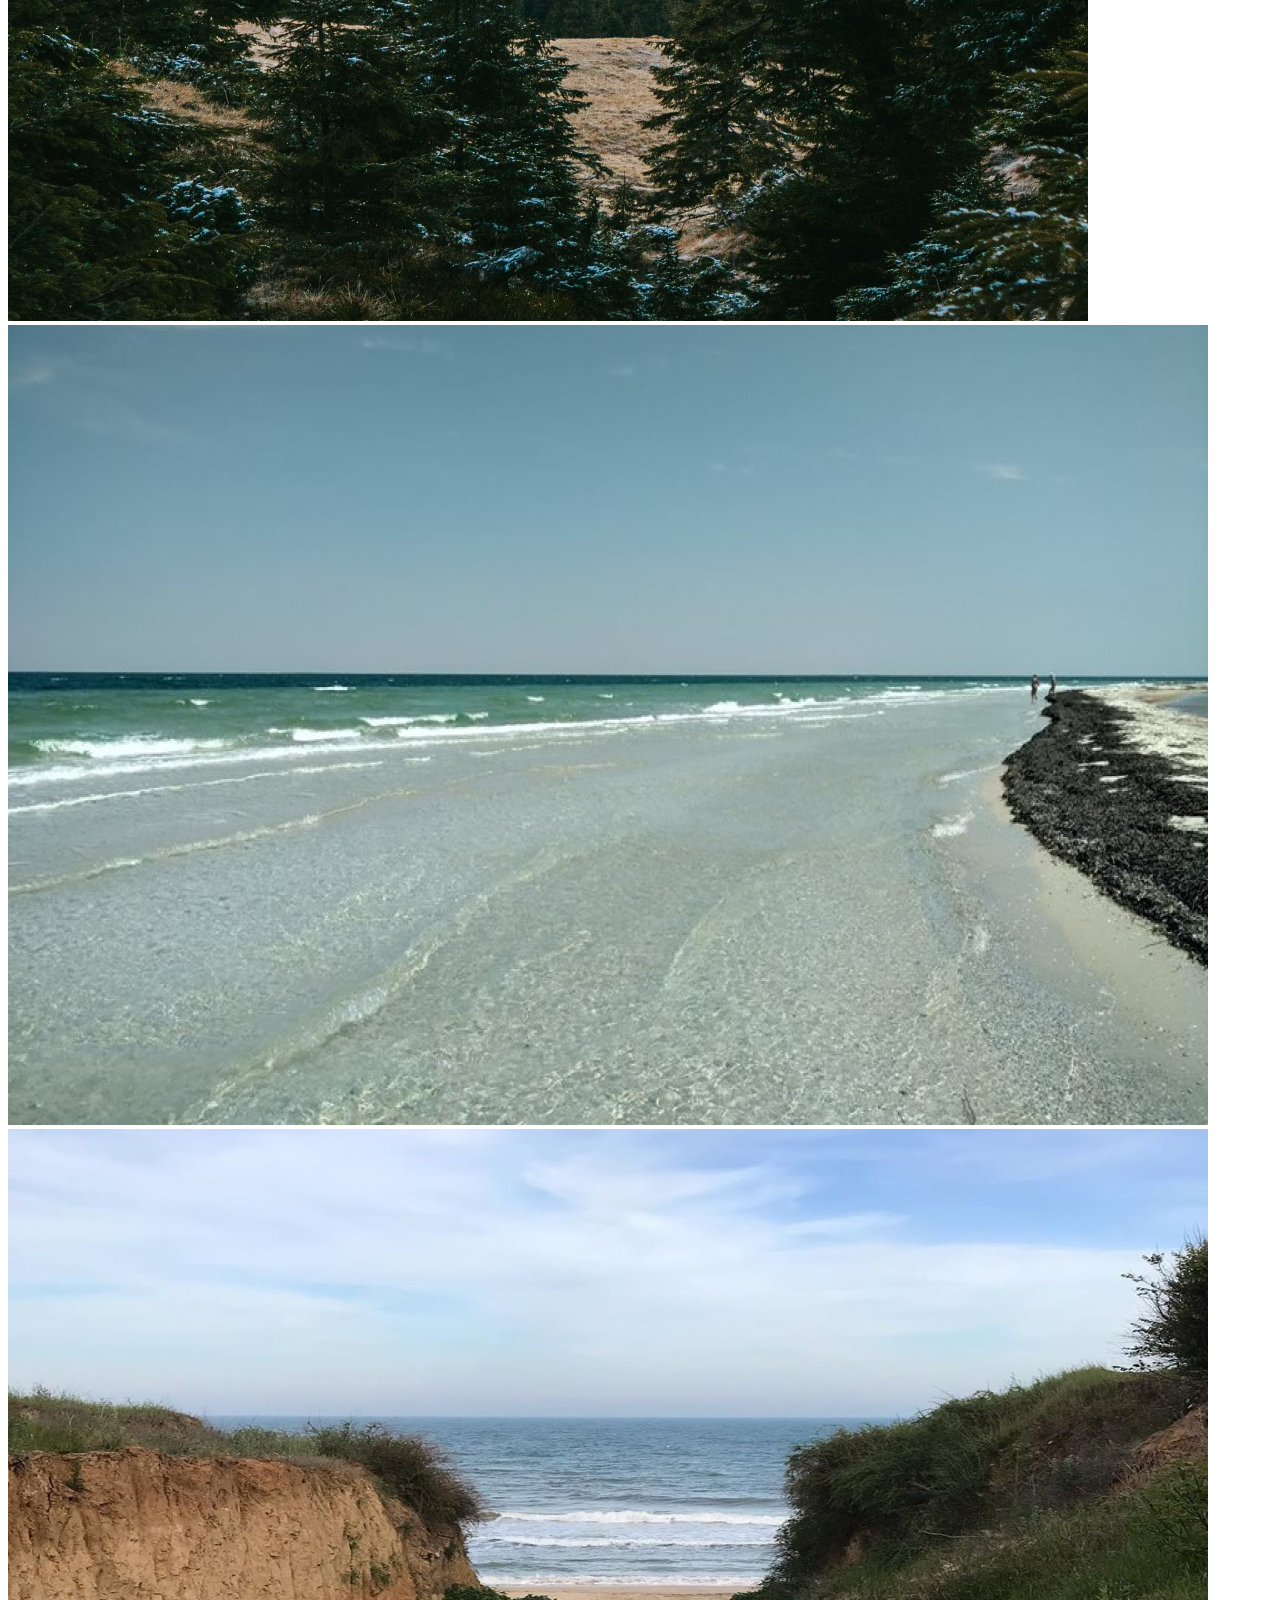
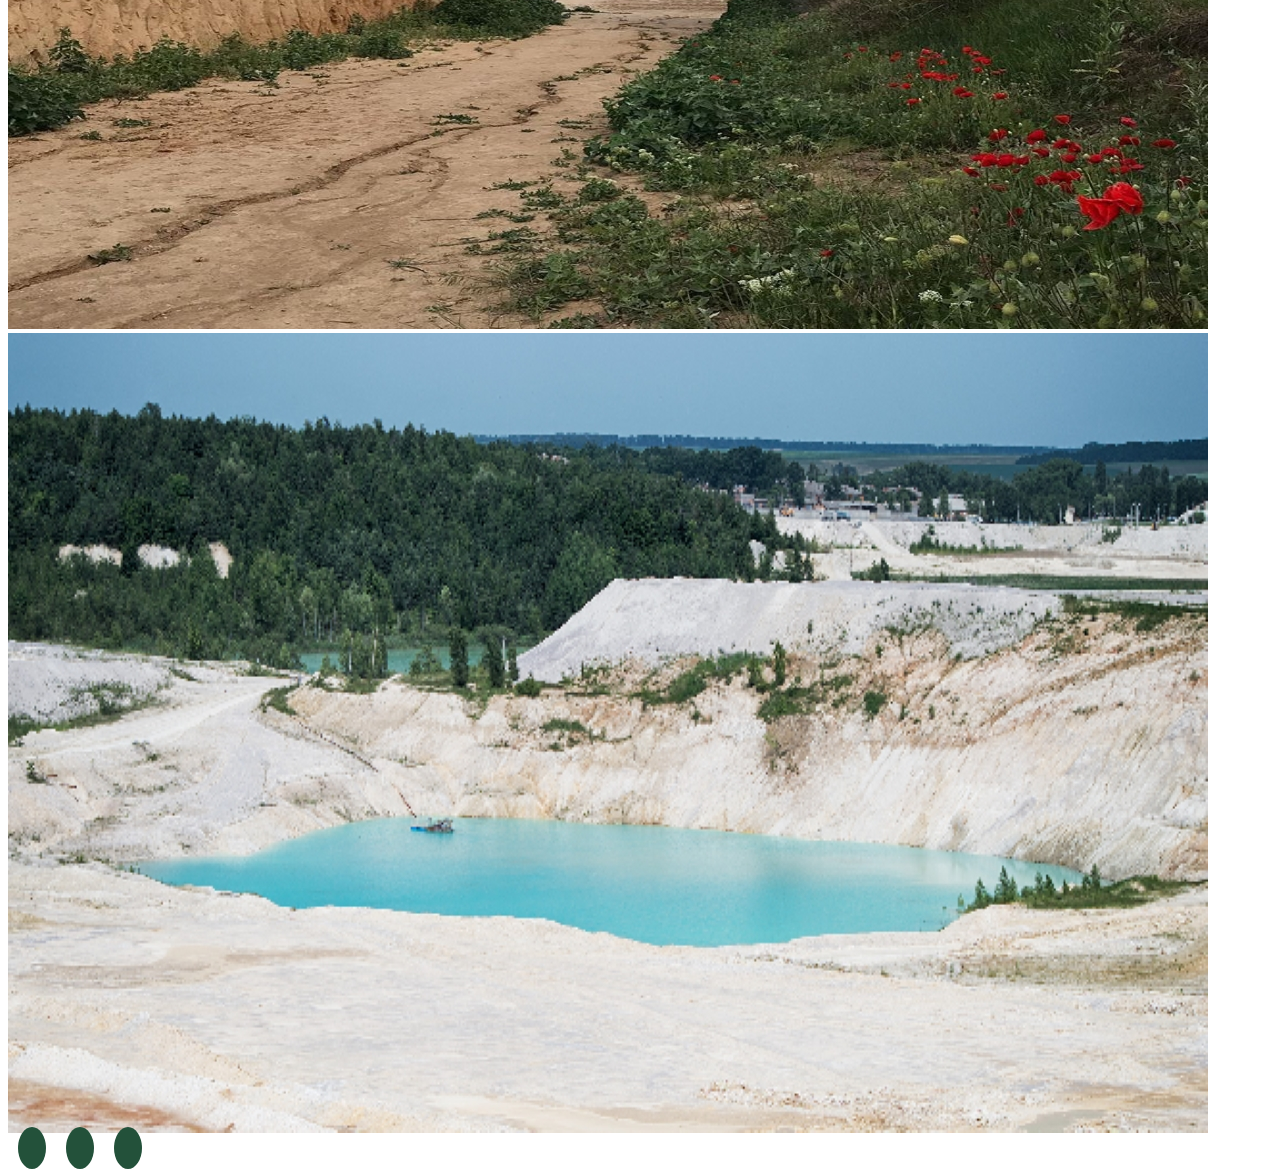
==== commit f0134f7c: "footers" ====
--- a/index.html
+++ b/index.html
@@ -32,7 +32,7 @@
   </head>
   <body>
     <div class="container">
-      <nav class="d-flex justify-content-between">
+      <nav class="d-flex justify-content-between fixed-top">
         <h1><a href="/">MP</a></h1>
         <ul>
           <li class="active"><a href="/">Home</a></li>
@@ -46,9 +46,9 @@
       <h2>Hello, my name is</h2>
       <h1>Maryna Paliy</h1>
       <p>and I am from Ukraine</p>
-      <a href="#" class="btn btn-dark">GET STARTED</a>
+      <a href="#start" class="btn btn-dark">GET STARTED</a>
     </div>
-    <div class="container">
+    <div class="container" id="start">
       <p class="amazing">Give a glance on how Ukraine is amazing</p>
       <p class="about-ukraine mb-5">
         Ukraine is a country of brave people and countless opportunities. Here
@@ -112,5 +112,16 @@
         />
       </div>
     </div>
+    <footer class="text-center m-5">
+      <a href="https://instagram.com/mpaliy"
+        ><i class="fa-brands fa-instagram"></i
+      ></a>
+      <a href="https://facebook.com/marina.paliy"
+        ><i class="fa-brands fa-facebook"></i
+      ></a>
+      <a href="https://twitter.com/marina_mirage"
+        ><i class="fa-brands fa-twitter"></i
+      ></a>
+    </footer>
   </div>
 </html>
--- a/styles/styles.css
+++ b/styles/styles.css
@@ -10,11 +10,15 @@
 p,
 ul {
   font-family: var(--paragraph-font);
-  font-weight: 800;
+  font-weight: 200;
 }
 nav {
-  padding: 5px 0;
+  padding: 5px 20px;
   margin: 0;
+  background-color: white;
+}
+.top-header {
+  background-color: var(--branding-color);
 }
 nav h1 {
   line-height: 50px;
@@ -22,6 +26,7 @@
 nav ul {
   padding: 0;
   margin: 0;
+  font-weight: 800;
 }
 nav li {
   display: inline;
@@ -32,9 +37,6 @@
 nav a:hover,
 nav li.active a {
   color: var(--branding-color);
-}
-hr {
-  margin: 0;
 }
 .greeting-card {
   background: var(--branding-color);
@@ -63,7 +65,8 @@
 }
 .amazing {
   text-align: center;
-  margin: 40px;
+  margin: 40px 0;
+  padding-top: 65px;
   font-size: 24px;
   font-weight: bold;
 }
@@ -90,7 +93,7 @@
 .contact-page {
   background-image: url("../images/forest.jpg");
   background-size: cover;
-  padding: 70px 20px;
+  padding: 120px 20px 100px;
 }
 .contact-card {
   background-color: white;
@@ -107,6 +110,25 @@
   text-decoration: none;
   color: black;
 }
+a:hover {
+  color: var(--branding-color);
+}
+footer a {
+  margin: 0 10px;
+  color: white;
+  background-color: var(--branding-color);
+  padding: 10px 14px;
+  font-size: 20px;
+  border-radius: 50%;
+}
+
+footer a:hover {
+  color: var(--branding-color);
+  background-color: white;
+  border: 1px solid var(--branding-color);
+  padding: 9px 13px;
+}
+
 @media (max-width: 576px) {
   nav li {
     margin-left: 10px;
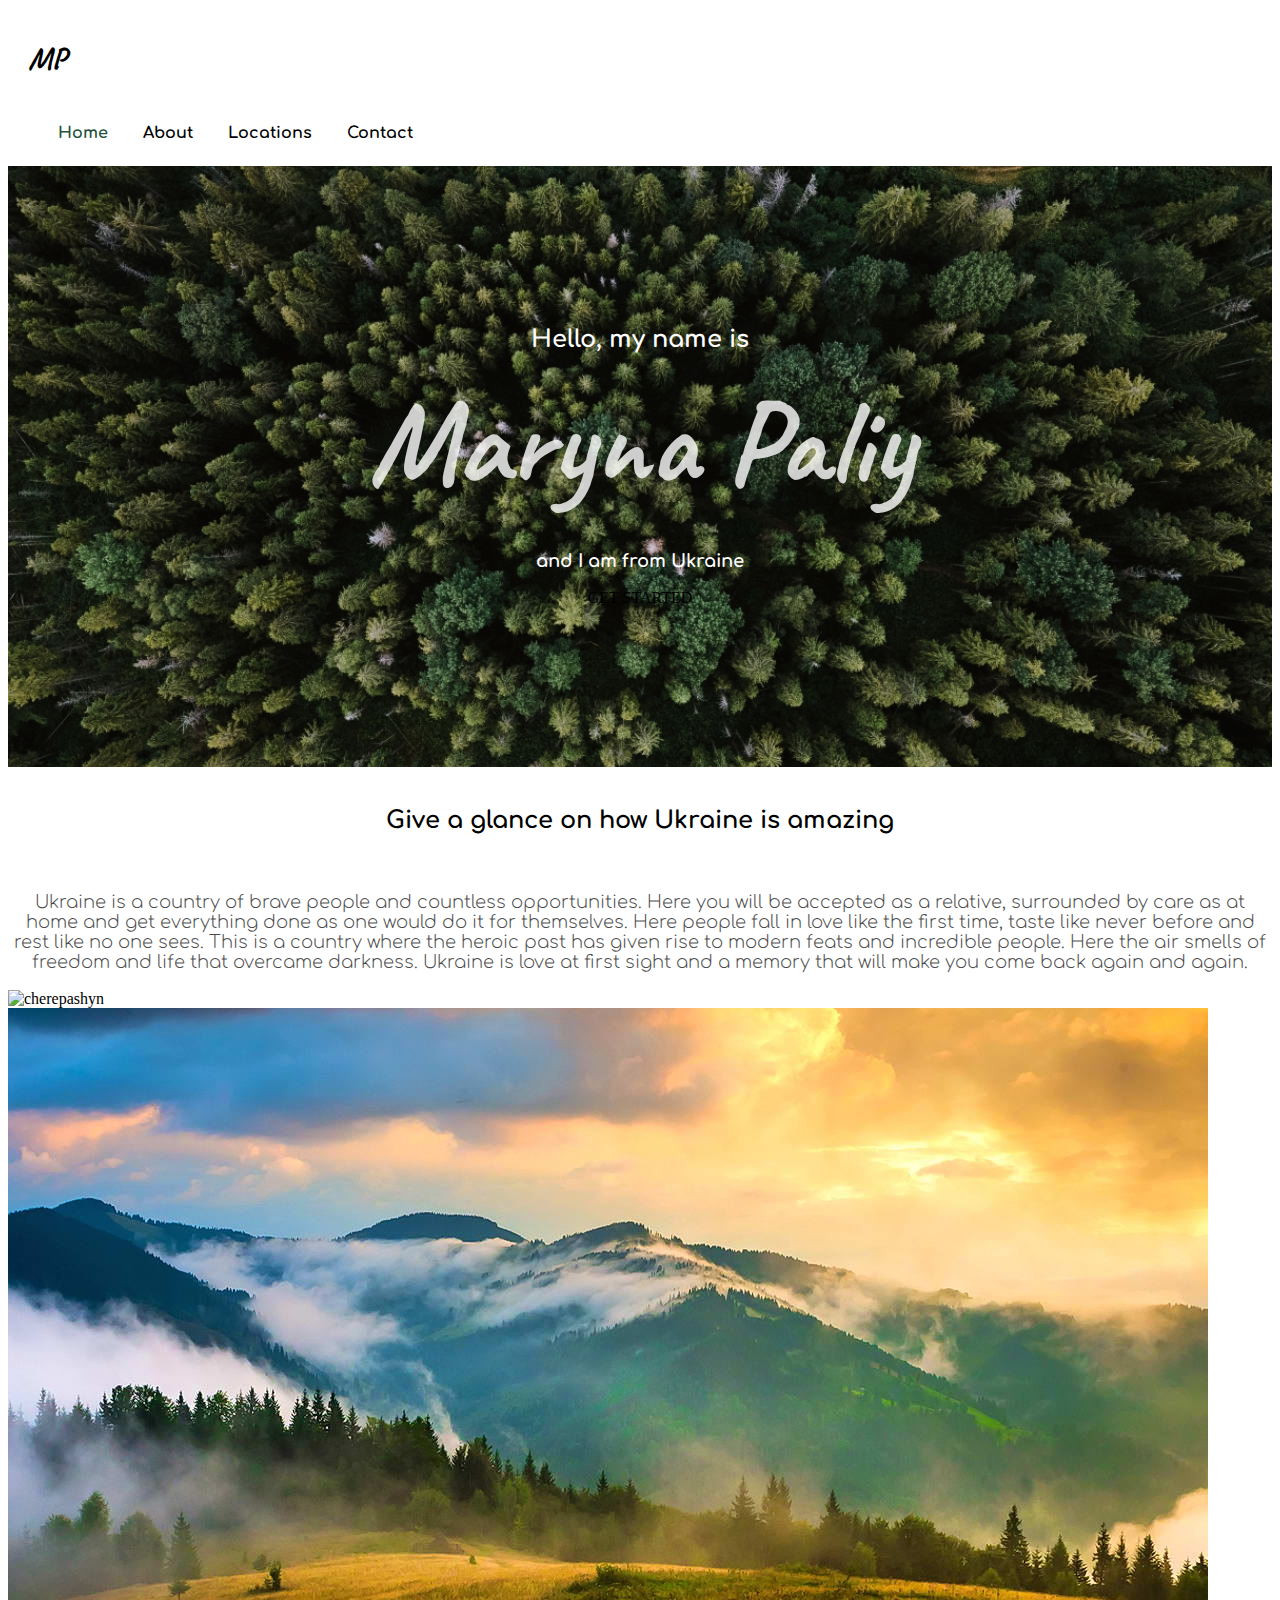
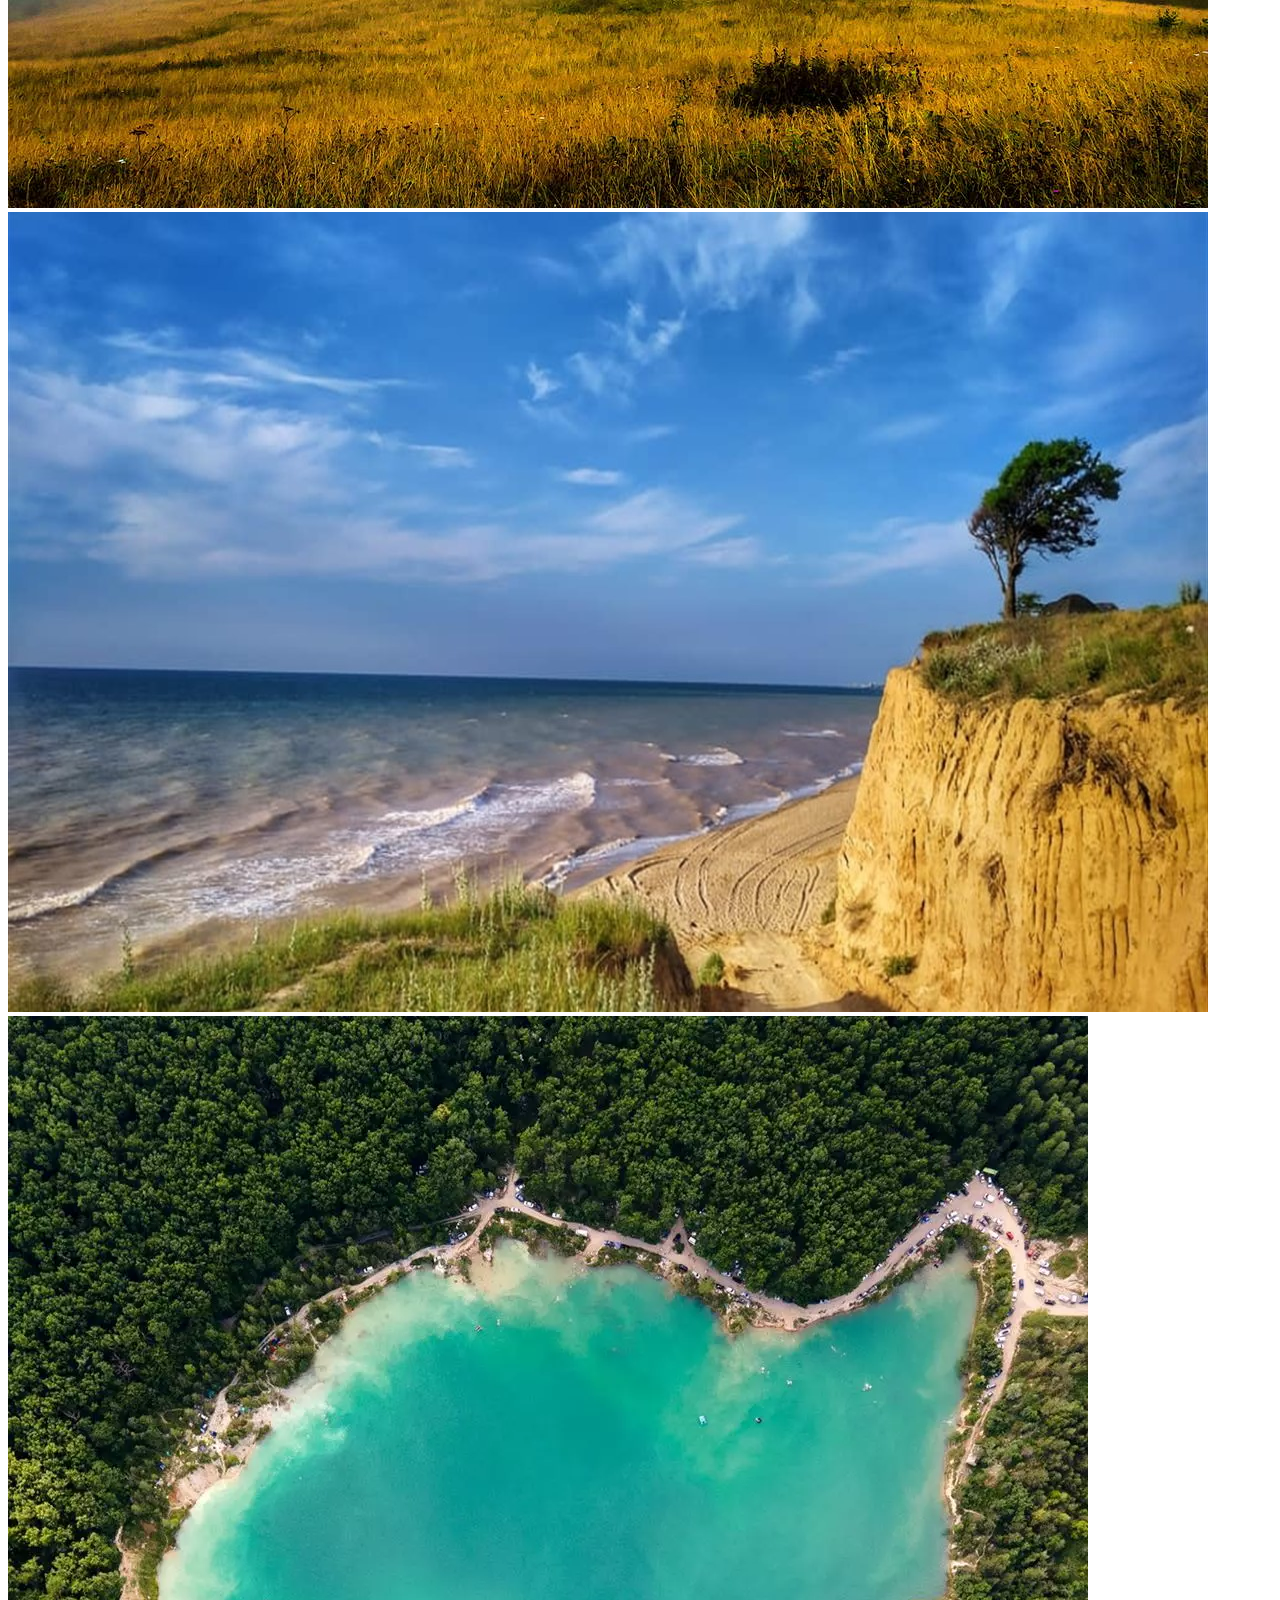
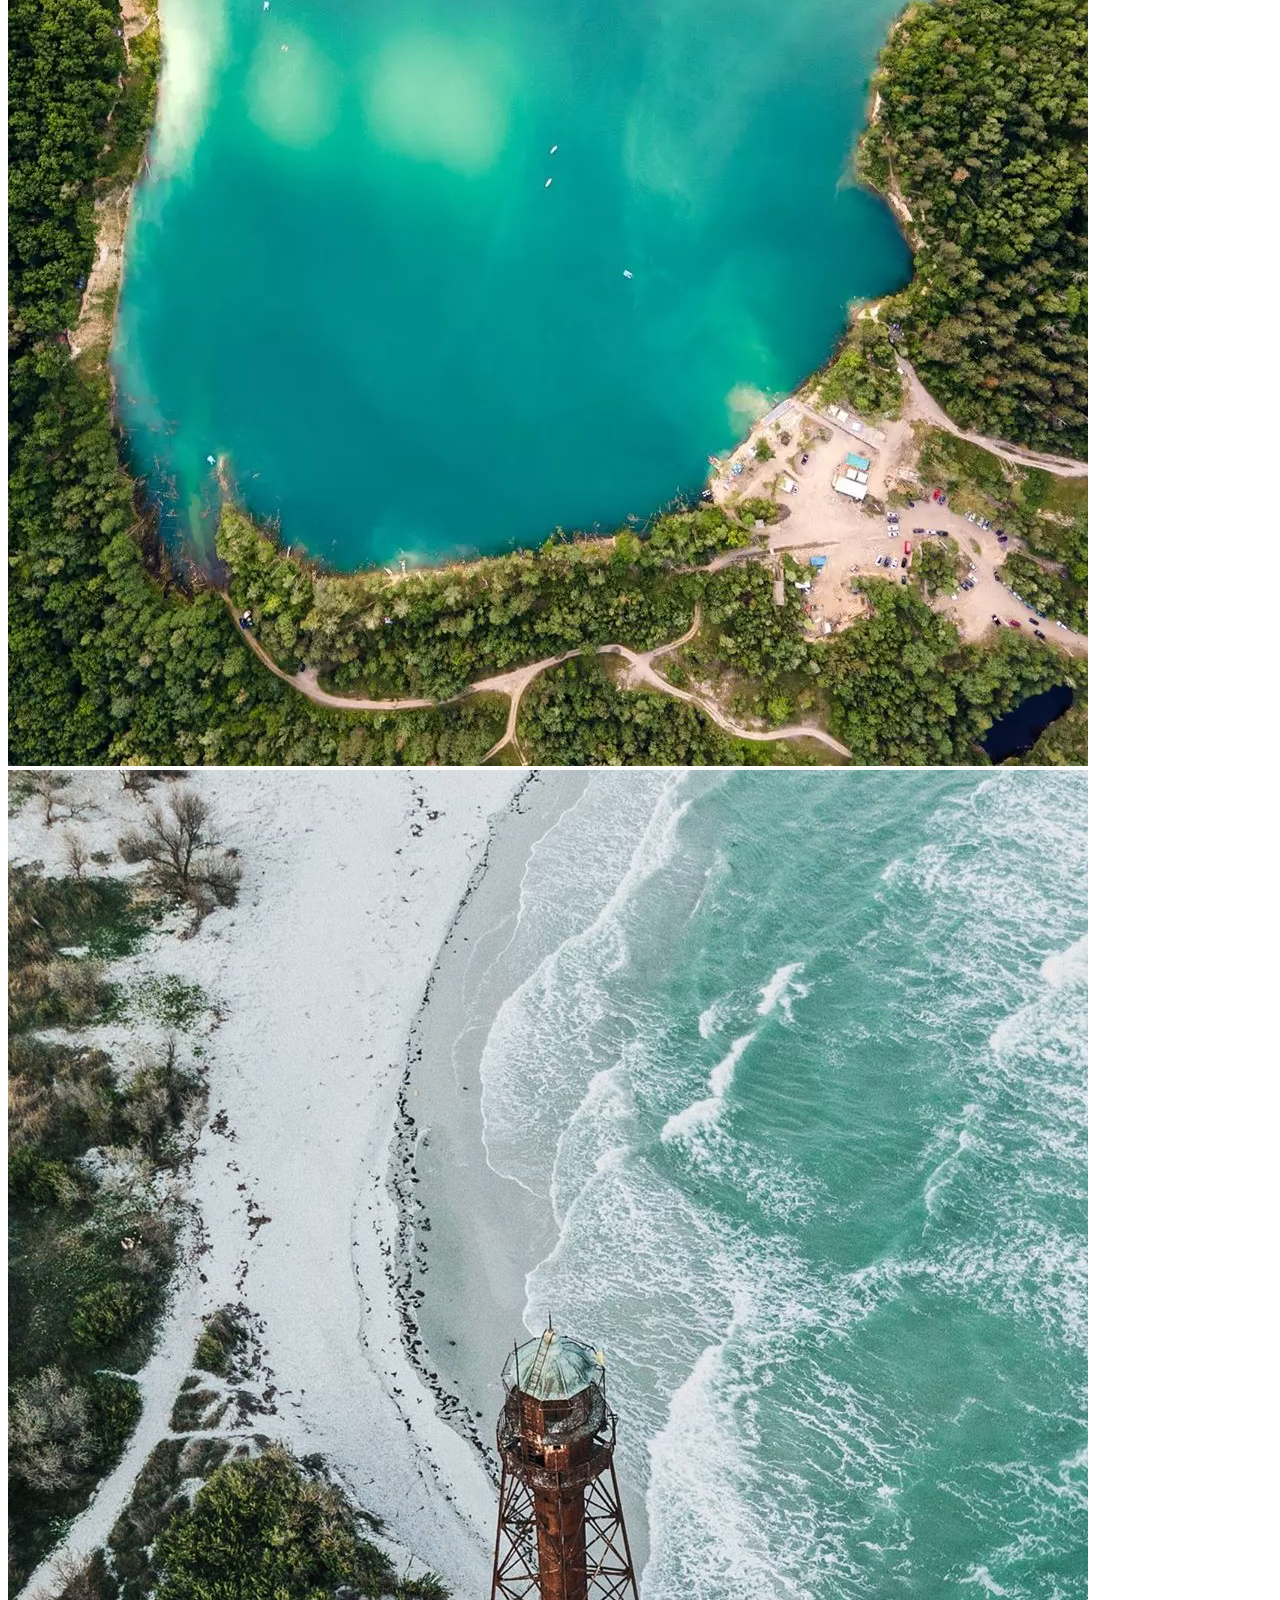
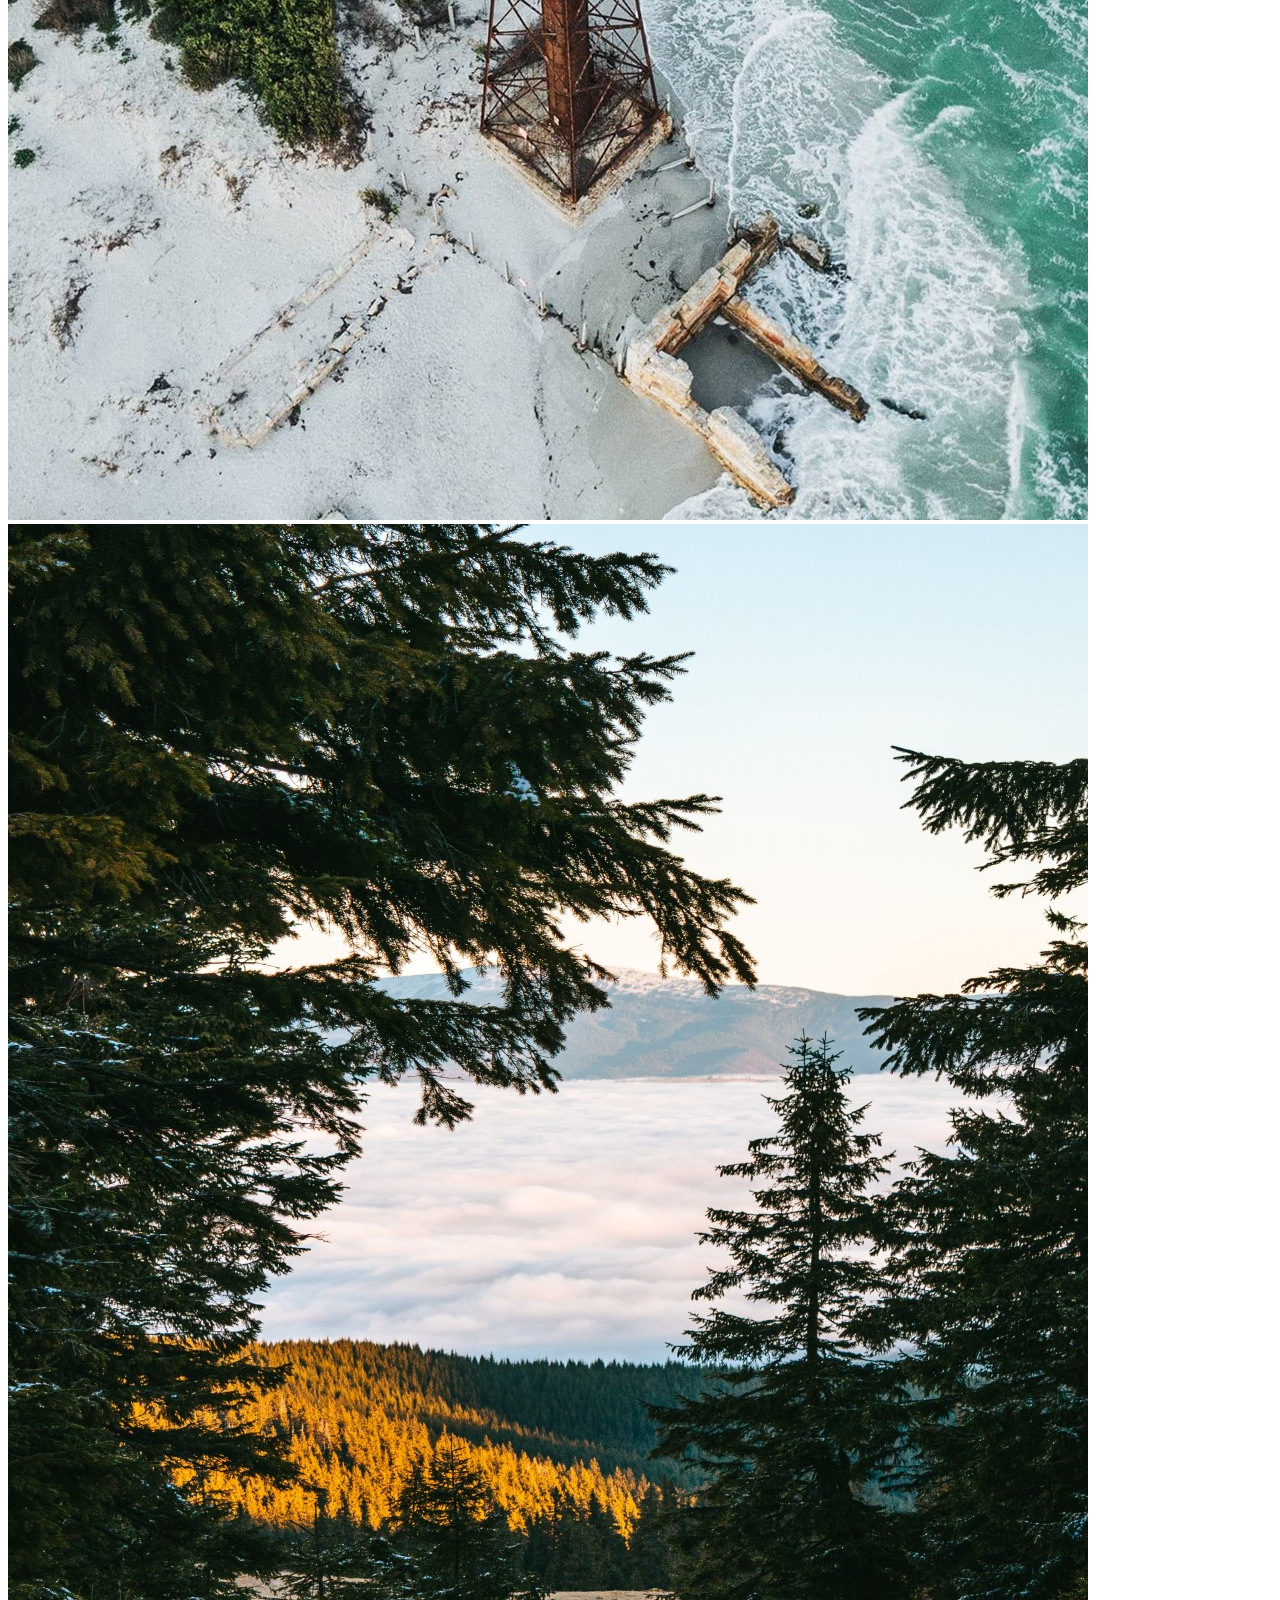
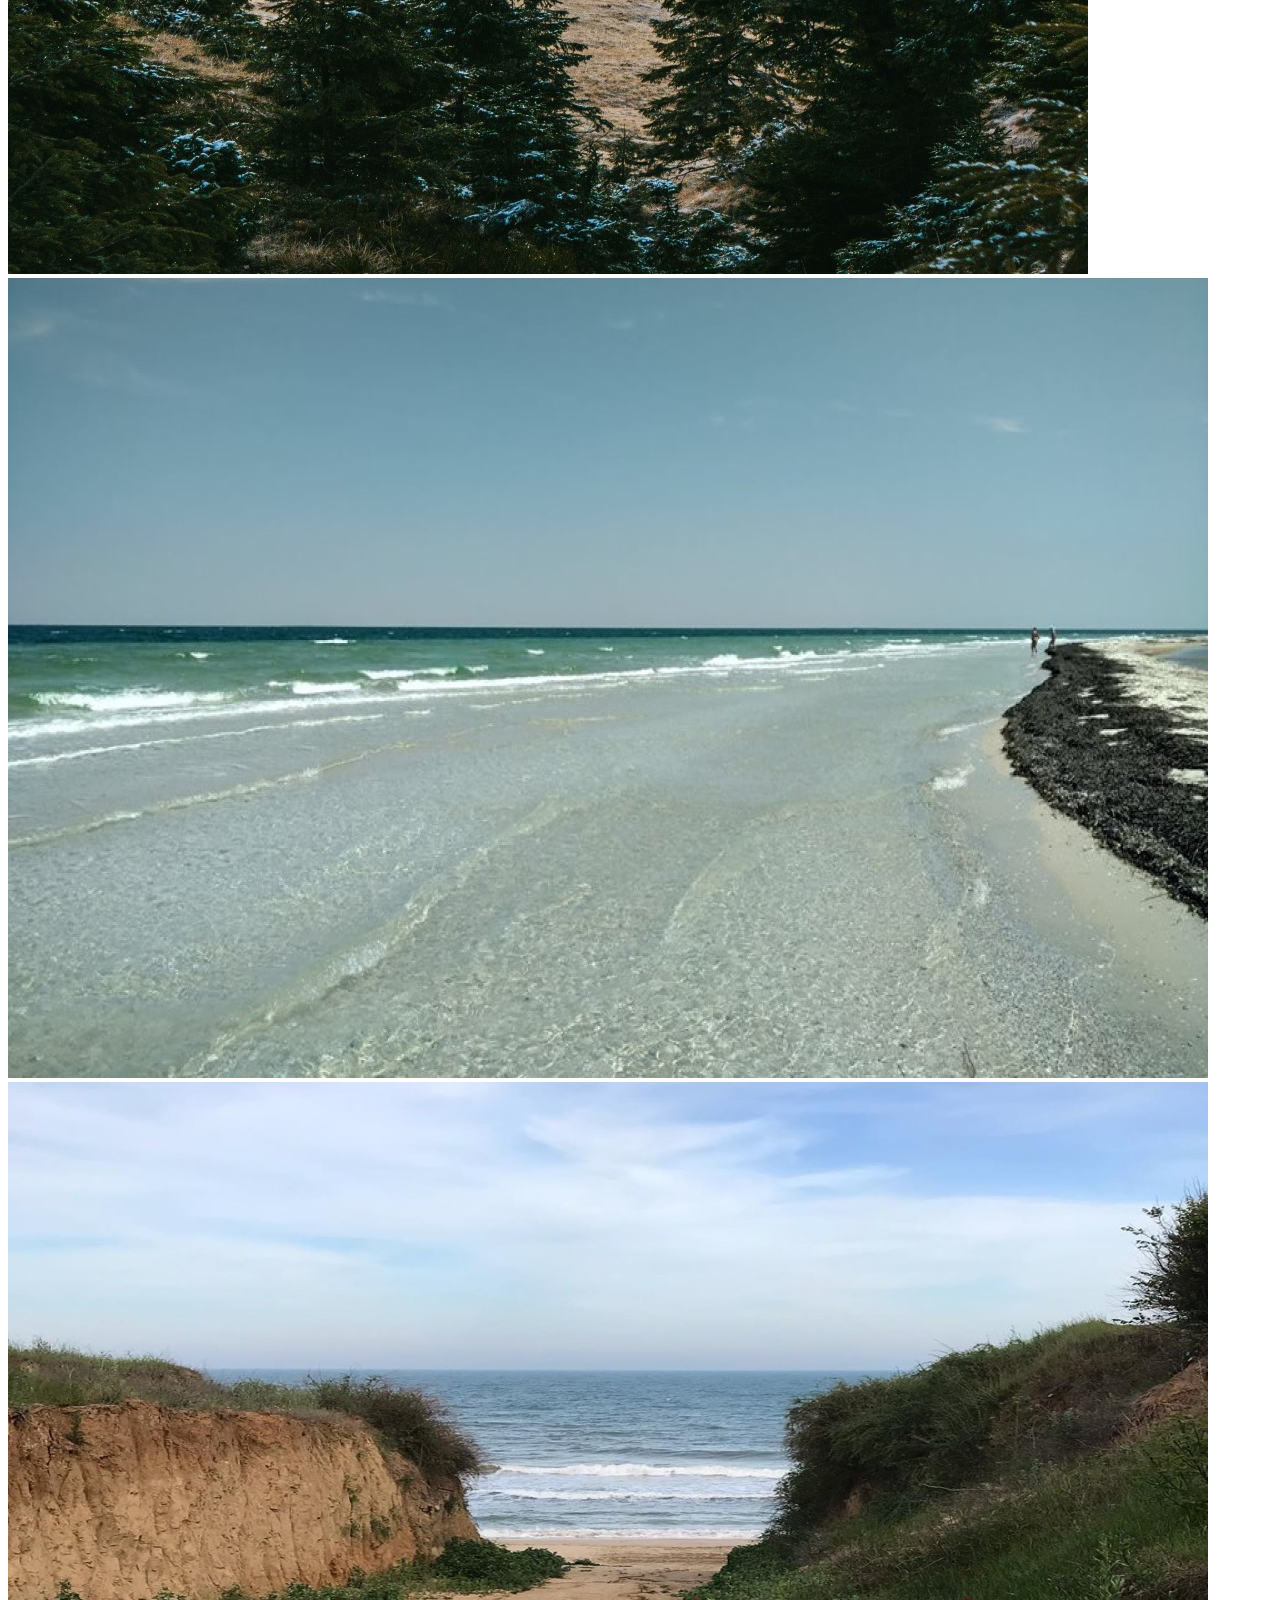
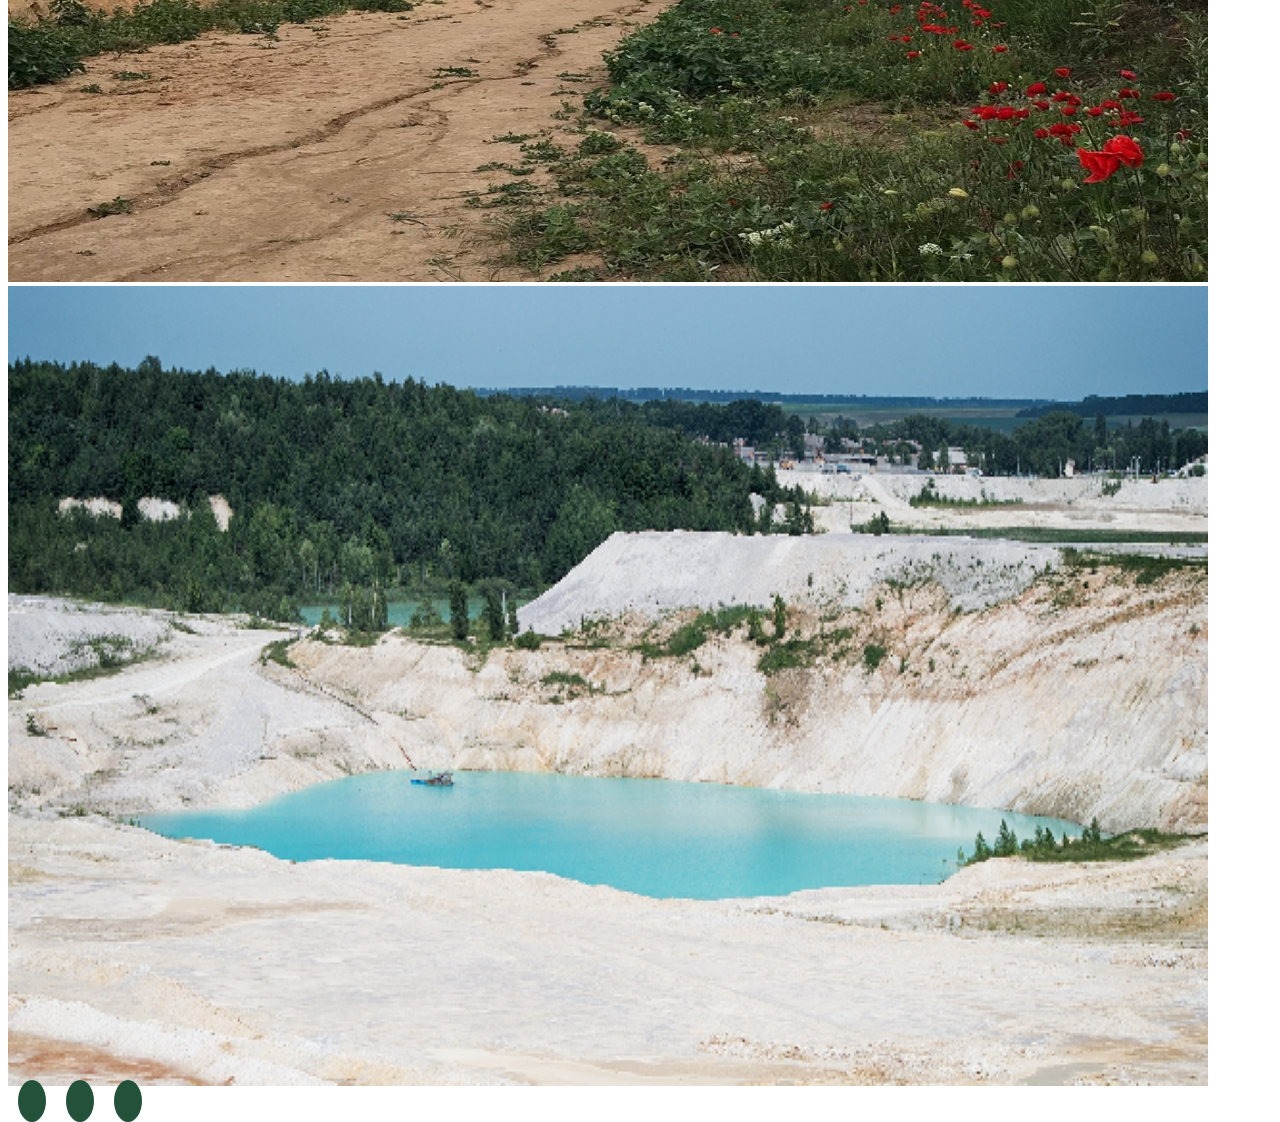
==== commit ca21a2cb: "unfixed navbar" ====
--- a/index.html
+++ b/index.html
@@ -32,7 +32,7 @@
   </head>
   <body>
     <div class="container">
-      <nav class="d-flex justify-content-between fixed-top">
+      <nav class="d-flex justify-content-between">
         <h1><a href="/">MP</a></h1>
         <ul>
           <li class="active"><a href="/">Home</a></li>
@@ -64,17 +64,25 @@
     <div class="container">
       <div class="row">
         <div class="col-sm mb-3">
-          <img
-            src="images/cherepashyn-2.jpg"
-            alt="cherepashyn"
-            class="img-fluid"
-          />
+          <a href="locations.html#cherepashyn"
+            ><img
+              src="images/cherepashyn-2.jpg"
+              alt="cherepashyn"
+              class="img-fluid"
+          /></a>
         </div>
         <div class="col-sm mb-3">
-          <img src="images/karpaty.jpg" alt="karpaty" class="img-fluid" />
+          <a href="locations.html#karpaty">
+            <img src="images/karpaty.jpg" alt="karpaty" class="img-fluid"
+          /></a>
         </div>
         <div class="col-sm mb-3">
-          <img src="images/sanzhiyka-2.jpg" alt="sanzhiyka" class="img-fluid" />
+          <a href="locations.html#sanzhiyka"
+            ><img
+              src="images/sanzhiyka-2.jpg"
+              alt="sanzhiyka"
+              class="img-fluid"
+          /></a>
         </div>
       </div>
     </div>
@@ -82,34 +90,47 @@
   <div class="container">
     <div class="row">
       <div class="col-sm mb-3">
-        <img src="images/cherepashyn.jpg" alt="cherepashyn" class="img-fluid" />
+        <a href="locations.html#cherepashyn"
+          ><img
+            src="images/cherepashyn.jpg"
+            alt="cherepashyn"
+            class="img-fluid"
+        /></a>
       </div>
       <div class="col-sm mb-3">
-        <img src="images/dzharylhach.jpg" alt="dzharylhach" class="img-fluid" />
+        <a href="locations.html#dzharylhach">
+          <img src="images/dzharylhach.jpg" alt="dzharylhach" class="img-fluid"
+        /></a>
       </div>
       <div class="col-sm mb-3">
-        <img src="images/karpaty-2.jpg" alt="karpaty" class="img-fluid" />
+        <a href="locations.html#karpaty">
+          <img src="images/karpaty-2.jpg" alt="karpaty" class="img-fluid"
+        /></a>
       </div>
     </div>
   </div>
   <div class="container">
     <div class="row">
       <div class="col-sm mb-3">
-        <img
-          src="images/dzharylhach-3.jpg"
-          alt="dzharylhach"
-          class="img-fluid"
-        />
+        <a href="locations.html#dzharylhach"
+          ><img
+            src="images/dzharylhach-3.jpg"
+            alt="dzharylhach"
+            class="img-fluid"
+        /></a>
       </div>
       <div class="col-sm mb-3">
-        <img src="images/sanzhiyka-3.jpg" alt="sanzhiyka" class="img-fluid" />
+        <a href="locations.html#sanzhiyka"
+          ><img src="images/sanzhiyka-3.jpg" alt="sanzhiyka" class="img-fluid"
+        /></a>
       </div>
       <div class="col-sm mb-3">
-        <img
-          src="images/cherepashyn-3.jpg"
-          alt="cherepashyn"
-          class="img-fluid"
-        />
+        <a href="locations.html#cherepashyn"
+          ><img
+            src="images/cherepashyn-3.jpg"
+            alt="cherepashyn"
+            class="img-fluid"
+        /></a>
       </div>
     </div>
     <footer class="text-center m-5">
--- a/styles/styles.css
+++ b/styles/styles.css
@@ -12,14 +12,21 @@
   font-family: var(--paragraph-font);
   font-weight: 200;
 }
+.top-header {
+  background-color: var(--branding-color);
+}
+.logo {
+  background-color: var(--branding-color);
+  color: white;
+  padding: 10px 14px;
+  border-radius: 50%;
+}
 nav {
   padding: 5px 20px;
   margin: 0;
   background-color: white;
 }
-.top-header {
-  background-color: var(--branding-color);
-}
+
 nav h1 {
   line-height: 50px;
 }
@@ -65,8 +72,8 @@
 }
 .amazing {
   text-align: center;
-  margin: 40px 0;
-  padding-top: 65px;
+  margin: 0;
+  padding: 40px 0;
   font-size: 24px;
   font-weight: bold;
 }
@@ -93,15 +100,16 @@
 .contact-page {
   background-image: url("../images/forest.jpg");
   background-size: cover;
-  padding: 120px 20px 100px;
+  padding: 50px 20px;
 }
 .contact-card {
   background-color: white;
-  opacity: 0.7;
+  /* opacity: 0.7; */
   max-width: 60%;
 }
 .contact-card h1 {
   font-size: 96px;
+  color: var(--branding-color);
 }
 .contact-card h2 {
   font-size: 24px;
